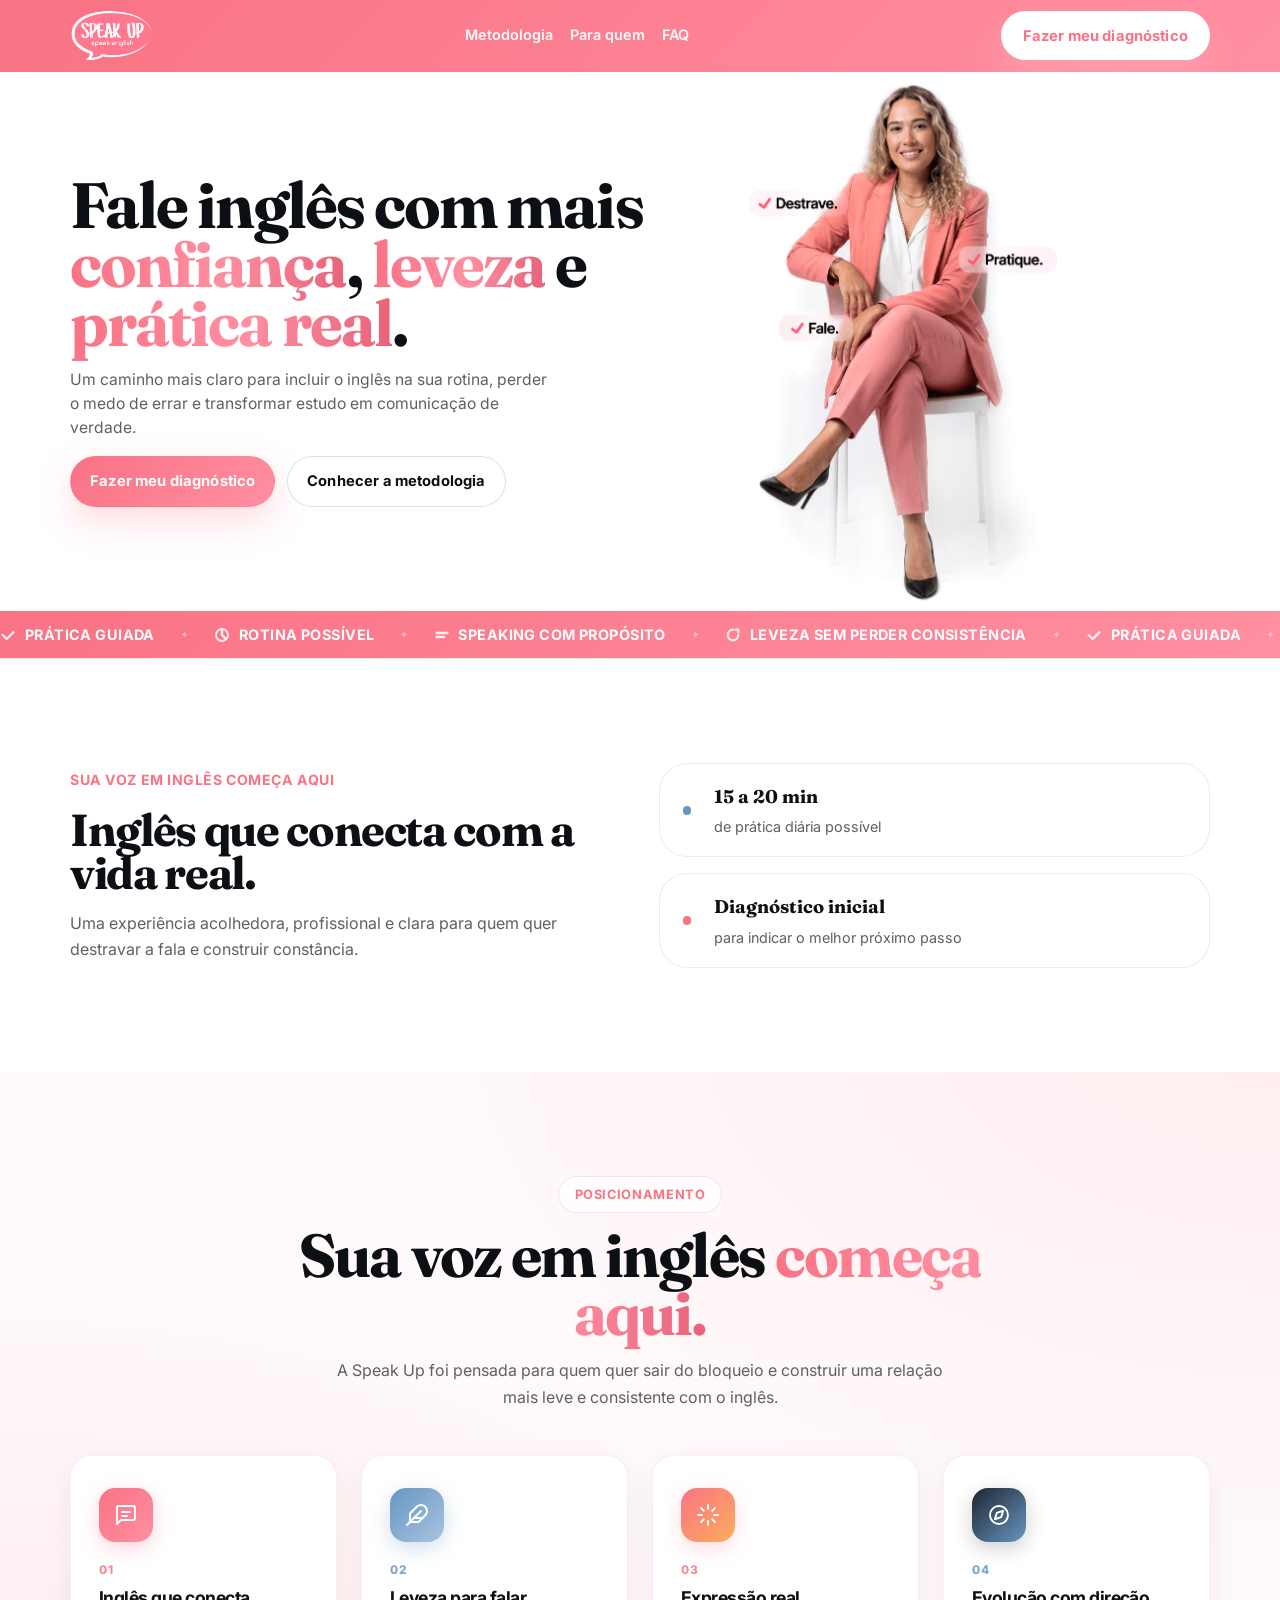
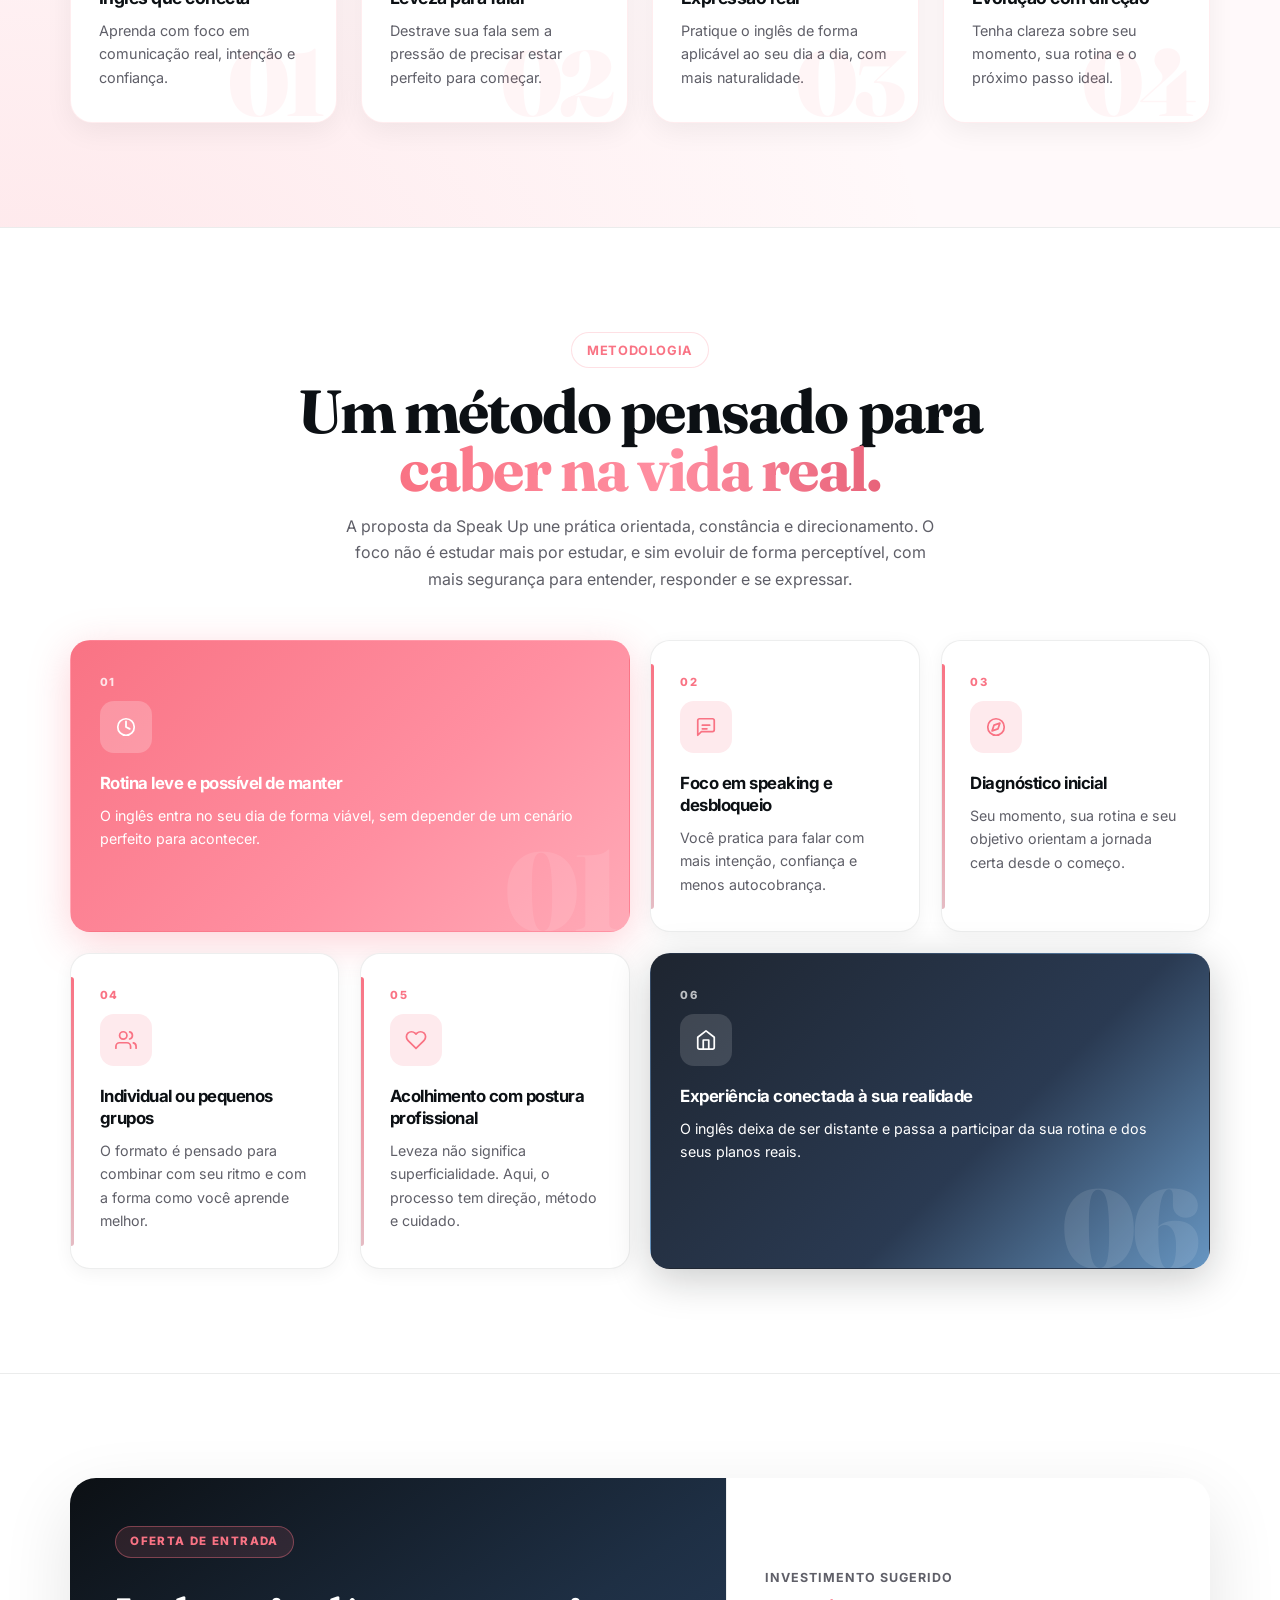
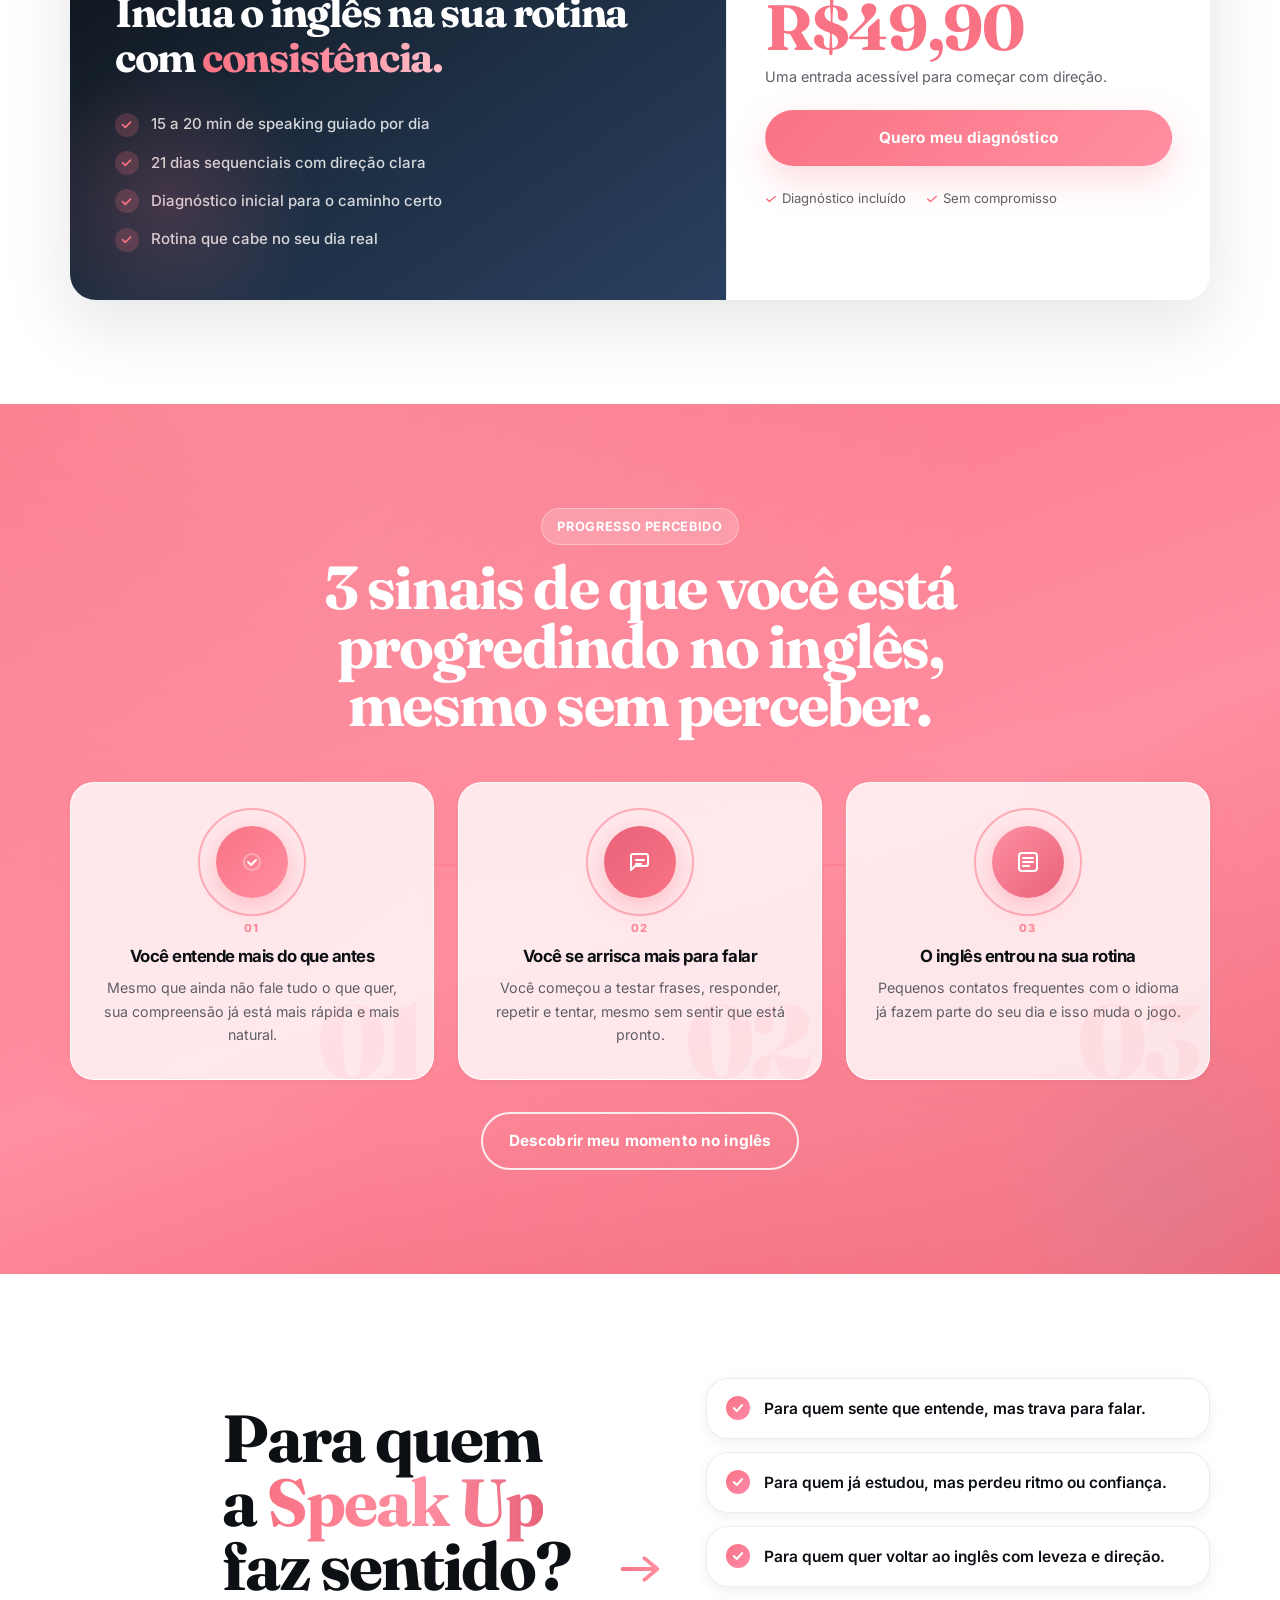
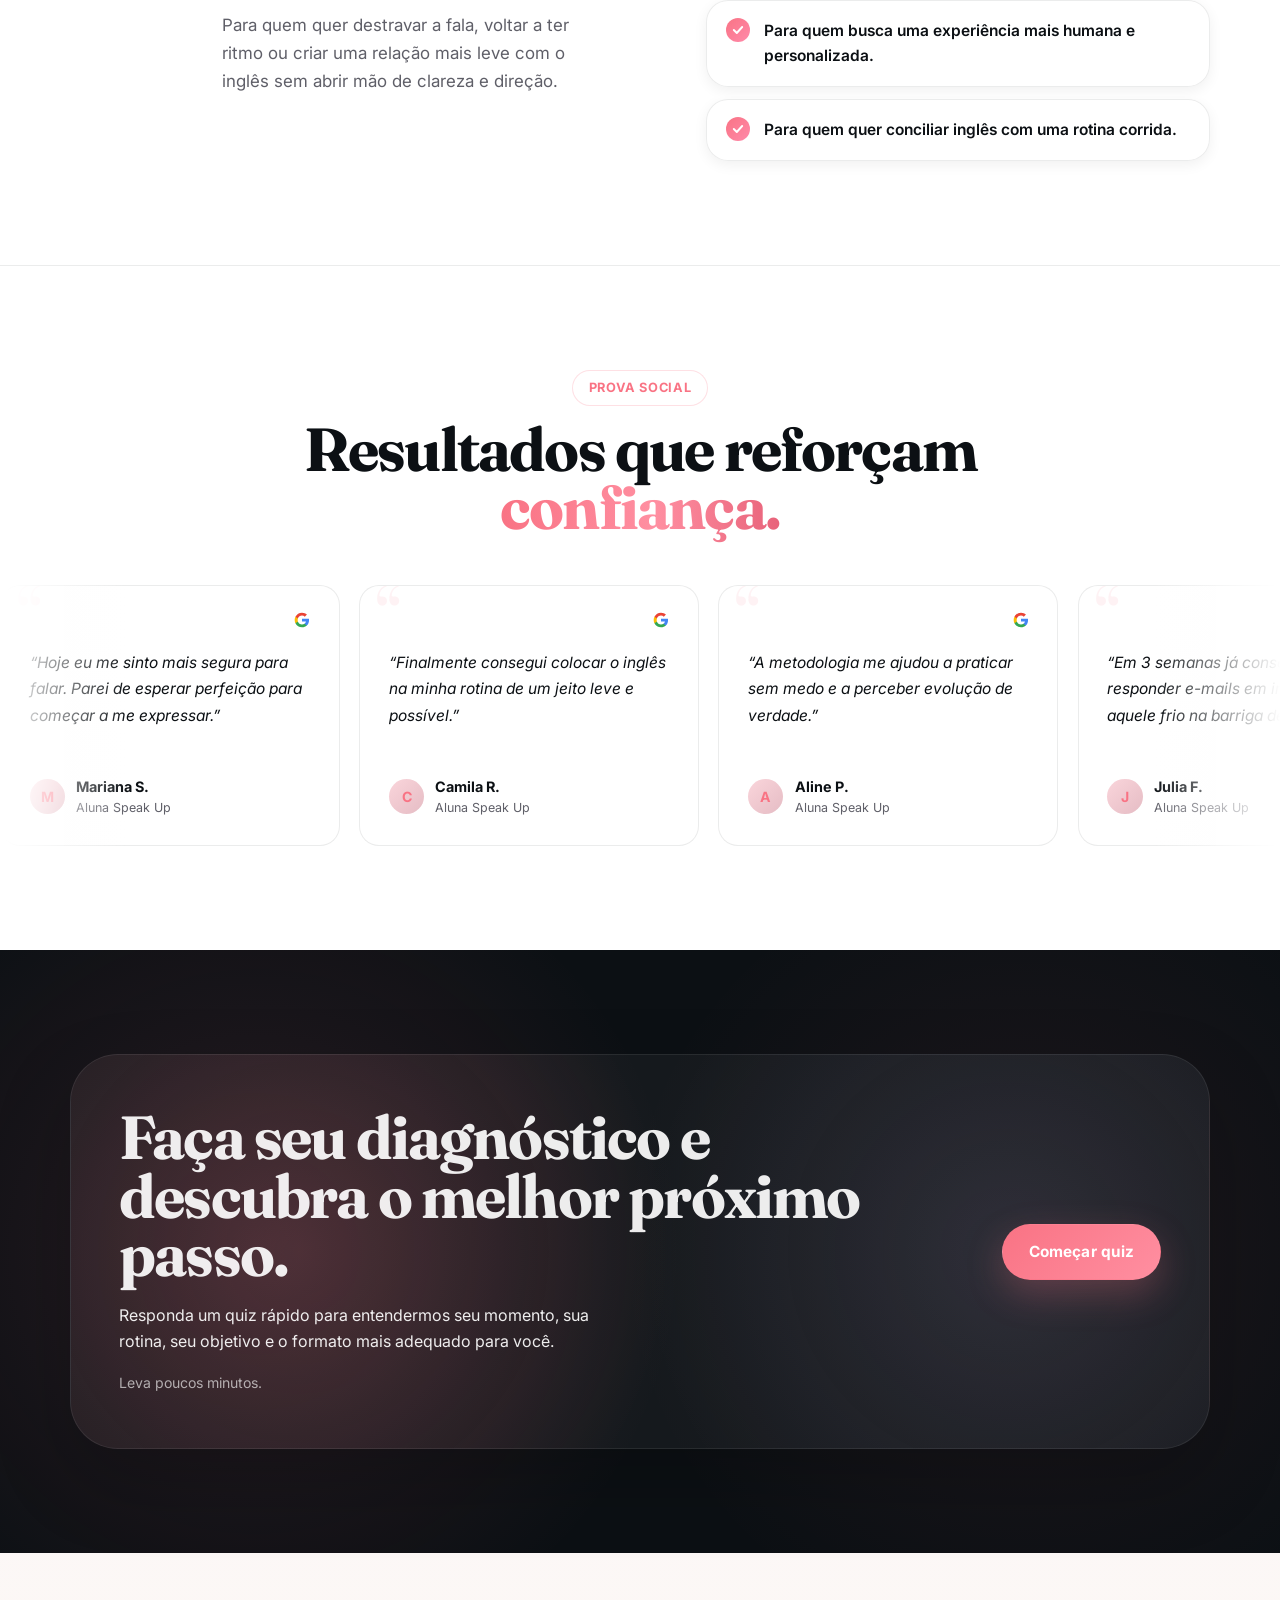
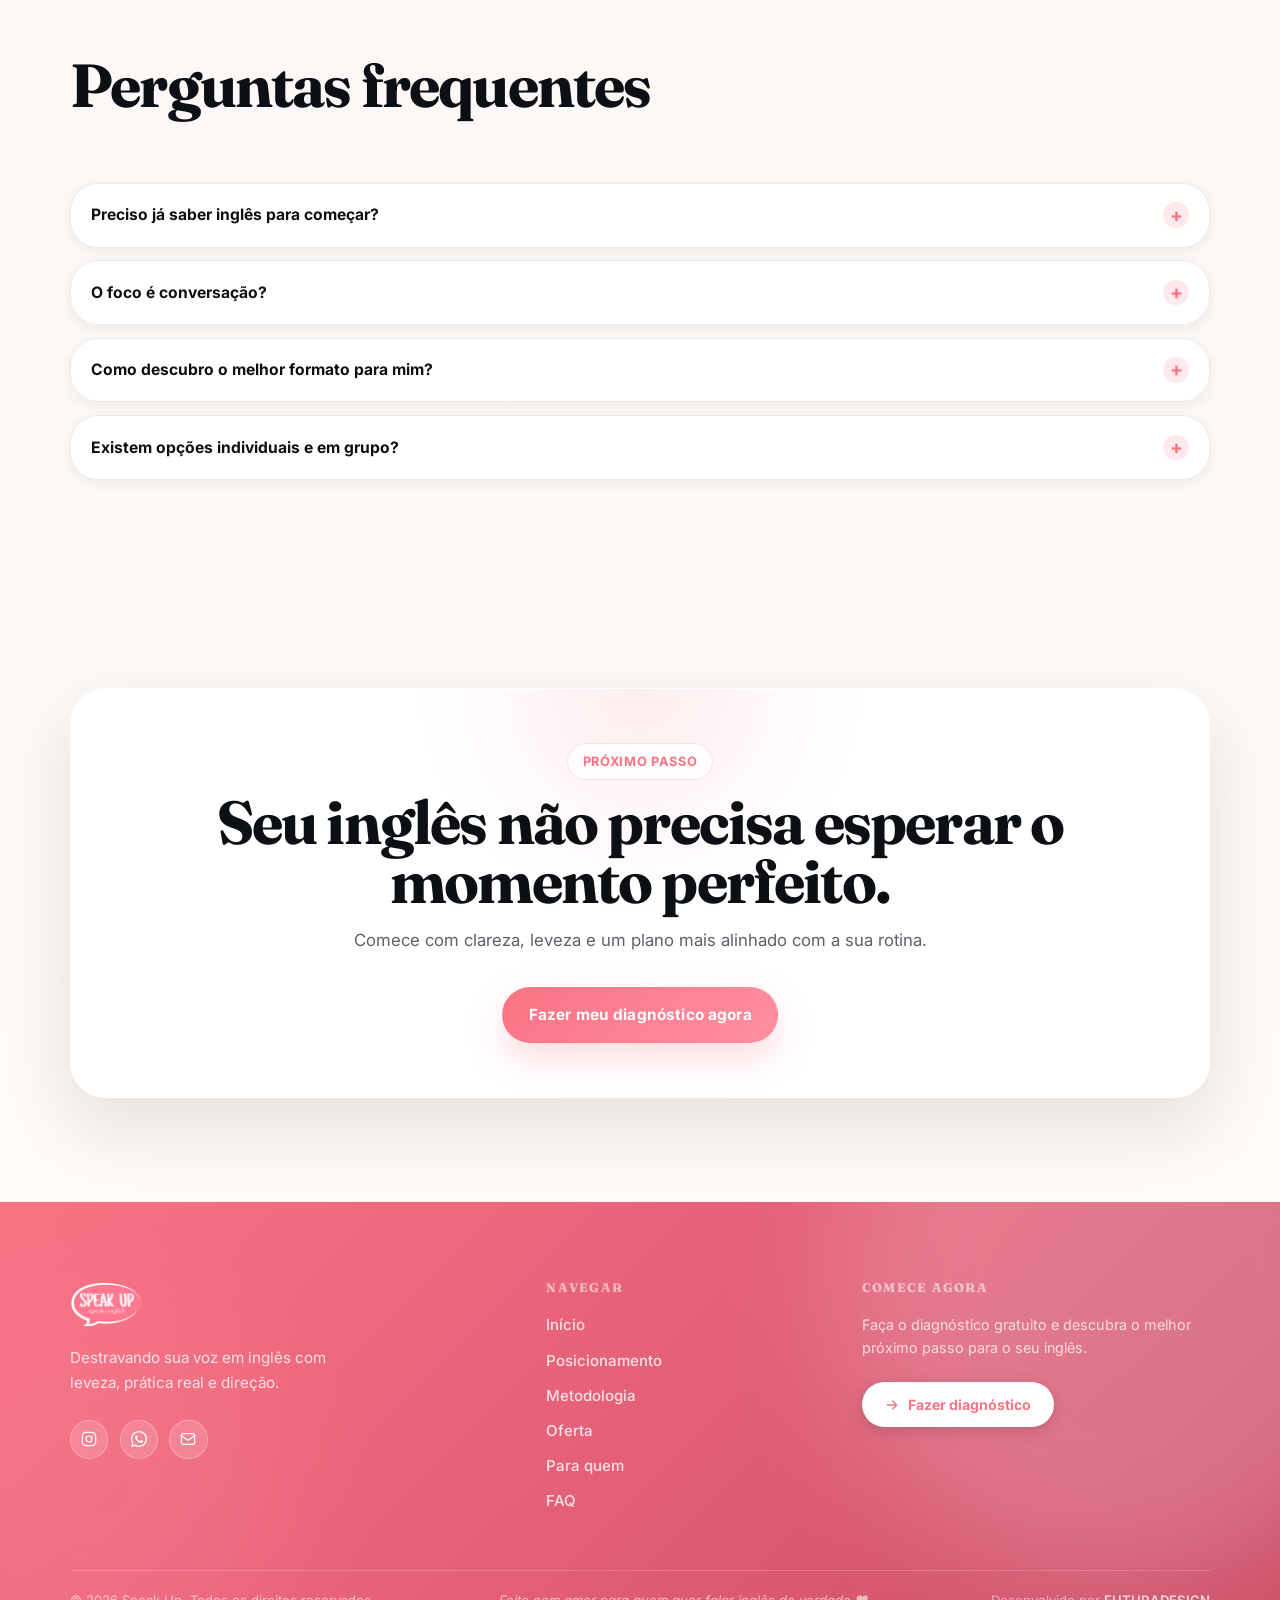
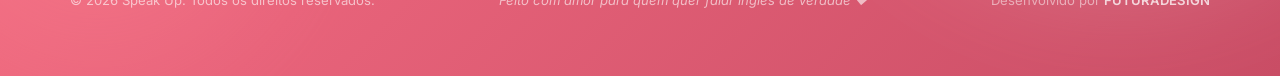
==== index.html @ 618a04b4 "Initial Speak Up landing page and quiz" ====
<!DOCTYPE html>
<html lang="pt-BR">
<head>
    <meta charset="UTF-8">
    <meta name="viewport" content="width=device-width, initial-scale=1.0">
    <title>Speak Up | Destrave seu inglês</title>
    <meta name="description" content="Fale inglês com mais confiança, leveza e prática real. Faça seu diagnóstico Speak Up e descubra o melhor próximo passo para o seu momento.">
    <meta name="theme-color" content="#F97384">
    <meta property="og:type" content="website">
    <meta property="og:title" content="Speak Up | Destrave seu inglês com confiança">
    <meta property="og:description" content="Fale inglês com mais leveza, clareza e prática real. Faça seu diagnóstico Speak Up e descubra o melhor caminho para o seu momento.">
    <meta property="og:image" content="thumb.png">
    <meta property="og:image:alt" content="Thumb de compartilhamento Speak Up">
    <meta property="og:site_name" content="Speak Up">
    <meta name="twitter:card" content="summary_large_image">
    <meta name="twitter:title" content="Speak Up | Destrave seu inglês com confiança">
    <meta name="twitter:description" content="Fale inglês com mais leveza, clareza e prática real. Faça seu diagnóstico Speak Up e descubra o melhor caminho para o seu momento.">
    <meta name="twitter:image" content="thumb.png">
    <link rel="icon" type="image/png" href="favicon.png">
    <link rel="preconnect" href="https://fonts.googleapis.com">
    <link rel="preconnect" href="https://fonts.gstatic.com" crossorigin>
    <link href="https://fonts.googleapis.com/css2?family=Fraunces:opsz,wght@9..144,400;9..144,500;9..144,700&family=Inter:wght@400;500;600;700;800&display=swap" rel="stylesheet">
    <link rel="stylesheet" href="styles.css">
</head>
<body>
    <!-- LOADER -->
    <div class="su-loader" id="su-loader" aria-hidden="true">
        <div class="su-loader-blob su-loader-blob--1"></div>
        <div class="su-loader-blob su-loader-blob--2"></div>
        <div class="su-loader-blob su-loader-blob--3"></div>
        <div class="su-loader-inner">
            <img src="logo.png" alt="Speak Up" class="su-loader-logo">
            <div class="su-loader-bar"><div class="su-loader-fill"></div></div>
            <span class="su-loader-text">Carregando sua experiência&hellip;</span>
        </div>
    </div>
    <!-- /LOADER -->

    <div class="site-shell">
        <header class="site-header" id="topo">
            <div class="container header-inner">
                <a class="brand" href="#topo" aria-label="Speak Up, voltar ao início">
                    <img class="brand-mark" src="logo.png" alt="Logo Speak Up">
                </a>

                <nav class="header-nav" aria-label="Navegação principal">
                    <a href="#method">Metodologia</a>
                    <a href="#for-who">Para quem</a>
                    <a href="#faq">FAQ</a>
                </nav>

                <div class="header-tools">
                    <a class="button button-primary header-cta" href="quiz/index.html">Fazer meu diagnóstico</a>
                    <button class="mobile-menu-toggle" type="button" aria-expanded="false" aria-controls="mobile-menu" aria-label="Abrir menu">
                        <span></span>
                        <span></span>
                        <span></span>
                    </button>
                </div>
            </div>

            <div class="container mobile-menu-panel" id="mobile-menu" aria-label="Menu mobile">
                <nav class="mobile-menu-nav" aria-label="Navegação mobile">
                    <a href="#method">Metodologia</a>
                    <a href="#for-who">Para quem</a>
                    <a href="#faq">FAQ</a>
                </nav>
                <a class="button button-primary mobile-menu-cta" href="quiz/index.html">Fazer meu diagnóstico</a>
            </div>
        </header>

        <main>
            <section class="hero-section section" id="hero">
                <div class="container hero-grid">
                    <div class="hero-copy" data-reveal>
                        <h1>Fale inglês com mais <em class="grad">confiança</em>, <em class="grad">leveza</em> e <em class="grad">prática real</em>.</h1>
                        <p class="hero-lead">Um caminho mais claro para incluir o inglês na sua rotina, perder o medo de errar e transformar estudo em comunicação de verdade.</p>

                        <div class="hero-actions">
                            <a class="button button-primary" href="quiz/index.html">Fazer meu diagnóstico</a>
                            <a class="button button-secondary" href="#method">Conhecer a metodologia</a>
                        </div>

                    </div>

                    <div class="hero-img-wrap" data-reveal>
                        <img class="hero-img" src="img.png" alt="Professora Speak Up">
                    </div>
                </div>
            </section>

            <!-- ─── TICKER BAR ─────────────────────────────────────────── -->
            <div class="ticker-bar" aria-hidden="true">
                <div class="ticker-track">
                    <!-- set duplicado para loop contínuo -->
                    <span class="ticker-item">
                        <svg viewBox="0 0 12 12" fill="none"><path d="M2 6l3 3 5-5" stroke="currentColor" stroke-width="1.8" stroke-linecap="round" stroke-linejoin="round"/></svg>
                        Prática guiada
                    </span>
                    <span class="ticker-sep" aria-hidden="true">✦</span>
                    <span class="ticker-item">
                        <svg viewBox="0 0 12 12" fill="none"><path d="M6 2v4l2.5 2.5" stroke="currentColor" stroke-width="1.8" stroke-linecap="round" stroke-linejoin="round"/><circle cx="6" cy="6" r="4.5" stroke="currentColor" stroke-width="1.4"/></svg>
                        Rotina possível
                    </span>
                    <span class="ticker-sep" aria-hidden="true">✦</span>
                    <span class="ticker-item">
                        <svg viewBox="0 0 12 12" fill="none"><path d="M2 4.5h8M2 7.5h5.5" stroke="currentColor" stroke-width="1.8" stroke-linecap="round"/></svg>
                        Speaking com propósito
                    </span>
                    <span class="ticker-sep" aria-hidden="true">✦</span>
                    <span class="ticker-item">
                        <svg viewBox="0 0 12 12" fill="none"><path d="M6 2c-2.21 0-4 1.79-4 4s1.79 4 4 4 4-1.79 4-4" stroke="currentColor" stroke-width="1.6" stroke-linecap="round"/><path d="M8 2l2 0 0 2" stroke="currentColor" stroke-width="1.6" stroke-linecap="round" stroke-linejoin="round"/></svg>
                        Leveza sem perder consistência
                    </span>
                    <span class="ticker-sep" aria-hidden="true">✦</span>
                    <!-- duplicata para fechar o loop -->
                    <span class="ticker-item">
                        <svg viewBox="0 0 12 12" fill="none"><path d="M2 6l3 3 5-5" stroke="currentColor" stroke-width="1.8" stroke-linecap="round" stroke-linejoin="round"/></svg>
                        Prática guiada
                    </span>
                    <span class="ticker-sep" aria-hidden="true">✦</span>
                    <span class="ticker-item">
                        <svg viewBox="0 0 12 12" fill="none"><path d="M6 2v4l2.5 2.5" stroke="currentColor" stroke-width="1.8" stroke-linecap="round" stroke-linejoin="round"/><circle cx="6" cy="6" r="4.5" stroke="currentColor" stroke-width="1.4"/></svg>
                        Rotina possível
                    </span>
                    <span class="ticker-sep" aria-hidden="true">✦</span>
                    <span class="ticker-item">
                        <svg viewBox="0 0 12 12" fill="none"><path d="M2 4.5h8M2 7.5h5.5" stroke="currentColor" stroke-width="1.8" stroke-linecap="round"/></svg>
                        Speaking com propósito
                    </span>
                    <span class="ticker-sep" aria-hidden="true">✦</span>
                    <span class="ticker-item">
                        <svg viewBox="0 0 12 12" fill="none"><path d="M6 2c-2.21 0-4 1.79-4 4s1.79 4 4 4 4-1.79 4-4" stroke="currentColor" stroke-width="1.6" stroke-linecap="round"/><path d="M8 2l2 0 0 2" stroke="currentColor" stroke-width="1.6" stroke-linecap="round" stroke-linejoin="round"/></svg>
                        Leveza sem perder consistência
                    </span>
                    <span class="ticker-sep" aria-hidden="true">✦</span>
                </div>
            </div>

            <section class="section section-highlights" id="highlights">
                <div class="container">
                    <div class="highlights-grid">
                        <div class="highlight-main" data-reveal>
                            <span class="hero-card-label">Sua voz em inglês começa aqui</span>
                            <h2>Inglês que conecta com a vida real.</h2>
                            <p>Uma experiência acolhedora, profissional e clara para quem quer destravar a fala e construir constância.</p>
                        </div>
                        <div class="highlights-stats" data-reveal>
                            <div class="highlight-stat">
                                <span class="floating-dot highlight-dot--blue" aria-hidden="true"></span>
                                <div>
                                    <strong>15 a 20 min</strong>
                                    <span>de prática diária possível</span>
                                </div>
                            </div>
                            <div class="highlight-stat">
                                <span class="floating-dot" aria-hidden="true"></span>
                                <div>
                                    <strong>Diagnóstico inicial</strong>
                                    <span>para indicar o melhor próximo passo</span>
                                </div>
                            </div>
                        </div>
                    </div>
                </div>
            </section>

            <section class="section pos-section" id="brand-promise">
                <div class="container">
                    <div class="section-heading" data-reveal>
                        <span class="section-tag">Posicionamento</span>
                        <h2>Sua voz em inglês <em class="grad">começa aqui.</em></h2>
                        <p>A Speak Up foi pensada para quem quer sair do bloqueio e construir uma relação mais leve e consistente com o inglês.</p>
                    </div>

                    <div class="pos-grid">
                        <article class="pos-card" data-num="01" data-reveal>
                            <div class="pos-icon-wrap" aria-hidden="true">
                                <svg viewBox="0 0 24 24" fill="none" xmlns="http://www.w3.org/2000/svg">
                                    <path d="M21 15a2 2 0 0 1-2 2H7l-4 4V5a2 2 0 0 1 2-2h14a2 2 0 0 1 2 2z" stroke="white" stroke-width="1.9" stroke-linejoin="round"/>
                                    <path d="M8 9h8M8 13h5" stroke="white" stroke-width="1.9" stroke-linecap="round"/>
                                </svg>
                            </div>
                            <span class="pos-step" aria-hidden="true">01</span>
                            <h3>Inglês que conecta</h3>
                            <p>Aprenda com foco em comunicação real, intenção e confiança.</p>
                        </article>
                        <article class="pos-card pos-card--2" data-num="02" data-reveal>
                            <div class="pos-icon-wrap" aria-hidden="true">
                                <svg viewBox="0 0 24 24" fill="none" xmlns="http://www.w3.org/2000/svg">
                                    <path d="M20.24 12.24a6 6 0 0 0-8.49-8.49L5 10.5V19h8.5z" stroke="white" stroke-width="1.9" stroke-linejoin="round"/>
                                    <path d="M16 8L2 22" stroke="white" stroke-width="1.9" stroke-linecap="round"/>
                                    <path d="M17.5 15H9" stroke="white" stroke-width="1.9" stroke-linecap="round"/>
                                </svg>
                            </div>
                            <span class="pos-step" aria-hidden="true">02</span>
                            <h3>Leveza para falar</h3>
                            <p>Destrave sua fala sem a pressão de precisar estar perfeito para começar.</p>
                        </article>
                        <article class="pos-card pos-card--3" data-num="03" data-reveal>
                            <div class="pos-icon-wrap" aria-hidden="true">
                                <svg viewBox="0 0 24 24" fill="none" xmlns="http://www.w3.org/2000/svg">
                                    <path d="M12 2v4M12 18v4M4.93 4.93l2.83 2.83M16.24 16.24l2.83 2.83M2 12h4M18 12h4M4.93 19.07l2.83-2.83M16.24 7.76l2.83-2.83" stroke="white" stroke-width="1.9" stroke-linecap="round"/>
                                </svg>
                            </div>
                            <span class="pos-step" aria-hidden="true">03</span>
                            <h3>Expressão real</h3>
                            <p>Pratique o inglês de forma aplicável ao seu dia a dia, com mais naturalidade.</p>
                        </article>
                        <article class="pos-card pos-card--4" data-num="04" data-reveal>
                            <div class="pos-icon-wrap" aria-hidden="true">
                                <svg viewBox="0 0 24 24" fill="none" xmlns="http://www.w3.org/2000/svg">
                                    <circle cx="12" cy="12" r="9" stroke="white" stroke-width="1.9"/>
                                    <path d="M16.24 7.76l-2.12 6.36-6.36 2.12 2.12-6.36 6.36-2.12z" stroke="white" stroke-width="1.9" stroke-linejoin="round"/>
                                </svg>
                            </div>
                            <span class="pos-step" aria-hidden="true">04</span>
                            <h3>Evolução com direção</h3>
                            <p>Tenha clareza sobre seu momento, sua rotina e o próximo passo ideal.</p>
                        </article>
                    </div>
                </div>
            </section>

            <section class="section method-section" id="method">
                <div class="container">
                    <div class="section-heading" data-reveal>
                        <span class="section-tag">Metodologia</span>
                        <h2>Um método pensado para <em class="grad">caber na vida real.</em></h2>
                        <p>A proposta da Speak Up une prática orientada, constância e direcionamento. O foco não é estudar mais por estudar, e sim evoluir de forma perceptível, com mais segurança para entender, responder e se expressar.</p>
                    </div>

                    <div class="method-bento">

                        <article class="mcard mcard--coral" data-reveal>
                            <span class="mcard-num">01</span>
                            <div class="mcard-icon" aria-hidden="true">
                                <svg viewBox="0 0 24 24" fill="none"><path d="M12 6v6l4 2" stroke="white" stroke-width="2" stroke-linecap="round" stroke-linejoin="round"/><circle cx="12" cy="12" r="9" stroke="white" stroke-width="1.9"/></svg>
                            </div>
                            <h3>Rotina leve e possível de manter</h3>
                            <p>O inglês entra no seu dia de forma viável, sem depender de um cenário perfeito para acontecer.</p>
                            <span class="mcard-bg-label" aria-hidden="true">01</span>
                        </article>

                        <article class="mcard" data-reveal>
                            <span class="mcard-num">02</span>
                            <div class="mcard-icon" aria-hidden="true">
                                <svg viewBox="0 0 24 24" fill="none"><path d="M21 15a2 2 0 0 1-2 2H7l-4 4V5a2 2 0 0 1 2-2h14a2 2 0 0 1 2 2z" stroke="currentColor" stroke-width="1.9" stroke-linejoin="round"/><path d="M8 10h8M8 14h5" stroke="currentColor" stroke-width="1.9" stroke-linecap="round"/></svg>
                            </div>
                            <h3>Foco em speaking e desbloqueio</h3>
                            <p>Você pratica para falar com mais intenção, confiança e menos autocobrança.</p>
                        </article>

                        <article class="mcard" data-reveal>
                            <span class="mcard-num">03</span>
                            <div class="mcard-icon" aria-hidden="true">
                                <svg viewBox="0 0 24 24" fill="none"><circle cx="12" cy="12" r="9" stroke="currentColor" stroke-width="1.9"/><path d="M16.24 7.76l-2.12 6.36-6.36 2.12 2.12-6.36 6.36-2.12z" stroke="currentColor" stroke-width="1.9" stroke-linejoin="round"/></svg>
                            </div>
                            <h3>Diagnóstico inicial</h3>
                            <p>Seu momento, sua rotina e seu objetivo orientam a jornada certa desde o começo.</p>
                        </article>

                        <article class="mcard" data-reveal>
                            <span class="mcard-num">04</span>
                            <div class="mcard-icon" aria-hidden="true">
                                <svg viewBox="0 0 24 24" fill="none"><path d="M17 21v-2a4 4 0 0 0-4-4H5a4 4 0 0 0-4 4v2" stroke="currentColor" stroke-width="1.9" stroke-linecap="round"/><circle cx="9" cy="7" r="4" stroke="currentColor" stroke-width="1.9"/><path d="M23 21v-2a4 4 0 0 0-3-3.87M16 3.13a4 4 0 0 1 0 7.75" stroke="currentColor" stroke-width="1.9" stroke-linecap="round"/></svg>
                            </div>
                            <h3>Individual ou pequenos grupos</h3>
                            <p>O formato é pensado para combinar com seu ritmo e com a forma como você aprende melhor.</p>
                        </article>

                        <article class="mcard" data-reveal>
                            <span class="mcard-num">05</span>
                            <div class="mcard-icon" aria-hidden="true">
                                <svg viewBox="0 0 24 24" fill="none"><path d="M20.84 4.61a5.5 5.5 0 0 0-7.78 0L12 5.67l-1.06-1.06a5.5 5.5 0 0 0-7.78 7.78l1.06 1.06L12 21.23l7.78-7.78 1.06-1.06a5.5 5.5 0 0 0 0-7.78z" stroke="currentColor" stroke-width="1.9" stroke-linejoin="round"/></svg>
                            </div>
                            <h3>Acolhimento com postura profissional</h3>
                            <p>Leveza não significa superficialidade. Aqui, o processo tem direção, método e cuidado.</p>
                        </article>

                        <article class="mcard mcard--navy" data-reveal>
                            <span class="mcard-num">06</span>
                            <div class="mcard-icon" aria-hidden="true">
                                <svg viewBox="0 0 24 24" fill="none"><path d="M3 9l9-7 9 7v11a2 2 0 0 1-2 2H5a2 2 0 0 1-2-2z" stroke="white" stroke-width="1.9" stroke-linejoin="round"/><polyline points="9 22 9 12 15 12 15 22" stroke="white" stroke-width="1.9" stroke-linejoin="round"/></svg>
                            </div>
                            <h3>Experiência conectada à sua realidade</h3>
                            <p>O inglês deixa de ser distante e passa a participar da sua rotina e dos seus planos reais.</p>
                            <span class="mcard-bg-label" aria-hidden="true">06</span>
                        </article>

                    </div>
                </div>
            </section>

            <section class="section offer-section" id="routine-offer">
                <div class="container">
                    <div class="offer-card" data-reveal>

                        <div class="offer-card-left">
                            <span class="offer-eyebrow">Oferta de entrada</span>
                            <h2>Inclua o inglês na sua rotina com <em class="offer-grad">consistência.</em></h2>
                            <ul class="offer-perks">
                                <li>
                                    <span class="offer-perk-icon" aria-hidden="true">
                                        <svg viewBox="0 0 16 16" fill="none"><path d="M3 8l3.5 3.5L13 5" stroke="currentColor" stroke-width="2" stroke-linecap="round" stroke-linejoin="round"/></svg>
                                    </span>
                                    15 a 20 min de speaking guiado por dia
                                </li>
                                <li>
                                    <span class="offer-perk-icon" aria-hidden="true">
                                        <svg viewBox="0 0 16 16" fill="none"><path d="M3 8l3.5 3.5L13 5" stroke="currentColor" stroke-width="2" stroke-linecap="round" stroke-linejoin="round"/></svg>
                                    </span>
                                    21 dias sequenciais com direção clara
                                </li>
                                <li>
                                    <span class="offer-perk-icon" aria-hidden="true">
                                        <svg viewBox="0 0 16 16" fill="none"><path d="M3 8l3.5 3.5L13 5" stroke="currentColor" stroke-width="2" stroke-linecap="round" stroke-linejoin="round"/></svg>
                                    </span>
                                    Diagnóstico inicial para o caminho certo
                                </li>
                                <li>
                                    <span class="offer-perk-icon" aria-hidden="true">
                                        <svg viewBox="0 0 16 16" fill="none"><path d="M3 8l3.5 3.5L13 5" stroke="currentColor" stroke-width="2" stroke-linecap="round" stroke-linejoin="round"/></svg>
                                    </span>
                                    Rotina que cabe no seu dia real
                                </li>
                            </ul>
                        </div>

                        <div class="offer-card-right">
                            <div class="offer-price-box">
                                <span class="offer-price-label">Investimento sugerido</span>
                                <strong class="offer-value">R$49,90</strong>
                                <span class="offer-price-caption">Uma entrada acessível para começar com direção.</span>
                            </div>
                            <a class="button button-primary button-block" href="quiz/index.html">Quero meu diagnóstico</a>
                            <p class="offer-trust">
                                <span>
                                    <svg viewBox="0 0 14 14" fill="none"><path d="M2 7l3 3 7-6" stroke="currentColor" stroke-width="1.7" stroke-linecap="round" stroke-linejoin="round"/></svg>
                                    Diagnóstico incluído
                                </span>
                                <span>
                                    <svg viewBox="0 0 14 14" fill="none"><path d="M2 7l3 3 7-6" stroke="currentColor" stroke-width="1.7" stroke-linecap="round" stroke-linejoin="round"/></svg>
                                    Sem compromisso
                                </span>
                            </p>
                        </div>

                    </div>
                </div>
            </section>

            <section class="section ps-section" id="progress-signs">
                <span class="ps-blob ps-blob--1" aria-hidden="true"></span>
                <span class="ps-blob ps-blob--2" aria-hidden="true"></span>
                <div class="container">
                    <div class="section-heading" data-reveal>
                        <span class="section-tag">Progresso percebido</span>
                        <h2>3 sinais de que você está progredindo no inglês, mesmo sem perceber.</h2>
                    </div>

                    <div class="ps-grid">

                        <article class="ps-card" data-reveal>
                            <div class="ps-badge-wrap">
                                <span class="ps-ring" aria-hidden="true"></span>
                                <div class="ps-badge ps-badge--1">
                                    <svg viewBox="0 0 28 28" fill="none" xmlns="http://www.w3.org/2000/svg"><path d="M14 5C9 5 5 9 5 14s4 9 9 9 9-4 9-9-4-9-9-9zm0 16a7 7 0 1 1 0-14 7 7 0 0 1 0 14z" fill="rgba(255,255,255,0.3)"/><path d="M10 14l3 3 5-5" stroke="white" stroke-width="2" stroke-linecap="round" stroke-linejoin="round"/></svg>
                                </div>
                            </div>
                            <span class="ps-step" aria-hidden="true">01</span>
                            <h3>Você entende mais do que antes</h3>
                            <p>Mesmo que ainda não fale tudo o que quer, sua compreensão já está mais rápida e mais natural.</p>
                            <span class="ps-watermark" aria-hidden="true">01</span>
                        </article>

                        <article class="ps-card" data-reveal>
                            <div class="ps-badge-wrap">
                                <span class="ps-ring" aria-hidden="true"></span>
                                <div class="ps-badge ps-badge--2">
                                    <svg viewBox="0 0 28 28" fill="none" xmlns="http://www.w3.org/2000/svg"><path d="M22 16a2 2 0 0 1-2 2H9l-4 4V8a2 2 0 0 1 2-2h13a2 2 0 0 1 2 2z" stroke="white" stroke-width="2" stroke-linejoin="round"/><path d="M10 12h8M10 16h5" stroke="white" stroke-width="2" stroke-linecap="round"/></svg>
                                </div>
                            </div>
                            <span class="ps-step" aria-hidden="true">02</span>
                            <h3>Você se arrisca mais para falar</h3>
                            <p>Você começou a testar frases, responder, repetir e tentar, mesmo sem sentir que está pronto.</p>
                            <span class="ps-watermark" aria-hidden="true">02</span>
                        </article>

                        <article class="ps-card" data-reveal>
                            <div class="ps-badge-wrap">
                                <span class="ps-ring" aria-hidden="true"></span>
                                <div class="ps-badge ps-badge--3">
                                    <svg viewBox="0 0 28 28" fill="none" xmlns="http://www.w3.org/2000/svg"><rect x="5" y="5" width="18" height="18" rx="3" stroke="white" stroke-width="2"/><path d="M9 14h10M9 10h10M9 18h6" stroke="white" stroke-width="2" stroke-linecap="round"/></svg>
                                </div>
                            </div>
                            <span class="ps-step" aria-hidden="true">03</span>
                            <h3>O inglês entrou na sua rotina</h3>
                            <p>Pequenos contatos frequentes com o idioma já fazem parte do seu dia e isso muda o jogo.</p>
                            <span class="ps-watermark" aria-hidden="true">03</span>
                        </article>

                    </div>

                    <div class="section-cta-inline" data-reveal>
                        <a class="button button-primary" href="quiz/index.html">Descobrir meu momento no inglês</a>
                    </div>
                </div>
            </section>

            <section class="section" id="for-who">
                <div class="container audience-layout">
                    <div class="section-heading section-heading-left" data-reveal>
                        <h2>Para quem<br>a <em class="grad">Speak Up</em><br>faz sentido?</h2>
                        <p>Para quem quer destravar a fala, voltar a ter ritmo ou criar uma relação mais leve com o inglês sem abrir mão de clareza e direção.</p>
                    </div>

                    <div class="audience-arrow" aria-hidden="true">
                        <svg viewBox="0 0 48 48" fill="none" xmlns="http://www.w3.org/2000/svg">
                            <path d="M8 24h32M28 14l12 10-12 10" stroke="url(#arrowGrad)" stroke-width="3.5" stroke-linecap="round" stroke-linejoin="round"/>
                            <defs>
                                <linearGradient id="arrowGrad" x1="8" y1="24" x2="40" y2="24" gradientUnits="userSpaceOnUse">
                                    <stop stop-color="#f97384"/>
                                    <stop offset="1" stop-color="#ff8fa1"/>
                                </linearGradient>
                            </defs>
                        </svg>
                    </div>

                    <div class="audience-list" data-reveal>
                        <p>
                            <span class="audience-icon" aria-hidden="true">
                                <svg viewBox="0 0 10 10" fill="none" xmlns="http://www.w3.org/2000/svg"><path d="M1.5 5l2.5 2.5L8.5 2.5" stroke="#fff" stroke-width="1.6" stroke-linecap="round" stroke-linejoin="round"/></svg>
                            </span>
                            Para quem sente que entende, mas trava para falar.
                        </p>
                        <p>
                            <span class="audience-icon" aria-hidden="true">
                                <svg viewBox="0 0 10 10" fill="none" xmlns="http://www.w3.org/2000/svg"><path d="M1.5 5l2.5 2.5L8.5 2.5" stroke="#fff" stroke-width="1.6" stroke-linecap="round" stroke-linejoin="round"/></svg>
                            </span>
                            Para quem já estudou, mas perdeu ritmo ou confiança.
                        </p>
                        <p>
                            <span class="audience-icon" aria-hidden="true">
                                <svg viewBox="0 0 10 10" fill="none" xmlns="http://www.w3.org/2000/svg"><path d="M1.5 5l2.5 2.5L8.5 2.5" stroke="#fff" stroke-width="1.6" stroke-linecap="round" stroke-linejoin="round"/></svg>
                            </span>
                            Para quem quer voltar ao inglês com leveza e direção.
                        </p>
                        <p>
                            <span class="audience-icon" aria-hidden="true">
                                <svg viewBox="0 0 10 10" fill="none" xmlns="http://www.w3.org/2000/svg"><path d="M1.5 5l2.5 2.5L8.5 2.5" stroke="#fff" stroke-width="1.6" stroke-linecap="round" stroke-linejoin="round"/></svg>
                            </span>
                            Para quem busca uma experiência mais humana e personalizada.
                        </p>
                        <p>
                            <span class="audience-icon" aria-hidden="true">
                                <svg viewBox="0 0 10 10" fill="none" xmlns="http://www.w3.org/2000/svg"><path d="M1.5 5l2.5 2.5L8.5 2.5" stroke="#fff" stroke-width="1.6" stroke-linecap="round" stroke-linejoin="round"/></svg>
                            </span>
                            Para quem quer conciliar inglês com uma rotina corrida.
                        </p>
                    </div>
                </div>
            </section>

            <section class="section testi-section" id="testimonials">
                <div class="container">
                    <div class="section-heading" data-reveal>
                        <span class="section-tag">Prova social</span>
                        <h2>Resultados que reforçam <em class="grad">confiança.</em></h2>
                    </div>
                </div>

                <div class="testi-track-wrap">
                    <div class="testi-fade testi-fade--left" aria-hidden="true"></div>
                    <div class="testi-fade testi-fade--right" aria-hidden="true"></div>

                    <div class="testi-track">
                        <!-- SET 1 -->
                        <article class="testi-card">
                            <div class="testi-card-head"><svg class="testi-card-google" viewBox="0 0 24 24" xmlns="http://www.w3.org/2000/svg" aria-label="Google"><path d="M22.56 12.25c0-.78-.07-1.53-.2-2.25H12v4.26h5.92c-.26 1.37-1.04 2.53-2.21 3.31v2.77h3.57c2.08-1.92 3.28-4.74 3.28-8.09z" fill="#4285F4"/><path d="M12 23c2.97 0 5.46-.98 7.28-2.66l-3.57-2.77c-.98.66-2.23 1.06-3.71 1.06-2.86 0-5.29-1.93-6.16-4.53H2.18v2.84C3.99 20.53 7.7 23 12 23z" fill="#34A853"/><path d="M5.84 14.09c-.22-.66-.35-1.36-.35-2.09s.13-1.43.35-2.09V7.07H2.18C1.43 8.55 1 10.22 1 12s.43 3.45 1.18 4.93l3.66-2.84z" fill="#FBBC05"/><path d="M12 5.38c1.62 0 3.06.56 4.21 1.64l3.15-3.15C17.45 2.09 14.97 1 12 1 7.7 1 3.99 3.47 2.18 7.07l3.66 2.84c.87-2.6 3.3-4.53 6.16-4.53z" fill="#EA4335"/></svg></div>
                            <p>&#8220;Hoje eu me sinto mais segura para falar. Parei de esperar perfeição para começar a me expressar.&#8221;</p>
                            <div class="testi-author">
                                <div class="testi-avatar" aria-hidden="true">M</div>
                                <div><div class="testi-name">Mariana S.</div><div class="testi-handle">Aluna Speak Up</div></div>
                            </div>
                        </article>
                        <article class="testi-card">
                            <div class="testi-card-head"><svg class="testi-card-google" viewBox="0 0 24 24" xmlns="http://www.w3.org/2000/svg" aria-label="Google"><path d="M22.56 12.25c0-.78-.07-1.53-.2-2.25H12v4.26h5.92c-.26 1.37-1.04 2.53-2.21 3.31v2.77h3.57c2.08-1.92 3.28-4.74 3.28-8.09z" fill="#4285F4"/><path d="M12 23c2.97 0 5.46-.98 7.28-2.66l-3.57-2.77c-.98.66-2.23 1.06-3.71 1.06-2.86 0-5.29-1.93-6.16-4.53H2.18v2.84C3.99 20.53 7.7 23 12 23z" fill="#34A853"/><path d="M5.84 14.09c-.22-.66-.35-1.36-.35-2.09s.13-1.43.35-2.09V7.07H2.18C1.43 8.55 1 10.22 1 12s.43 3.45 1.18 4.93l3.66-2.84z" fill="#FBBC05"/><path d="M12 5.38c1.62 0 3.06.56 4.21 1.64l3.15-3.15C17.45 2.09 14.97 1 12 1 7.7 1 3.99 3.47 2.18 7.07l3.66 2.84c.87-2.6 3.3-4.53 6.16-4.53z" fill="#EA4335"/></svg></div>
                            <p>&#8220;Finalmente consegui colocar o inglês na minha rotina de um jeito leve e possível.&#8221;</p>
                            <div class="testi-author">
                                <div class="testi-avatar" aria-hidden="true">C</div>
                                <div><div class="testi-name">Camila R.</div><div class="testi-handle">Aluna Speak Up</div></div>
                            </div>
                        </article>
                        <article class="testi-card">
                            <div class="testi-card-head"><svg class="testi-card-google" viewBox="0 0 24 24" xmlns="http://www.w3.org/2000/svg" aria-label="Google"><path d="M22.56 12.25c0-.78-.07-1.53-.2-2.25H12v4.26h5.92c-.26 1.37-1.04 2.53-2.21 3.31v2.77h3.57c2.08-1.92 3.28-4.74 3.28-8.09z" fill="#4285F4"/><path d="M12 23c2.97 0 5.46-.98 7.28-2.66l-3.57-2.77c-.98.66-2.23 1.06-3.71 1.06-2.86 0-5.29-1.93-6.16-4.53H2.18v2.84C3.99 20.53 7.7 23 12 23z" fill="#34A853"/><path d="M5.84 14.09c-.22-.66-.35-1.36-.35-2.09s.13-1.43.35-2.09V7.07H2.18C1.43 8.55 1 10.22 1 12s.43 3.45 1.18 4.93l3.66-2.84z" fill="#FBBC05"/><path d="M12 5.38c1.62 0 3.06.56 4.21 1.64l3.15-3.15C17.45 2.09 14.97 1 12 1 7.7 1 3.99 3.47 2.18 7.07l3.66 2.84c.87-2.6 3.3-4.53 6.16-4.53z" fill="#EA4335"/></svg></div>
                            <p>&#8220;A metodologia me ajudou a praticar sem medo e a perceber evolução de verdade.&#8221;</p>
                            <div class="testi-author">
                                <div class="testi-avatar" aria-hidden="true">A</div>
                                <div><div class="testi-name">Aline P.</div><div class="testi-handle">Aluna Speak Up</div></div>
                            </div>
                        </article>
                        <article class="testi-card">
                            <div class="testi-card-head"><svg class="testi-card-google" viewBox="0 0 24 24" xmlns="http://www.w3.org/2000/svg" aria-label="Google"><path d="M22.56 12.25c0-.78-.07-1.53-.2-2.25H12v4.26h5.92c-.26 1.37-1.04 2.53-2.21 3.31v2.77h3.57c2.08-1.92 3.28-4.74 3.28-8.09z" fill="#4285F4"/><path d="M12 23c2.97 0 5.46-.98 7.28-2.66l-3.57-2.77c-.98.66-2.23 1.06-3.71 1.06-2.86 0-5.29-1.93-6.16-4.53H2.18v2.84C3.99 20.53 7.7 23 12 23z" fill="#34A853"/><path d="M5.84 14.09c-.22-.66-.35-1.36-.35-2.09s.13-1.43.35-2.09V7.07H2.18C1.43 8.55 1 10.22 1 12s.43 3.45 1.18 4.93l3.66-2.84z" fill="#FBBC05"/><path d="M12 5.38c1.62 0 3.06.56 4.21 1.64l3.15-3.15C17.45 2.09 14.97 1 12 1 7.7 1 3.99 3.47 2.18 7.07l3.66 2.84c.87-2.6 3.3-4.53 6.16-4.53z" fill="#EA4335"/></svg></div>
                            <p>&#8220;Em 3 semanas já conseguia responder e-mails em inglês sem aquele frio na barriga de antes.&#8221;</p>
                            <div class="testi-author">
                                <div class="testi-avatar" aria-hidden="true">J</div>
                                <div><div class="testi-name">Julia F.</div><div class="testi-handle">Aluna Speak Up</div></div>
                            </div>
                        </article>
                        <article class="testi-card">
                            <div class="testi-card-head"><svg class="testi-card-google" viewBox="0 0 24 24" xmlns="http://www.w3.org/2000/svg" aria-label="Google"><path d="M22.56 12.25c0-.78-.07-1.53-.2-2.25H12v4.26h5.92c-.26 1.37-1.04 2.53-2.21 3.31v2.77h3.57c2.08-1.92 3.28-4.74 3.28-8.09z" fill="#4285F4"/><path d="M12 23c2.97 0 5.46-.98 7.28-2.66l-3.57-2.77c-.98.66-2.23 1.06-3.71 1.06-2.86 0-5.29-1.93-6.16-4.53H2.18v2.84C3.99 20.53 7.7 23 12 23z" fill="#34A853"/><path d="M5.84 14.09c-.22-.66-.35-1.36-.35-2.09s.13-1.43.35-2.09V7.07H2.18C1.43 8.55 1 10.22 1 12s.43 3.45 1.18 4.93l3.66-2.84z" fill="#FBBC05"/><path d="M12 5.38c1.62 0 3.06.56 4.21 1.64l3.15-3.15C17.45 2.09 14.97 1 12 1 7.7 1 3.99 3.47 2.18 7.07l3.66 2.84c.87-2.6 3.3-4.53 6.16-4.53z" fill="#EA4335"/></svg></div>
                            <p>&#8220;O diagnóstico inicial foi certeiro. Entendi exatamente onde eu estava e para onde ir.&#8221;</p>
                            <div class="testi-author">
                                <div class="testi-avatar" aria-hidden="true">T</div>
                                <div><div class="testi-name">Tatiane M.</div><div class="testi-handle">Aluna Speak Up</div></div>
                            </div>
                        </article>
                        <article class="testi-card">
                            <div class="testi-card-head"><svg class="testi-card-google" viewBox="0 0 24 24" xmlns="http://www.w3.org/2000/svg" aria-label="Google"><path d="M22.56 12.25c0-.78-.07-1.53-.2-2.25H12v4.26h5.92c-.26 1.37-1.04 2.53-2.21 3.31v2.77h3.57c2.08-1.92 3.28-4.74 3.28-8.09z" fill="#4285F4"/><path d="M12 23c2.97 0 5.46-.98 7.28-2.66l-3.57-2.77c-.98.66-2.23 1.06-3.71 1.06-2.86 0-5.29-1.93-6.16-4.53H2.18v2.84C3.99 20.53 7.7 23 12 23z" fill="#34A853"/><path d="M5.84 14.09c-.22-.66-.35-1.36-.35-2.09s.13-1.43.35-2.09V7.07H2.18C1.43 8.55 1 10.22 1 12s.43 3.45 1.18 4.93l3.66-2.84z" fill="#FBBC05"/><path d="M12 5.38c1.62 0 3.06.56 4.21 1.64l3.15-3.15C17.45 2.09 14.97 1 12 1 7.7 1 3.99 3.47 2.18 7.07l3.66 2.84c.87-2.6 3.3-4.53 6.16-4.53z" fill="#EA4335"/></svg></div>
                            <p>&#8220;Sempre tive medo de errar. Aqui aprendi que errar faz parte e isso mudou tudo para mim.&#8221;</p>
                            <div class="testi-author">
                                <div class="testi-avatar" aria-hidden="true">B</div>
                                <div><div class="testi-name">Beatriz L.</div><div class="testi-handle">Aluna Speak Up</div></div>
                            </div>
                        </article>
                        <article class="testi-card">
                            <div class="testi-card-head"><svg class="testi-card-google" viewBox="0 0 24 24" xmlns="http://www.w3.org/2000/svg" aria-label="Google"><path d="M22.56 12.25c0-.78-.07-1.53-.2-2.25H12v4.26h5.92c-.26 1.37-1.04 2.53-2.21 3.31v2.77h3.57c2.08-1.92 3.28-4.74 3.28-8.09z" fill="#4285F4"/><path d="M12 23c2.97 0 5.46-.98 7.28-2.66l-3.57-2.77c-.98.66-2.23 1.06-3.71 1.06-2.86 0-5.29-1.93-6.16-4.53H2.18v2.84C3.99 20.53 7.7 23 12 23z" fill="#34A853"/><path d="M5.84 14.09c-.22-.66-.35-1.36-.35-2.09s.13-1.43.35-2.09V7.07H2.18C1.43 8.55 1 10.22 1 12s.43 3.45 1.18 4.93l3.66-2.84z" fill="#FBBC05"/><path d="M12 5.38c1.62 0 3.06.56 4.21 1.64l3.15-3.15C17.45 2.09 14.97 1 12 1 7.7 1 3.99 3.47 2.18 7.07l3.66 2.84c.87-2.6 3.3-4.53 6.16-4.53z" fill="#EA4335"/></svg></div>
                            <p>&#8220;As aulas se encaixam na minha rotina corrida. 20 minutos por dia fazem diferença de verdade.&#8221;</p>
                            <div class="testi-author">
                                <div class="testi-avatar" aria-hidden="true">R</div>
                                <div><div class="testi-name">Renata G.</div><div class="testi-handle">Aluna Speak Up</div></div>
                            </div>
                        </article>
                        <article class="testi-card">
                            <div class="testi-card-head"><svg class="testi-card-google" viewBox="0 0 24 24" xmlns="http://www.w3.org/2000/svg" aria-label="Google"><path d="M22.56 12.25c0-.78-.07-1.53-.2-2.25H12v4.26h5.92c-.26 1.37-1.04 2.53-2.21 3.31v2.77h3.57c2.08-1.92 3.28-4.74 3.28-8.09z" fill="#4285F4"/><path d="M12 23c2.97 0 5.46-.98 7.28-2.66l-3.57-2.77c-.98.66-2.23 1.06-3.71 1.06-2.86 0-5.29-1.93-6.16-4.53H2.18v2.84C3.99 20.53 7.7 23 12 23z" fill="#34A853"/><path d="M5.84 14.09c-.22-.66-.35-1.36-.35-2.09s.13-1.43.35-2.09V7.07H2.18C1.43 8.55 1 10.22 1 12s.43 3.45 1.18 4.93l3.66-2.84z" fill="#FBBC05"/><path d="M12 5.38c1.62 0 3.06.56 4.21 1.64l3.15-3.15C17.45 2.09 14.97 1 12 1 7.7 1 3.99 3.47 2.18 7.07l3.66 2.84c.87-2.6 3.3-4.53 6.16-4.53z" fill="#EA4335"/></svg></div>
                            <p>&#8220;Me sinto muito mais confiante para falar em reuniões internacionais. Era meu maior bloqueio.&#8221;</p>
                            <div class="testi-author">
                                <div class="testi-avatar" aria-hidden="true">F</div>
                                <div><div class="testi-name">Fernanda K.</div><div class="testi-handle">Aluna Speak Up</div></div>
                            </div>
                        </article>
                        <article class="testi-card">
                            <div class="testi-card-head"><svg class="testi-card-google" viewBox="0 0 24 24" xmlns="http://www.w3.org/2000/svg" aria-label="Google"><path d="M22.56 12.25c0-.78-.07-1.53-.2-2.25H12v4.26h5.92c-.26 1.37-1.04 2.53-2.21 3.31v2.77h3.57c2.08-1.92 3.28-4.74 3.28-8.09z" fill="#4285F4"/><path d="M12 23c2.97 0 5.46-.98 7.28-2.66l-3.57-2.77c-.98.66-2.23 1.06-3.71 1.06-2.86 0-5.29-1.93-6.16-4.53H2.18v2.84C3.99 20.53 7.7 23 12 23z" fill="#34A853"/><path d="M5.84 14.09c-.22-.66-.35-1.36-.35-2.09s.13-1.43.35-2.09V7.07H2.18C1.43 8.55 1 10.22 1 12s.43 3.45 1.18 4.93l3.66-2.84z" fill="#FBBC05"/><path d="M12 5.38c1.62 0 3.06.56 4.21 1.64l3.15-3.15C17.45 2.09 14.97 1 12 1 7.7 1 3.99 3.47 2.18 7.07l3.66 2.84c.87-2.6 3.3-4.53 6.16-4.53z" fill="#EA4335"/></svg></div>
                            <p>&#8220;Nunca imaginei que aprenderia inglês de forma tão natural. A abordagem é completamente diferente.&#8221;</p>
                            <div class="testi-author">
                                <div class="testi-avatar" aria-hidden="true">L</div>
                                <div><div class="testi-name">Larissa O.</div><div class="testi-handle">Aluna Speak Up</div></div>
                            </div>
                        </article>
                        <article class="testi-card">
                            <div class="testi-card-head"><svg class="testi-card-google" viewBox="0 0 24 24" xmlns="http://www.w3.org/2000/svg" aria-label="Google"><path d="M22.56 12.25c0-.78-.07-1.53-.2-2.25H12v4.26h5.92c-.26 1.37-1.04 2.53-2.21 3.31v2.77h3.57c2.08-1.92 3.28-4.74 3.28-8.09z" fill="#4285F4"/><path d="M12 23c2.97 0 5.46-.98 7.28-2.66l-3.57-2.77c-.98.66-2.23 1.06-3.71 1.06-2.86 0-5.29-1.93-6.16-4.53H2.18v2.84C3.99 20.53 7.7 23 12 23z" fill="#34A853"/><path d="M5.84 14.09c-.22-.66-.35-1.36-.35-2.09s.13-1.43.35-2.09V7.07H2.18C1.43 8.55 1 10.22 1 12s.43 3.45 1.18 4.93l3.66-2.84z" fill="#FBBC05"/><path d="M12 5.38c1.62 0 3.06.56 4.21 1.64l3.15-3.15C17.45 2.09 14.97 1 12 1 7.7 1 3.99 3.47 2.18 7.07l3.66 2.84c.87-2.6 3.3-4.53 6.16-4.53z" fill="#EA4335"/></svg></div>
                            <p>&#8220;Consegui fazer minha primeira apresentação em inglês depois de apenas um mês. Emocionante.&#8221;</p>
                            <div class="testi-author">
                                <div class="testi-avatar" aria-hidden="true">P</div>
                                <div><div class="testi-name">Priscila S.</div><div class="testi-handle">Aluna Speak Up</div></div>
                            </div>
                        </article>
                        <!-- SET 2 (duplicata para loop contínuo) -->
                        <article class="testi-card" aria-hidden="true">
                            <div class="testi-card-head"><svg class="testi-card-google" viewBox="0 0 24 24" xmlns="http://www.w3.org/2000/svg"><path d="M22.56 12.25c0-.78-.07-1.53-.2-2.25H12v4.26h5.92c-.26 1.37-1.04 2.53-2.21 3.31v2.77h3.57c2.08-1.92 3.28-4.74 3.28-8.09z" fill="#4285F4"/><path d="M12 23c2.97 0 5.46-.98 7.28-2.66l-3.57-2.77c-.98.66-2.23 1.06-3.71 1.06-2.86 0-5.29-1.93-6.16-4.53H2.18v2.84C3.99 20.53 7.7 23 12 23z" fill="#34A853"/><path d="M5.84 14.09c-.22-.66-.35-1.36-.35-2.09s.13-1.43.35-2.09V7.07H2.18C1.43 8.55 1 10.22 1 12s.43 3.45 1.18 4.93l3.66-2.84z" fill="#FBBC05"/><path d="M12 5.38c1.62 0 3.06.56 4.21 1.64l3.15-3.15C17.45 2.09 14.97 1 12 1 7.7 1 3.99 3.47 2.18 7.07l3.66 2.84c.87-2.6 3.3-4.53 6.16-4.53z" fill="#EA4335"/></svg></div>
                            <p>&#8220;Hoje eu me sinto mais segura para falar. Parei de esperar perfeição para começar a me expressar.&#8221;</p>
                            <div class="testi-author"><div class="testi-avatar">M</div><div><div class="testi-name">Mariana S.</div><div class="testi-handle">Aluna Speak Up</div></div></div>
                        </article>
                        <article class="testi-card" aria-hidden="true">
                            <div class="testi-card-head"><svg class="testi-card-google" viewBox="0 0 24 24" xmlns="http://www.w3.org/2000/svg"><path d="M22.56 12.25c0-.78-.07-1.53-.2-2.25H12v4.26h5.92c-.26 1.37-1.04 2.53-2.21 3.31v2.77h3.57c2.08-1.92 3.28-4.74 3.28-8.09z" fill="#4285F4"/><path d="M12 23c2.97 0 5.46-.98 7.28-2.66l-3.57-2.77c-.98.66-2.23 1.06-3.71 1.06-2.86 0-5.29-1.93-6.16-4.53H2.18v2.84C3.99 20.53 7.7 23 12 23z" fill="#34A853"/><path d="M5.84 14.09c-.22-.66-.35-1.36-.35-2.09s.13-1.43.35-2.09V7.07H2.18C1.43 8.55 1 10.22 1 12s.43 3.45 1.18 4.93l3.66-2.84z" fill="#FBBC05"/><path d="M12 5.38c1.62 0 3.06.56 4.21 1.64l3.15-3.15C17.45 2.09 14.97 1 12 1 7.7 1 3.99 3.47 2.18 7.07l3.66 2.84c.87-2.6 3.3-4.53 6.16-4.53z" fill="#EA4335"/></svg></div>
                            <p>&#8220;Finalmente consegui colocar o inglês na minha rotina de um jeito leve e possível.&#8221;</p>
                            <div class="testi-author"><div class="testi-avatar">C</div><div><div class="testi-name">Camila R.</div><div class="testi-handle">Aluna Speak Up</div></div></div>
                        </article>
                        <article class="testi-card" aria-hidden="true">
                            <div class="testi-card-head"><svg class="testi-card-google" viewBox="0 0 24 24" xmlns="http://www.w3.org/2000/svg"><path d="M22.56 12.25c0-.78-.07-1.53-.2-2.25H12v4.26h5.92c-.26 1.37-1.04 2.53-2.21 3.31v2.77h3.57c2.08-1.92 3.28-4.74 3.28-8.09z" fill="#4285F4"/><path d="M12 23c2.97 0 5.46-.98 7.28-2.66l-3.57-2.77c-.98.66-2.23 1.06-3.71 1.06-2.86 0-5.29-1.93-6.16-4.53H2.18v2.84C3.99 20.53 7.7 23 12 23z" fill="#34A853"/><path d="M5.84 14.09c-.22-.66-.35-1.36-.35-2.09s.13-1.43.35-2.09V7.07H2.18C1.43 8.55 1 10.22 1 12s.43 3.45 1.18 4.93l3.66-2.84z" fill="#FBBC05"/><path d="M12 5.38c1.62 0 3.06.56 4.21 1.64l3.15-3.15C17.45 2.09 14.97 1 12 1 7.7 1 3.99 3.47 2.18 7.07l3.66 2.84c.87-2.6 3.3-4.53 6.16-4.53z" fill="#EA4335"/></svg></div>
                            <p>&#8220;A metodologia me ajudou a praticar sem medo e a perceber evolução de verdade.&#8221;</p>
                            <div class="testi-author"><div class="testi-avatar">A</div><div><div class="testi-name">Aline P.</div><div class="testi-handle">Aluna Speak Up</div></div></div>
                        </article>
                        <article class="testi-card" aria-hidden="true">
                            <div class="testi-card-head"><svg class="testi-card-google" viewBox="0 0 24 24" xmlns="http://www.w3.org/2000/svg"><path d="M22.56 12.25c0-.78-.07-1.53-.2-2.25H12v4.26h5.92c-.26 1.37-1.04 2.53-2.21 3.31v2.77h3.57c2.08-1.92 3.28-4.74 3.28-8.09z" fill="#4285F4"/><path d="M12 23c2.97 0 5.46-.98 7.28-2.66l-3.57-2.77c-.98.66-2.23 1.06-3.71 1.06-2.86 0-5.29-1.93-6.16-4.53H2.18v2.84C3.99 20.53 7.7 23 12 23z" fill="#34A853"/><path d="M5.84 14.09c-.22-.66-.35-1.36-.35-2.09s.13-1.43.35-2.09V7.07H2.18C1.43 8.55 1 10.22 1 12s.43 3.45 1.18 4.93l3.66-2.84z" fill="#FBBC05"/><path d="M12 5.38c1.62 0 3.06.56 4.21 1.64l3.15-3.15C17.45 2.09 14.97 1 12 1 7.7 1 3.99 3.47 2.18 7.07l3.66 2.84c.87-2.6 3.3-4.53 6.16-4.53z" fill="#EA4335"/></svg></div>
                            <p>&#8220;Em 3 semanas já conseguia responder e-mails em inglês sem aquele frio na barriga de antes.&#8221;</p>
                            <div class="testi-author"><div class="testi-avatar">J</div><div><div class="testi-name">Julia F.</div><div class="testi-handle">Aluna Speak Up</div></div></div>
                        </article>
                        <article class="testi-card" aria-hidden="true">
                            <div class="testi-card-head"><svg class="testi-card-google" viewBox="0 0 24 24" xmlns="http://www.w3.org/2000/svg"><path d="M22.56 12.25c0-.78-.07-1.53-.2-2.25H12v4.26h5.92c-.26 1.37-1.04 2.53-2.21 3.31v2.77h3.57c2.08-1.92 3.28-4.74 3.28-8.09z" fill="#4285F4"/><path d="M12 23c2.97 0 5.46-.98 7.28-2.66l-3.57-2.77c-.98.66-2.23 1.06-3.71 1.06-2.86 0-5.29-1.93-6.16-4.53H2.18v2.84C3.99 20.53 7.7 23 12 23z" fill="#34A853"/><path d="M5.84 14.09c-.22-.66-.35-1.36-.35-2.09s.13-1.43.35-2.09V7.07H2.18C1.43 8.55 1 10.22 1 12s.43 3.45 1.18 4.93l3.66-2.84z" fill="#FBBC05"/><path d="M12 5.38c1.62 0 3.06.56 4.21 1.64l3.15-3.15C17.45 2.09 14.97 1 12 1 7.7 1 3.99 3.47 2.18 7.07l3.66 2.84c.87-2.6 3.3-4.53 6.16-4.53z" fill="#EA4335"/></svg></div>
                            <p>&#8220;O diagnóstico inicial foi certeiro. Entendi exatamente onde eu estava e para onde ir.&#8221;</p>
                            <div class="testi-author"><div class="testi-avatar">T</div><div><div class="testi-name">Tatiane M.</div><div class="testi-handle">Aluna Speak Up</div></div></div>
                        </article>
                        <article class="testi-card" aria-hidden="true">
                            <div class="testi-card-head"><svg class="testi-card-google" viewBox="0 0 24 24" xmlns="http://www.w3.org/2000/svg"><path d="M22.56 12.25c0-.78-.07-1.53-.2-2.25H12v4.26h5.92c-.26 1.37-1.04 2.53-2.21 3.31v2.77h3.57c2.08-1.92 3.28-4.74 3.28-8.09z" fill="#4285F4"/><path d="M12 23c2.97 0 5.46-.98 7.28-2.66l-3.57-2.77c-.98.66-2.23 1.06-3.71 1.06-2.86 0-5.29-1.93-6.16-4.53H2.18v2.84C3.99 20.53 7.7 23 12 23z" fill="#34A853"/><path d="M5.84 14.09c-.22-.66-.35-1.36-.35-2.09s.13-1.43.35-2.09V7.07H2.18C1.43 8.55 1 10.22 1 12s.43 3.45 1.18 4.93l3.66-2.84z" fill="#FBBC05"/><path d="M12 5.38c1.62 0 3.06.56 4.21 1.64l3.15-3.15C17.45 2.09 14.97 1 12 1 7.7 1 3.99 3.47 2.18 7.07l3.66 2.84c.87-2.6 3.3-4.53 6.16-4.53z" fill="#EA4335"/></svg></div>
                            <p>&#8220;Sempre tive medo de errar. Aqui aprendi que errar faz parte e isso mudou tudo para mim.&#8221;</p>
                            <div class="testi-author"><div class="testi-avatar">B</div><div><div class="testi-name">Beatriz L.</div><div class="testi-handle">Aluna Speak Up</div></div></div>
                        </article>
                        <article class="testi-card" aria-hidden="true">
                            <div class="testi-card-head"><svg class="testi-card-google" viewBox="0 0 24 24" xmlns="http://www.w3.org/2000/svg"><path d="M22.56 12.25c0-.78-.07-1.53-.2-2.25H12v4.26h5.92c-.26 1.37-1.04 2.53-2.21 3.31v2.77h3.57c2.08-1.92 3.28-4.74 3.28-8.09z" fill="#4285F4"/><path d="M12 23c2.97 0 5.46-.98 7.28-2.66l-3.57-2.77c-.98.66-2.23 1.06-3.71 1.06-2.86 0-5.29-1.93-6.16-4.53H2.18v2.84C3.99 20.53 7.7 23 12 23z" fill="#34A853"/><path d="M5.84 14.09c-.22-.66-.35-1.36-.35-2.09s.13-1.43.35-2.09V7.07H2.18C1.43 8.55 1 10.22 1 12s.43 3.45 1.18 4.93l3.66-2.84z" fill="#FBBC05"/><path d="M12 5.38c1.62 0 3.06.56 4.21 1.64l3.15-3.15C17.45 2.09 14.97 1 12 1 7.7 1 3.99 3.47 2.18 7.07l3.66 2.84c.87-2.6 3.3-4.53 6.16-4.53z" fill="#EA4335"/></svg></div>
                            <p>&#8220;As aulas se encaixam na minha rotina corrida. 20 minutos por dia fazem diferença de verdade.&#8221;</p>
                            <div class="testi-author"><div class="testi-avatar">R</div><div><div class="testi-name">Renata G.</div><div class="testi-handle">Aluna Speak Up</div></div></div>
                        </article>
                        <article class="testi-card" aria-hidden="true">
                            <div class="testi-card-head"><svg class="testi-card-google" viewBox="0 0 24 24" xmlns="http://www.w3.org/2000/svg"><path d="M22.56 12.25c0-.78-.07-1.53-.2-2.25H12v4.26h5.92c-.26 1.37-1.04 2.53-2.21 3.31v2.77h3.57c2.08-1.92 3.28-4.74 3.28-8.09z" fill="#4285F4"/><path d="M12 23c2.97 0 5.46-.98 7.28-2.66l-3.57-2.77c-.98.66-2.23 1.06-3.71 1.06-2.86 0-5.29-1.93-6.16-4.53H2.18v2.84C3.99 20.53 7.7 23 12 23z" fill="#34A853"/><path d="M5.84 14.09c-.22-.66-.35-1.36-.35-2.09s.13-1.43.35-2.09V7.07H2.18C1.43 8.55 1 10.22 1 12s.43 3.45 1.18 4.93l3.66-2.84z" fill="#FBBC05"/><path d="M12 5.38c1.62 0 3.06.56 4.21 1.64l3.15-3.15C17.45 2.09 14.97 1 12 1 7.7 1 3.99 3.47 2.18 7.07l3.66 2.84c.87-2.6 3.3-4.53 6.16-4.53z" fill="#EA4335"/></svg></div>
                            <p>&#8220;Me sinto muito mais confiante para falar em reuniões internacionais. Era meu maior bloqueio.&#8221;</p>
                            <div class="testi-author"><div class="testi-avatar">F</div><div><div class="testi-name">Fernanda K.</div><div class="testi-handle">Aluna Speak Up</div></div></div>
                        </article>
                        <article class="testi-card" aria-hidden="true">
                            <div class="testi-card-head"><svg class="testi-card-google" viewBox="0 0 24 24" xmlns="http://www.w3.org/2000/svg"><path d="M22.56 12.25c0-.78-.07-1.53-.2-2.25H12v4.26h5.92c-.26 1.37-1.04 2.53-2.21 3.31v2.77h3.57c2.08-1.92 3.28-4.74 3.28-8.09z" fill="#4285F4"/><path d="M12 23c2.97 0 5.46-.98 7.28-2.66l-3.57-2.77c-.98.66-2.23 1.06-3.71 1.06-2.86 0-5.29-1.93-6.16-4.53H2.18v2.84C3.99 20.53 7.7 23 12 23z" fill="#34A853"/><path d="M5.84 14.09c-.22-.66-.35-1.36-.35-2.09s.13-1.43.35-2.09V7.07H2.18C1.43 8.55 1 10.22 1 12s.43 3.45 1.18 4.93l3.66-2.84z" fill="#FBBC05"/><path d="M12 5.38c1.62 0 3.06.56 4.21 1.64l3.15-3.15C17.45 2.09 14.97 1 12 1 7.7 1 3.99 3.47 2.18 7.07l3.66 2.84c.87-2.6 3.3-4.53 6.16-4.53z" fill="#EA4335"/></svg></div>
                            <p>&#8220;Nunca imaginei que aprenderia inglês de forma tão natural. A abordagem é completamente diferente.&#8221;</p>
                            <div class="testi-author"><div class="testi-avatar">L</div><div><div class="testi-name">Larissa O.</div><div class="testi-handle">Aluna Speak Up</div></div></div>
                        </article>
                        <article class="testi-card" aria-hidden="true">
                            <div class="testi-card-head"><svg class="testi-card-google" viewBox="0 0 24 24" xmlns="http://www.w3.org/2000/svg"><path d="M22.56 12.25c0-.78-.07-1.53-.2-2.25H12v4.26h5.92c-.26 1.37-1.04 2.53-2.21 3.31v2.77h3.57c2.08-1.92 3.28-4.74 3.28-8.09z" fill="#4285F4"/><path d="M12 23c2.97 0 5.46-.98 7.28-2.66l-3.57-2.77c-.98.66-2.23 1.06-3.71 1.06-2.86 0-5.29-1.93-6.16-4.53H2.18v2.84C3.99 20.53 7.7 23 12 23z" fill="#34A853"/><path d="M5.84 14.09c-.22-.66-.35-1.36-.35-2.09s.13-1.43.35-2.09V7.07H2.18C1.43 8.55 1 10.22 1 12s.43 3.45 1.18 4.93l3.66-2.84z" fill="#FBBC05"/><path d="M12 5.38c1.62 0 3.06.56 4.21 1.64l3.15-3.15C17.45 2.09 14.97 1 12 1 7.7 1 3.99 3.47 2.18 7.07l3.66 2.84c.87-2.6 3.3-4.53 6.16-4.53z" fill="#EA4335"/></svg></div>
                            <p>&#8220;Consegui fazer minha primeira apresentação em inglês depois de apenas um mês. Emocionante.&#8221;</p>
                            <div class="testi-author"><div class="testi-avatar">P</div><div><div class="testi-name">Priscila S.</div><div class="testi-handle">Aluna Speak Up</div></div></div>
                        </article>
                    </div>
                </div>
            </section>

            <section class="section section-navy" id="quiz-cta">
                <div class="container">
                    <div class="cta-banner-inner" data-reveal>
                        <div>
                            <h2>Faça seu diagnóstico e descubra o melhor próximo passo.</h2>
                            <p>Responda um quiz rápido para entendermos seu momento, sua rotina, seu objetivo e o formato mais adequado para você.</p>
                            <small>Leva poucos minutos.</small>
                        </div>
                        <a class="button button-primary" href="quiz/index.html">Começar quiz</a>
                    </div>
                </div>
            </section>

            <section class="section section-tinted" id="faq">
                <div class="container faq-layout">
                    <div class="section-heading section-heading-left" data-reveal>
                        <h2>Perguntas frequentes</h2>
                    </div>

                    <div class="faq-list" data-reveal>
                        <article class="faq-item">
                            <button class="faq-question" type="button" aria-expanded="false">
                                <span>Preciso já saber inglês para começar?</span>
                                <span class="faq-marker">+</span>
                            </button>
                            <div class="faq-answer">
                                <p>Não. A proposta atende desde quem está começando até quem já estudou e quer destravar.</p>
                            </div>
                        </article>

                        <article class="faq-item">
                            <button class="faq-question" type="button" aria-expanded="false">
                                <span>O foco é conversação?</span>
                                <span class="faq-marker">+</span>
                            </button>
                            <div class="faq-answer">
                                <p>Sim. O speaking é uma parte central da experiência, sempre com direção e contexto.</p>
                            </div>
                        </article>

                        <article class="faq-item">
                            <button class="faq-question" type="button" aria-expanded="false">
                                <span>Como descubro o melhor formato para mim?</span>
                                <span class="faq-marker">+</span>
                            </button>
                            <div class="faq-answer">
                                <p>Por meio do quiz de diagnóstico, entendemos seu nível, objetivo, rotina e preferência.</p>
                            </div>
                        </article>

                        <article class="faq-item">
                            <button class="faq-question" type="button" aria-expanded="false">
                                <span>Existem opções individuais e em grupo?</span>
                                <span class="faq-marker">+</span>
                            </button>
                            <div class="faq-answer">
                                <p>Sim. O quiz ajuda a mapear qual formato faz mais sentido para o seu momento.</p>
                            </div>
                        </article>
                    </div>
                </div>
            </section>

            <section class="section final-section" id="final-cta">
                <div class="container final-card" data-reveal>
                    <span class="section-tag">Próximo passo</span>
                    <h2>Seu inglês não precisa esperar o momento perfeito.</h2>
                    <p>Comece com clareza, leveza e um plano mais alinhado com a sua rotina.</p>
                    <a class="button button-primary" href="quiz/index.html">Fazer meu diagnóstico agora</a>
                </div>
            </section>
        </main>

        <footer class="site-footer">
            <div class="footer-blob footer-blob--1" aria-hidden="true"></div>
            <div class="footer-blob footer-blob--2" aria-hidden="true"></div>

            <div class="container footer-body">

                <!-- Coluna brand -->
                <div class="footer-brand">
                    <div class="footer-logo-wrap">
                        <img src="logo.png" alt="Speak Up" class="footer-logo">
                    </div>
                    <p>Destravando sua voz em inglês com leveza, prática real e direção.</p>
                    <div class="footer-socials">
                        <a href="https://instagram.com/english.speakup" target="_blank" rel="noopener noreferrer" aria-label="Instagram" class="footer-social-btn">
                            <svg viewBox="0 0 24 24" fill="none" xmlns="http://www.w3.org/2000/svg" aria-hidden="true"><rect x="2" y="2" width="20" height="20" rx="5.5" stroke="currentColor" stroke-width="1.8"/><circle cx="12" cy="12" r="4.5" stroke="currentColor" stroke-width="1.8"/><circle cx="17.5" cy="6.5" r="1" fill="currentColor"/></svg>
                        </a>
                        <a href="https://wa.me/5513997973176?text=Quero%20aprender%20ingl%C3%AAs" target="_blank" rel="noopener noreferrer" aria-label="WhatsApp" class="footer-social-btn">
                            <svg viewBox="0 0 24 24" fill="none" xmlns="http://www.w3.org/2000/svg" aria-hidden="true"><path d="M20.52 3.48A11.93 11.93 0 0 0 12 0C5.37 0 0 5.37 0 12c0 2.11.55 4.17 1.6 5.99L0 24l6.18-1.58A12.01 12.01 0 0 0 12 24c6.63 0 12-5.37 12-12 0-3.2-1.25-6.22-3.48-8.52zM12 22c-1.85 0-3.67-.5-5.25-1.44l-.38-.22-3.67.94.98-3.57-.25-.39A9.93 9.93 0 0 1 2 12C2 6.48 6.48 2 12 2s10 4.48 10 10-4.48 10-10 10zm5.44-7.4c-.3-.15-1.76-.87-2.03-.97-.27-.1-.47-.15-.67.15-.2.3-.77.97-.94 1.17-.17.2-.35.22-.65.07-.3-.15-1.26-.46-2.4-1.47-.89-.79-1.49-1.76-1.66-2.06-.17-.3-.02-.46.13-.6.13-.13.3-.35.45-.52.15-.17.2-.3.3-.5.1-.2.05-.37-.02-.52-.07-.15-.67-1.6-.91-2.2-.24-.58-.49-.5-.67-.5h-.57c-.2 0-.52.07-.79.37-.27.3-1.04 1.02-1.04 2.48 0 1.46 1.07 2.87 1.22 3.07.15.2 2.1 3.2 5.08 4.49.71.31 1.26.49 1.69.63.71.23 1.36.2 1.87.12.57-.09 1.76-.72 2.01-1.41.25-.7.25-1.29.17-1.41-.07-.12-.27-.2-.57-.35z" fill="currentColor"/></svg>
                        </a>
                        <a href="mailto:contato@speakup.com" aria-label="E-mail" class="footer-social-btn">
                            <svg viewBox="0 0 24 24" fill="none" xmlns="http://www.w3.org/2000/svg" aria-hidden="true"><rect x="2" y="4" width="20" height="16" rx="3" stroke="currentColor" stroke-width="1.8"/><path d="M2 7l10 7 10-7" stroke="currentColor" stroke-width="1.8" stroke-linecap="round"/></svg>
                        </a>
                    </div>
                </div>

                <!-- Coluna nav -->
                <div class="footer-col">
                    <h4 class="footer-col-title">Navegar</h4>
                    <nav class="footer-nav">
                        <a href="#hero">Início</a>
                        <a href="#brand-promise">Posicionamento</a>
                        <a href="#method">Metodologia</a>
                        <a href="#routine-offer">Oferta</a>
                        <a href="#for-who">Para quem</a>
                        <a href="#faq">FAQ</a>
                    </nav>
                </div>

                <!-- Coluna diagnóstico -->
                <div class="footer-col">
                    <h4 class="footer-col-title">Comece agora</h4>
                    <p class="footer-col-desc">Faça o diagnóstico gratuito e descubra o melhor próximo passo para o seu inglês.</p>
                    <a class="footer-cta-btn" href="quiz/index.html">
                        <svg viewBox="0 0 24 24" fill="none" xmlns="http://www.w3.org/2000/svg" aria-hidden="true"><path d="M5 12h14M13 6l6 6-6 6" stroke="currentColor" stroke-width="2" stroke-linecap="round" stroke-linejoin="round"/></svg>
                        Fazer diagnóstico
                    </a>
                </div>

            </div>

            <!-- Barra inferior -->
            <div class="container footer-bottom">
                <span>&#169; <span id="current-year"></span> Speak Up. Todos os direitos reservados.</span>
                <span class="footer-bottom-tag">Feito com amor para quem quer falar inglês de verdade &#10084;</span>
                <span class="footer-dev">Desenvolvido por <a href="https://agenciafuturadesign.com" target="_blank" rel="noopener noreferrer">FUTURADESIGN</a></span>
            </div>
        </footer>

        <div class="mobile-sticky-cta">
            <a class="button button-primary button-block" href="quiz/index.html">Fazer meu diagnóstico</a>
        </div>
    </div>

    <script src="script.js"></script>
    <script>
        (function () {
            var loader = document.getElementById('su-loader');
            if (!loader) return;
            // Esconde após 2s com fade-out
            setTimeout(function () {
                loader.classList.add('su-loader--out');
                loader.addEventListener('transitionend', function () {
                    loader.style.display = 'none';
                }, { once: true });
            }, 2000);
        })();
    </script>
</body>
</html>
---- styles.css ----
/* ═══════════════════════════════════════════════════════════════
   SPEAK UP — Design System
   Tipografia: Gliker Regular (display) → Fraunces fallback via Google Fonts
               Inter (corpo)
   Paleta: coral #F97384 · blush #FEEAED · navy #0C1014 · blue #6796C2
   ═══════════════════════════════════════════════════════════════ */

/* ── Se a licença Gliker estiver disponível, adicione aqui:
@font-face {
    font-family: "Gliker";
    src: url("fonts/gliker-regular.woff2") format("woff2");
    font-weight: 400;
    font-style: normal;
    font-display: swap;
}
── */

/* ─── TOKENS ──────────────────────────────────────────────────── */
:root {
    /* Cores */
    --c-coral:        #f97384;
    --c-coral-120:    #e85f72;
    --c-blush-100:    #feeaed;
    --c-blush-200:    #fad5db;
    --c-blush-300:    #e5bcc4;
    --c-blue:         #6796c2;
    --c-blue-100:     #deeaf5;
    --c-peach:        #d6a897;
    --c-taupe:        #b38987;
    --c-off-white:    #f6f3f2;
    --c-navy:         #0c1014;
    --c-navy-80:      #1e2530;
    --c-text:         #1e1e1e;
    --c-text-soft:    #5f5f68;
    --c-white:        #ffffff;
    --c-line:         rgba(12, 16, 20, 0.08);
    --c-line-mid:     rgba(12, 16, 20, 0.13);

    /* Tipografia */
    --f-display: "Gliker", "Fraunces", Georgia, serif;
    --f-body:    "Inter", system-ui, sans-serif;

    /* Espaçamento */
    --container: min(1140px, calc(100% - 2.4rem));

    /* Raios */
    --r-xs:  10px;
    --r-sm:  16px;
    --r-md:  22px;
    --r-lg:  28px;
    --r-xl:  36px;
    --r-2xl: 48px;

    /* Sombras */
    --shadow-xs: 0 4px 14px rgba(12, 16, 20, 0.06);
    --shadow-sm: 0 10px 28px rgba(12, 16, 20, 0.07);
    --shadow-md: 0 20px 50px rgba(12, 16, 20, 0.09);
    --shadow-lg: 0 28px 70px rgba(12, 16, 20, 0.11);
    --shadow-coral: 0 14px 36px rgba(249, 115, 132, 0.26);

    /* Animações */
    --ease-soft:  cubic-bezier(0.34, 1.1, 0.64, 1);
    --ease-out:   cubic-bezier(0.22, 1, 0.36, 1);
    --dur-fast:   160ms;
    --dur-mid:    280ms;
    --dur-slow:   420ms;

    scroll-behavior: smooth;
}

/* ─── RESET MÍNIMO ────────────────────────────────────────────── */
*, *::before, *::after { box-sizing: border-box; }
html, body { margin: 0; min-height: 100%; }
img, svg { display: block; max-width: 100%; }
a { color: inherit; text-decoration: none; }
button, input, textarea, select { font: inherit; }
button { cursor: pointer; }
p { margin: 0; color: var(--c-text-soft); }
h1, h2, h3, h4 {
    margin: 0;
    color: var(--c-navy);
    letter-spacing: -0.03em;
    line-height: 0.96;
}
h1, h2 { font-family: var(--f-display); }
h3 { font-size: 1.18rem; line-height: 1.28; font-weight: 700; }

/* ─── KEYFRAMES ────────────────────────────────────────────────── */
@keyframes floatA {
    0%, 100% { transform: translateY(0px) rotate(0deg); }
    50%       { transform: translateY(-12px) rotate(1.2deg); }
}
@keyframes floatB {
    0%, 100% { transform: translateY(0px) rotate(0deg); }
    50%       { transform: translateY(-8px) rotate(-1deg); }
}
@keyframes blobDrift {
    0%, 100% { transform: scale(1) translate(0, 0); }
    30%       { transform: scale(1.06) translate(10px, -8px); }
    70%       { transform: scale(0.96) translate(-6px, 6px); }
}
@keyframes glowPulse {
    0%, 100% { box-shadow: var(--shadow-coral); }
    50%       { box-shadow: 0 18px 50px rgba(249, 115, 132, 0.44); }
}
@keyframes shimmer {
    0%   { background-position: -200% center; }
    100% { background-position:  200% center; }
}
@keyframes revealUp {
    from { opacity: 0; transform: translateY(22px); }
    to   { opacity: 1; transform: translateY(0); }
}
@keyframes spin { to { transform: rotate(360deg); } }

/* ─── SCROLL REVEAL ────────────────────────────────────────────── */
[data-reveal] {
    opacity: 0;
    transform: translateY(22px);
    transition: opacity var(--dur-slow) var(--ease-out),
                transform var(--dur-slow) var(--ease-out);
}
[data-reveal].is-visible { opacity: 1; transform: translateY(0); }

/* Stagger em filhos diretos visíveis de grade de cards */
.card-grid [data-reveal]:nth-child(2) { transition-delay: 80ms; }
.card-grid [data-reveal]:nth-child(3) { transition-delay: 160ms; }
.card-grid [data-reveal]:nth-child(4) { transition-delay: 240ms; }
.feature-grid [data-reveal]:nth-child(2) { transition-delay: 60ms; }
.feature-grid [data-reveal]:nth-child(3) { transition-delay: 120ms; }
.feature-grid [data-reveal]:nth-child(4) { transition-delay: 180ms; }
.feature-grid [data-reveal]:nth-child(5) { transition-delay: 240ms; }
.feature-grid [data-reveal]:nth-child(6) { transition-delay: 300ms; }
.testimonial-grid [data-reveal]:nth-child(2) { transition-delay: 90ms; }
.testimonial-grid [data-reveal]:nth-child(3) { transition-delay: 180ms; }

/* ─── LAYOUT ───────────────────────────────────────────────────── */
.site-shell { position: relative; overflow-x: clip; }

/* Blobs de fundo globais */
.site-shell::before,
.site-shell::after {
    content: "";
    position: fixed;
    z-index: -1;
    border-radius: 999px;
    pointer-events: none;
    filter: blur(60px);
    animation: blobDrift 14s ease-in-out infinite;
}
.site-shell::before {
    top: 4rem; right: -8rem;
    width: 26rem; height: 26rem;
    background: rgba(249, 115, 132, 0.16);
}
.site-shell::after {
    bottom: 10rem; left: -8rem;
    width: 22rem; height: 22rem;
    background: rgba(249, 115, 132, 0.11);
    animation-delay: -7s;
}

body {
    font-family: var(--f-body);
    color: var(--c-text);
    background:
        radial-gradient(circle at 12% 0%, rgba(249,115,132,0.13) 0%, transparent 30%),
        radial-gradient(circle at 90% 6%, rgba(249,115,132,0.11) 0%, transparent 25%),
        linear-gradient(180deg, #fff8f9 0%, var(--c-off-white) 40%, #fffaf8 100%);
    line-height: 1.65;
}

.container {
    width: var(--container);
    margin: 0 auto;
}

.section { padding: 5rem 0; }

/* ─── SEÇÕES COLORIDAS ─────────────────────────────────────────── */
.section-blush {
    background: linear-gradient(180deg,
        rgba(255,255,255,0.6) 0%,
        rgba(254,234,237,0.55) 100%
    );
}
.section-navy {
    background: var(--c-navy);
    background-image:
        radial-gradient(circle at 20% 50%, rgba(249,115,132,0.12) 0%, transparent 40%),
    radial-gradient(circle at 80% 50%, rgba(249,115,132,0.08) 0%, transparent 38%);
}
.section-navy h2,
.section-navy p,
.section-navy small,
.section-navy .section-tag { color: rgba(255,255,255,0.92); }
.section-navy .section-tag {
    border-color: rgba(255,255,255,0.14);
    background: rgba(255,255,255,0.08);
}
.section-navy .button-secondary {
    border-color: rgba(255,255,255,0.22);
    background: rgba(255,255,255,0.07);
    color: var(--c-white);
}

/* ─── HEADER ───────────────────────────────────────────────────── */
.site-header {
    position: sticky;
    top: 0;
    z-index: 30;
    backdrop-filter: blur(22px) saturate(160%);
    -webkit-backdrop-filter: blur(22px) saturate(160%);
    background: linear-gradient(135deg, var(--c-coral) 0%, #ff8fa1 100%);
    border-bottom: 1px solid transparent;
    transition:
        border-color var(--dur-mid) ease,
        box-shadow var(--dur-mid) ease,
        background-color var(--dur-mid) ease;
}
.site-header.is-scrolled {
    border-color: rgba(255,255,255,0.18);
    box-shadow: 0 10px 30px rgba(249,115,132,0.24);
}
.header-inner {
    display: flex;
    align-items: center;
    justify-content: space-between;
    gap: 1rem;
    padding: 0.85rem 0;
    transition: padding var(--dur-mid) var(--ease-out), gap var(--dur-mid) var(--ease-out);
}
.site-header.is-scrolled .header-inner {
    gap: 0.8rem;
    padding: 0.5rem 0;
}
.brand {
    display: inline-flex;
    align-items: center;
    gap: 0;
    min-width: 0;
    flex-shrink: 0;
}
.brand-mark {
    width: auto;
    height: 4rem;
    max-width: 8rem;
    object-fit: contain;
    display: block;
    border-radius: 0;
    box-shadow: none;
    transition: height var(--dur-mid) var(--ease-out), max-width var(--dur-mid) var(--ease-out);
}
.site-header.is-scrolled .brand-mark {
    height: 2.9rem;
    max-width: 6rem;
}
.brand-copy { display: grid; gap: 0.04rem; }
.brand-copy strong { font-size: 0.96rem; color: var(--c-navy); }
.brand-copy span  { font-size: 0.86rem; color: var(--c-text-soft); }

.header-tools {
    display: inline-flex;
    align-items: center;
    justify-content: flex-end;
    gap: 0.75rem;
}
.header-nav {
    display: none;
    gap: 1.4rem;
    font-size: 0.95rem;
    font-weight: 600;
    color: rgba(255,255,255,0.96);
    transition: gap var(--dur-mid) var(--ease-out), font-size var(--dur-mid) var(--ease-out);
}
.site-header.is-scrolled .header-nav {
    gap: 1.05rem;
    font-size: 0.9rem;
}
.header-nav a {
    position: relative;
    padding-bottom: 2px;
    transition: color var(--dur-fast) ease;
}
.header-nav a::after {
    content: "";
    position: absolute;
    bottom: -2px;
    left: 0;
    width: 0;
    height: 2px;
    border-radius: 2px;
    background: rgba(255,255,255,0.96);
    transition: width var(--dur-mid) var(--ease-out);
}
.header-nav a:hover        { color: rgba(255,255,255,0.96); }
.header-nav a:hover::after { width: 100%; }

.mobile-menu-toggle {
    width: 3.5rem;
    height: 3.5rem;
    display: inline-flex;
    flex-direction: column;
    align-items: center;
    justify-content: center;
    gap: 0.3rem;
    border: 1px solid rgba(255,255,255,0.24);
    border-radius: 1.1rem;
    background: rgba(255,255,255,0.14);
    box-shadow: 0 10px 24px rgba(249,115,132,0.16);
    color: var(--c-white);
    transition:
        transform var(--dur-fast) var(--ease-soft),
        background-color var(--dur-mid) ease,
        border-color var(--dur-mid) ease,
        width var(--dur-mid) var(--ease-out),
        height var(--dur-mid) var(--ease-out);
}
.mobile-menu-toggle span {
    width: 1.25rem;
    height: 2px;
    border-radius: 999px;
    background: currentColor;
    transition: transform var(--dur-mid) var(--ease-out), opacity var(--dur-mid) ease;
}
.site-header.is-scrolled .mobile-menu-toggle {
    width: 3rem;
    height: 3rem;
}
.site-header.menu-open .mobile-menu-toggle {
    background: rgba(255,255,255,0.96);
    color: var(--c-coral);
    border-color: rgba(255,255,255,0.96);
}
.site-header.menu-open .mobile-menu-toggle span:nth-child(1) {
    transform: translateY(6px) rotate(45deg);
}
.site-header.menu-open .mobile-menu-toggle span:nth-child(2) {
    opacity: 0;
}
.site-header.menu-open .mobile-menu-toggle span:nth-child(3) {
    transform: translateY(-6px) rotate(-45deg);
}

.mobile-menu-panel {
    display: none;
    margin-top: 0.2rem;
    padding: 0 0 1rem;
}
.mobile-menu-nav {
    display: grid;
    gap: 0.7rem;
}
.mobile-menu-nav a {
    display: block;
    padding: 1rem 1.1rem;
    border-radius: 1.25rem;
    background: transparent;
    border: 1.5px solid rgba(255,255,255,0.82);
    color: var(--c-white);
    font-size: 1rem;
    font-weight: 700;
    letter-spacing: -0.01em;
    box-shadow: none;
}
.mobile-menu-nav a:hover {
    background: rgba(255,255,255,0.08);
    border-color: rgba(255,255,255,0.96);
}
.mobile-menu-cta {
    width: 100%;
    margin-top: 0.8rem;
    background: var(--c-white) !important;
    color: var(--c-coral) !important;
    box-shadow: 0 18px 34px rgba(255,255,255,0.16) !important;
}
.site-header.menu-open .mobile-menu-panel {
    display: grid;
    gap: 0.8rem;
    animation: revealUp var(--dur-mid) var(--ease-out);
}
body.menu-open {
    overflow: hidden;
}

/* ─── BOTÕES ───────────────────────────────────────────────────── */
.button {
    display: inline-flex;
    align-items: center;
    justify-content: center;
    gap: 0.5rem;
    min-height: 3.4rem;
    padding: 0.9rem 1.6rem;
    border-radius: 999px;
    border: 1.5px solid transparent;
    font-family: var(--f-body);
    font-size: 0.96rem;
    font-weight: 700;
    letter-spacing: 0.01em;
    text-align: center;
    transition:
        transform var(--dur-fast) var(--ease-soft),
        box-shadow var(--dur-fast) ease,
        background-color var(--dur-fast) ease,
        border-color var(--dur-fast) ease,
        color var(--dur-fast) ease;
    will-change: transform;
}
.button:hover,
.button:focus-visible {
    transform: translateY(-3px);
}
.button:active { transform: translateY(-1px); }
.button:focus-visible {
    outline: 3px solid rgba(103,150,194,0.45);
    outline-offset: 3px;
}

.button-primary {
    background: linear-gradient(135deg, var(--c-coral) 0%, #ff8fa1 100%);
    color: var(--c-white);
    box-shadow: var(--shadow-coral);
    animation: glowPulse 3.6s ease-in-out infinite;
}
.button-primary:hover {
    box-shadow: 0 22px 52px rgba(249,115,132,0.4);
    background: linear-gradient(135deg, var(--c-coral-120) 0%, var(--c-coral) 100%);
}
.site-header .button-primary {
    background: var(--c-white);
    color: var(--c-coral);
    box-shadow: 0 16px 36px rgba(255,255,255,0.18);
    animation: none;
    transition:
        transform var(--dur-fast) var(--ease-soft),
        box-shadow var(--dur-fast) ease,
        background-color var(--dur-fast) ease,
        border-color var(--dur-fast) ease,
        color var(--dur-fast) ease,
        min-height var(--dur-mid) var(--ease-out),
        padding var(--dur-mid) var(--ease-out),
        font-size var(--dur-mid) var(--ease-out);
}
.site-header .button-primary:hover {
    background: rgba(255,255,255,0.94);
    color: var(--c-coral-120);
    box-shadow: 0 20px 42px rgba(255,255,255,0.22);
}
.site-header.is-scrolled .header-cta {
    min-height: 3rem;
    padding: 0.72rem 1.3rem;
    font-size: 0.92rem;
}
.button-secondary {
    border-color: var(--c-line-mid);
    background: rgba(255,255,255,0.78);
    color: var(--c-navy);
    animation: none;
}
.button-secondary:hover {
    background: var(--c-white);
    border-color: rgba(12,16,20,0.2);
    box-shadow: var(--shadow-sm);
}
.button-block { width: 100%; }

/* ─── SEÇÃO HEADING ────────────────────────────────────────────── */
.section-heading {
    max-width: 44rem;
    margin: 0 auto 2.2rem;
    text-align: center;
}
.section-heading > p { margin-top: 0.85rem; max-width: 38rem; margin-inline: auto; }
.section-heading-left {
    margin-inline: 0;
    text-align: left;
}
.section-heading-left > p { margin-inline: 0; }

.section-tag,
.eyebrow,
.offer-badge,
.step-tag {
    display: inline-flex;
    align-items: center;
    gap: 0.4rem;
    padding: 0.42rem 0.95rem;
    border: 1px solid rgba(249,115,132,0.22);
    border-radius: 999px;
    background: rgba(255,255,255,0.76);
    color: var(--c-coral);
    font-size: 0.8rem;
    font-weight: 700;
    letter-spacing: 0.05em;
    text-transform: uppercase;
    margin-bottom: 0.9rem;
}
.section-heading > .section-tag,
.section-heading > .eyebrow { display: block; text-align: center; width: fit-content; margin: 0 auto 0.9rem; }

h1 { font-size: clamp(2.9rem, 8.5vw, 5.6rem); }
h2 { font-size: clamp(2.1rem, 5.5vw, 3.8rem); }

/* Palavras em destaque com gradiente coral */
em.grad {
    font-style: inherit;
    background: linear-gradient(90deg, var(--c-coral) 0%, #ff8fa1 55%, #e8637a 100%);
    -webkit-background-clip: text;
    -webkit-text-fill-color: transparent;
    background-clip: text;
}

/* ─── HERO ─────────────────────────────────────────────────────── */
.hero-section {
    position: relative;
    padding-top: 3.6rem;
    padding-bottom: 4.2rem;
    background: var(--c-white);
}
.hero-grid { display: grid; gap: 2rem; align-items: center; }

.hero-copy { display: grid; gap: 1.35rem; }
.hero-copy .eyebrow { width: fit-content; }

.hero-lead {
    font-size: 1.05rem;
    line-height: 1.7;
    max-width: 42rem;
    color: var(--c-text-soft);
}
.hero-actions {
    display: flex;
    flex-wrap: wrap;
    gap: 0.9rem;
    align-items: center;
}

/* Trust list */
.trust-list {
    display: grid;
    grid-template-columns: 1fr 1fr;
    gap: 0.75rem;
    padding: 0;
    margin: 0.3rem 0 0;
    list-style: none;
}
.trust-list li {
    display: flex;
    align-items: center;
    gap: 0.6rem;
    padding: 0.9rem 1rem;
    border-radius: var(--r-md);
    border: 1px solid var(--c-line);
    background: rgba(255,255,255,0.85);
    color: var(--c-navy);
    font-size: 0.93rem;
    font-weight: 600;
    box-shadow: var(--shadow-xs);
    transition: transform var(--dur-fast) var(--ease-soft), box-shadow var(--dur-fast) ease;
}
.trust-list li:hover {
    transform: translateY(-2px);
    box-shadow: var(--shadow-sm);
}
.trust-icon {
    flex-shrink: 0;
    width: 1.5rem;
    height: 1.5rem;
    display: grid;
    place-items: center;
    border-radius: 50%;
    background: var(--c-blush-100);
}
.trust-icon svg { width: 0.85rem; height: 0.85rem; }

/* Hero visual */
.hero-visual {
    position: relative;
    min-height: 28rem;
    padding: 1.6rem;
}

/* Background blob decorativo do hero */
.hero-visual::before {
    content: "";
    position: absolute;
    inset: -2rem;
    border-radius: 58% 42% 55% 45% / 48% 52% 48% 52%;
    background: radial-gradient(135deg, rgba(254,234,237,0.7) 0%, rgba(214,168,151,0.15) 60%, transparent 100%);
    z-index: 0;
    animation: blobDrift 18s ease-in-out infinite;
}
.hero-visual > * { position: relative; z-index: 1; }

/* Balão de fala principal */
.hero-card-main {
    height: 100%;
    min-height: 20rem;
    display: grid;
    align-content: end;
    gap: 1rem;
    padding: 2.2rem;
    border-radius: var(--r-2xl);
    border: 1px solid rgba(255,255,255,0.8);
    background:
        radial-gradient(circle at 18% 0%, rgba(249,115,132,0.1) 0%, transparent 40%),
        radial-gradient(circle at 80% 100%, rgba(103,150,194,0.08) 0%, transparent 36%),
        rgba(255,255,255,0.96);
    box-shadow: var(--shadow-md);
}
/* pseudo speech-bubble tail */
.hero-card-main::after {
    content: "";
    position: absolute;
    bottom: -0.85rem;
    left: 2.4rem;
    width: 1.4rem;
    height: 0.9rem;
    background: rgba(255,255,255,0.96);
    clip-path: polygon(0 0, 100% 0, 50% 100%);
    filter: drop-shadow(0 4px 6px rgba(12,16,20,0.06));
}
.hero-card-label {
    color: var(--c-coral);
    font-size: 0.88rem;
    font-weight: 700;
    letter-spacing: 0.04em;
    text-transform: uppercase;
}
.hero-card-main h2 { font-size: clamp(1.7rem, 3.8vw, 2.7rem); }

/* Floating pills */
.hero-floating {
    position: absolute;
    max-width: 15rem;
    padding: 1rem 1.2rem;
    border-radius: var(--r-lg);
    background: rgba(255,255,255,0.94);
    border: 1px solid rgba(255,255,255,0.85);
    box-shadow: var(--shadow-sm);
}
.hero-floating strong {
    display: block;
    margin-bottom: 0.3rem;
    color: var(--c-navy);
    font-family: var(--f-display);
    font-size: 1.1rem;
}
.hero-floating span { font-size: 0.88rem; color: var(--c-text-soft); }
.hero-floating-top {
    top: -0.6rem; right: 0.8rem;
    animation: floatA 6s ease-in-out infinite;
}
.hero-floating-bottom {
    bottom: 0.4rem; left: 0.4rem;
    animation: floatB 7s ease-in-out infinite;
    animation-delay: -2s;
}
.floating-dot {
    display: inline-block;
    width: 0.55rem;
    height: 0.55rem;
    margin-right: 0.4rem;
    border-radius: 50%;
    background: var(--c-coral);
    vertical-align: middle;
    flex-shrink: 0;
}
.hero-floating-top .floating-dot { background: var(--c-blue); }

@keyframes ticker {
    from { transform: translateX(0); }
    to   { transform: translateX(-50%); }
}

/* ─── TICKER BAR ────────────────────────────────────────────────── */
.ticker-bar {
    width: 100%;
    overflow: hidden;
    background: linear-gradient(135deg, var(--c-coral) 0%, #ff8fa1 100%);
    padding: 0.72rem 0;
    border-top: none;
    border-bottom: none;
}
.ticker-track {
    display: flex;
    align-items: center;
    gap: 1.6rem;
    white-space: nowrap;
    width: max-content;
    animation: ticker 22s linear infinite;
}
.ticker-bar:hover .ticker-track {
    animation-play-state: paused;
}
.ticker-item {
    display: inline-flex;
    align-items: center;
    gap: 0.55rem;
    font-size: 0.9rem;
    font-weight: 700;
    letter-spacing: 0.03em;
    color: #fff;
    text-transform: uppercase;
}
.ticker-item svg {
    width: 1rem;
    height: 1rem;
    flex-shrink: 0;
    color: rgba(255,255,255,0.85);
}
.ticker-sep {
    color: rgba(255,255,255,0.5);
    font-size: 0.6rem;
    flex-shrink: 0;
}

@media (prefers-reduced-motion: reduce) {
    .ticker-track { animation: none; }
}

/* ─── HERO IMAGE ────────────────────────────────────────────────── */
.hero-img-wrap {
    display: flex;
    align-items: flex-end;
    justify-content: center;
    overflow: visible;
}
.hero-img {
    width: 100%;
    max-width: 360px;
    height: auto;
    display: block;
    object-fit: contain;
    object-position: bottom center;
}

@media (min-width: 980px) {
    .hero-section {
        background-image: url("imgbg.png");
        background-repeat: no-repeat;
        background-position: right bottom;
        background-size: contain;
    }
    .hero-img-wrap {
        display: none;
    }
    .hero-copy h1 {
        font-size: clamp(3.7rem, 5.8vw, 5.1rem);
        line-height: 0.92;
    }
}

@media (min-width: 700px) {
    .hero-grid { grid-template-columns: 1fr 0.88fr; gap: 2rem; }
    .hero-img-wrap {
        justify-content: flex-end;
        margin-right: -1rem;
    }
    .hero-img {
        max-width: 400px;
        max-height: 72vh;
    }
}

@media (min-width: 980px) {
    .hero-img-wrap {
        align-self: stretch;
        margin-right: -2rem;
    }
    .hero-img {
        width: auto;
        height: min(80vh, 48rem);
        max-width: none;
        max-height: none;
    }
}

@media (min-width: 1450px) {
    .hero-section {
        padding-top: 2.2rem;
        padding-bottom: 2.2rem;
        background-position: right bottom;
        background-size: contain;
    }
    .hero-grid {
        grid-template-columns: 1fr 0.98fr;
        gap: 2.4rem;
        align-items: center;
    }
    .hero-copy {
        align-self: center;
    }
    .hero-img-wrap {
        align-self: center;
        justify-content: flex-end;
        margin-right: -1.2rem;
    }
    .hero-img {
        width: auto;
        height: min(84vh, 54rem);
        max-width: none;
        max-height: none;
    }
}

@media (min-width: 1600px) and (min-height: 900px) {
    .hero-section {
        min-height: clamp(38rem, 78vh, 48rem);
        padding-top: 1.8rem;
        padding-bottom: 1.8rem;
    }
    .hero-grid {
        min-height: clamp(34rem, 70vh, 42rem);
        align-items: end;
    }
    .hero-copy h1 {
        font-size: clamp(4rem, 5vw, 5.45rem);
    }
    .hero-lead {
        font-size: 1.04rem;
    }
    .hero-copy {
        align-self: center;
    }
    .hero-img-wrap {
        align-self: end;
    }
}

@media (min-width: 980px) and (max-width: 1440px) {
    .header-inner {
        gap: 0.85rem;
        padding: 0.62rem 0;
    }
    .brand-mark {
        height: 3.35rem;
        max-width: 6.8rem;
    }
    .header-nav {
        gap: 1.05rem;
        font-size: 0.9rem;
    }
    .site-header .header-cta {
        min-height: 3rem;
        padding: 0.72rem 1.3rem;
        font-size: 0.92rem;
    }
    .hero-section {
        padding-top: 1.9rem;
        padding-bottom: 2.2rem;
        background-position: right bottom;
        background-size: contain;
    }
    .hero-grid {
        gap: 1.35rem;
        align-items: end;
    }
    .hero-copy {
        gap: 1rem;
    }
    .hero-copy h1 {
        font-size: clamp(3.2rem, 5vw, 4.45rem);
        line-height: 0.91;
    }
    .hero-lead {
        font-size: 0.98rem;
        line-height: 1.55;
        max-width: 34rem;
    }
    .hero-actions {
        gap: 0.75rem;
    }
    .hero-actions .button {
        min-height: 3rem;
        padding: 0.78rem 1.3rem;
        font-size: 0.92rem;
    }
    .hero-img-wrap {
        justify-content: center;
        margin-right: -2.2rem;
    }
    .hero-img {
        width: auto;
        height: min(82vh, 50rem);
        max-width: none;
        max-height: none;
    }
}

@media (min-width: 980px) and (max-height: 860px) and (min-width: 1441px) {
    .header-inner {
        gap: 0.85rem;
        padding: 0.62rem 0;
    }
    .brand-mark {
        height: 3.35rem;
        max-width: 6.8rem;
    }
    .header-nav {
        gap: 1.05rem;
        font-size: 0.9rem;
    }
    .site-header .header-cta {
        min-height: 3rem;
        padding: 0.72rem 1.3rem;
        font-size: 0.92rem;
    }
    .hero-section {
        padding-top: 1.9rem;
        padding-bottom: 2.2rem;
        background-position: right bottom;
        background-size: contain;
    }
    .hero-grid {
        gap: 1.35rem;
        align-items: end;
    }
    .hero-copy {
        gap: 1rem;
    }
    .hero-copy h1 {
        font-size: clamp(3.2rem, 5vw, 4.45rem);
        line-height: 0.91;
    }
    .hero-lead {
        font-size: 0.98rem;
        line-height: 1.55;
        max-width: 34rem;
    }
    .hero-actions {
        gap: 0.75rem;
    }
    .hero-actions .button {
        min-height: 3rem;
        padding: 0.78rem 1.3rem;
        font-size: 0.92rem;
    }
}

@media (max-width: 699px) {
    .hero-grid {
        grid-template-columns: 1fr;
        gap: 1.1rem;
        align-items: center;
    }
    .hero-copy {
        gap: 1rem;
        text-align: center;
        justify-items: center;
    }
    .hero-copy h1 {
        font-size: clamp(2.55rem, 11vw, 3.55rem);
    }
    .hero-lead {
        font-size: 0.98rem;
        line-height: 1.55;
        max-width: 20rem;
    }
    .hero-actions {
        width: 100%;
        flex-direction: column;
        gap: 0.75rem;
        align-items: center;
    }
    .hero-actions .button {
        min-height: 3rem;
        width: min(100%, 17rem);
        padding: 0.8rem 1.1rem;
        font-size: 0.92rem;
        justify-content: center;
    }
    .hero-img-wrap {
        justify-content: center;
        align-self: center;
        margin-top: 0.4rem;
        margin-right: 0;
        width: 100%;
        margin-left: 0;
        overflow: visible;
        max-height: none;
    }
    .hero-img {
        width: 100%;
        max-height: none;
        max-width: 100%;
        transform: none;
        transform-origin: center center;
    }
}

@media (min-width: 560px) and (max-width: 699px) {
    .hero-grid {
        grid-template-columns: minmax(0, 1.06fr) minmax(0, 0.94fr);
        gap: 0.9rem;
        align-items: end;
    }
    .hero-copy {
        text-align: left;
        justify-items: start;
    }
    .hero-lead {
        max-width: none;
    }
    .hero-actions {
        align-items: stretch;
    }
    .hero-actions .button {
        width: 100%;
    }
    .hero-img-wrap {
        justify-content: flex-end;
        align-self: end;
        margin-top: 0;
        margin-left: 0;
        width: auto;
        overflow: visible;
    }
    .hero-img {
        width: min(42vw, 250px);
        transform: none;
    }
}

/* ─── SEGUNDA DOBRA: HIGHLIGHTS ─────────────────────────────────── */
.section-highlights {
    background: var(--c-white);
    border-top: 1px solid var(--c-line);
    padding-top: 3.6rem;
    padding-bottom: 3.6rem;
}
.highlights-grid {
    display: grid;
    gap: 2.4rem;
    align-items: center;
}
.highlight-main {
    display: grid;
    gap: 1rem;
}
.highlight-main h2 { font-size: clamp(1.8rem, 4vw, 2.8rem); }
.highlights-stats {
    display: grid;
    gap: 1rem;
}
.highlight-stat {
    display: flex;
    align-items: center;
    gap: 1rem;
    padding: 1.1rem 1.4rem;
    border-radius: var(--r-lg);
    border: 1px solid var(--c-line);
    background: var(--c-white);
}
.highlight-stat > div { display: grid; gap: 0.2rem; }
.highlight-stat strong {
    display: block;
    font-family: var(--f-display);
    font-size: 1.15rem;
    color: var(--c-navy);
}
.highlight-stat span:not(.floating-dot) {
    font-size: 0.9rem;
    color: var(--c-text-soft);
}
.highlight-dot--blue { background: var(--c-blue) !important; }

@media (min-width: 700px) {
    .highlights-grid { grid-template-columns: 1fr 1fr; }
}

/* ─── CARDS BASE ────────────────────────────────────────────────── */
.soft-card,
.feature-card,
.offer-price-card,
.quiz-card,
.quiz-sidebar,
.final-card,
.success-state {
    border-radius: var(--r-xl);
    background: rgba(255,255,255,0.92);
    border: 1px solid rgba(255,255,255,0.76);
    box-shadow: var(--shadow-sm);
}
.soft-card,
.feature-card { padding: 1.5rem; }

/* Hover lift suave */
.soft-card,
.feature-card,
.faq-item,
.audience-list p {
    transition:
        transform var(--dur-mid) var(--ease-soft),
        box-shadow var(--dur-mid) ease;
}
.soft-card:hover,
.feature-card:hover,
.faq-item:hover,
.audience-list p:hover {
    transform: translateY(-4px);
    box-shadow: var(--shadow-md);
}

/* ─── GRIDS ────────────────────────────────────────────────────── */
.card-grid,
.feature-grid { display: grid; gap: 1.1rem; }

/* ─── PROMISE CARDS ────────────────────────────────────────────── */
.soft-card {
    background:
        radial-gradient(circle at 92% 8%, rgba(249,115,132,0.09) 0%, transparent 36%),
        rgba(255,255,255,0.92);
    position: relative;
    overflow: hidden;
}
.soft-card::before {
    content: "";
    position: absolute;
    top: 0; left: 0; right: 0;
    height: 3px;
    background: linear-gradient(90deg, var(--c-coral), var(--c-blush-300));
    border-radius: var(--r-xl) var(--r-xl) 0 0;
}
.soft-card-blue::before {
    background: linear-gradient(90deg, var(--c-blue), var(--c-blue-100));
}
.card-num {
    display: inline-flex;
    align-items: center;
    justify-content: center;
    width: 2rem;
    height: 2rem;
    margin-bottom: 0.85rem;
    border-radius: 50%;
    background: var(--c-blush-100);
    color: var(--c-coral);
    font-size: 0.82rem;
    font-weight: 800;
    font-family: var(--f-body);
    letter-spacing: 0;
}
.soft-card h3,
.feature-card h3 { margin-bottom: 0.55rem; color: var(--c-navy); }

/* ─── POSICIONAMENTO — REDESIGN ──────────────────────────────────── */
.pos-section {
    background:
        radial-gradient(ellipse at 0% 110%, rgba(249,115,132,0.13) 0%, transparent 52%),
        radial-gradient(ellipse at 100% -10%, rgba(249,115,132,0.09) 0%, transparent 48%),
        #fff9fa;
    padding-top: 5rem;
    padding-bottom: 5.5rem;
}
.pos-grid {
    display: grid;
    grid-template-columns: 1fr;
    gap: 1.1rem;
    margin-top: 2.8rem;
}
@media (min-width: 560px) {
    .pos-grid { grid-template-columns: repeat(2, 1fr); }
}
@media (min-width: 980px) {
    .pos-grid { grid-template-columns: repeat(4, 1fr); gap: 1.5rem; }
}
.pos-card {
    position: relative;
    display: flex;
    flex-direction: column;
    padding: 2rem 1.75rem 2rem;
    border-radius: 22px;
    background: #fff;
    border: 1px solid rgba(249,115,132,0.13);
    box-shadow: 0 8px 28px rgba(12,16,20,0.06);
    overflow: hidden;
    transition:
        transform 0.3s var(--ease-soft),
        box-shadow 0.3s ease;
}
.pos-card:hover {
    transform: translateY(-7px);
    box-shadow: 0 22px 52px rgba(12,16,20,0.10), 0 0 0 1.5px rgba(249,115,132,0.22);
}
/* Número decorativo em marca d'água */
.pos-card::after {
    content: attr(data-num);
    position: absolute;
    bottom: -0.5rem;
    right: 0.9rem;
    font-family: var(--f-display);
    font-size: 5.8rem;
    font-weight: 900;
    color: rgba(249,115,132,0.07);
    line-height: 1;
    pointer-events: none;
    user-select: none;
    letter-spacing: -0.04em;
}
.pos-icon-wrap {
    display: flex;
    align-items: center;
    justify-content: center;
    width: 54px;
    height: 54px;
    border-radius: 16px;
    margin-bottom: 1.2rem;
    background: linear-gradient(135deg, var(--c-coral) 0%, #ff8fa1 100%);
    box-shadow: 0 6px 20px rgba(249,115,132,0.30);
    flex-shrink: 0;
}
.pos-card--2 .pos-icon-wrap {
    background: linear-gradient(135deg, #6796c2 0%, #a8c4e0 100%);
    box-shadow: 0 6px 20px rgba(103,150,194,0.30);
}
.pos-card--3 .pos-icon-wrap {
    background: linear-gradient(135deg, #f97384 0%, #fcad5c 100%);
    box-shadow: 0 6px 20px rgba(249,115,132,0.25);
}
.pos-card--4 .pos-icon-wrap {
    background: linear-gradient(135deg, #1e2530 0%, #6796c2 100%);
    box-shadow: 0 6px 20px rgba(12,16,20,0.20);
}
.pos-icon-wrap svg { width: 24px; height: 24px; }
.pos-step {
    display: block;
    font-family: var(--f-body);
    font-size: 0.74rem;
    font-weight: 800;
    letter-spacing: 0.1em;
    color: var(--c-coral);
    margin-bottom: 0.4rem;
    opacity: 0.85;
}
.pos-card--2 .pos-step,
.pos-card--4 .pos-step { color: var(--c-blue); }
.pos-card h3 {
    font-size: 1.1rem;
    font-weight: 700;
    color: var(--c-navy);
    margin-bottom: 0.55rem;
    line-height: 1.3;
}
.pos-card p {
    font-size: 0.9rem;
    color: var(--c-text-soft);
    line-height: 1.65;
    margin: 0;
}

/* ─── FEATURE CARDS ────────────────────────────────────────────── */
.feature-card {
    background:
        radial-gradient(circle at 90% 10%, rgba(103,150,194,0.08) 0%, transparent 38%),
        rgba(255,255,255,0.92);
    position: relative;
    overflow: hidden;
}
.feature-card::before {
    content: "";
    position: absolute;
    top: 0; left: 0; right: 0;
    height: 2.5px;
    background: linear-gradient(90deg, var(--c-blue), var(--c-blue-100));
    border-radius: var(--r-xl) var(--r-xl) 0 0;
}
.feature-icon {
    display: inline-flex;
    align-items: center;
    justify-content: center;
    width: 2.4rem;
    height: 2.4rem;
    margin-bottom: 0.9rem;
    border-radius: var(--r-sm);
    background: var(--c-blue-100);
    flex-shrink: 0;
}
.feature-icon svg { width: 1.1rem; height: 1.1rem; }

/* ─── METODOLOGIA — BENTO GRID ──────────────────────────────────── */
.method-section {
    background: #ffffff;
    border-top: 1px solid var(--c-line);
}
.method-bento {
    display: grid;
    grid-template-columns: 1fr;
    gap: 1rem;
    margin-top: 3rem;
}
@media (min-width: 560px) {
    .method-bento { grid-template-columns: repeat(2, 1fr); gap: 1.1rem; }
}
@media (min-width: 980px) {
    .method-bento {
        grid-template-columns: repeat(4, 1fr);
        grid-template-rows: auto auto;
        gap: 1.3rem;
    }
    .mcard--coral { grid-column: span 2; }
    .mcard--navy  { grid-column: span 2; }
}
.mcard {
    position: relative;
    display: flex;
    flex-direction: column;
    padding: 2rem 1.8rem 2.2rem;
    border-radius: 20px;
    background: #fff;
    border: 1px solid rgba(12,16,20,0.07);
    box-shadow: 0 4px 18px rgba(12,16,20,0.05);
    overflow: hidden;
    transition: transform 0.28s var(--ease-soft), box-shadow 0.28s ease;
}
.mcard:hover {
    transform: translateY(-6px);
    box-shadow: 0 18px 44px rgba(12,16,20,0.09);
}
/* Linha lateral coral nos cards normais */
.mcard:not(.mcard--coral):not(.mcard--navy)::before {
    content: "";
    position: absolute;
    left: 0; top: 1.4rem; bottom: 1.4rem;
    width: 3px;
    border-radius: 0 3px 3px 0;
    background: linear-gradient(180deg, var(--c-coral), var(--c-blush-300));
}
/* Featured: coral */
.mcard--coral {
    background: linear-gradient(135deg, var(--c-coral) 0%, #ff8fa1 60%, #ffaab7 100%);
    border-color: transparent;
    box-shadow: 0 10px 40px rgba(249,115,132,0.32);
}
.mcard--coral:hover {
    box-shadow: 0 22px 56px rgba(249,115,132,0.42);
}
.mcard--coral .mcard-num { opacity: 0.8; }
/* Featured: navy */
.mcard--navy {
    background: linear-gradient(135deg, var(--c-navy-80) 0%, #2a3a52 60%, var(--c-blue) 100%);
    border-color: transparent;
    box-shadow: 0 10px 40px rgba(12,16,20,0.22);
}
.mcard--navy:hover {
    box-shadow: 0 22px 56px rgba(12,16,20,0.32);
}
.mcard--navy .mcard-num { opacity: 0.7; }
/* Ícone */
.mcard-icon {
    display: flex;
    align-items: center;
    justify-content: center;
    width: 52px;
    height: 52px;
    border-radius: 14px;
    margin-bottom: 1.3rem;
    flex-shrink: 0;
    background: var(--c-blush-100);
    color: var(--c-coral);
}
.mcard-icon svg { width: 22px; height: 22px; }
.mcard--coral .mcard-icon {
    background: rgba(255,255,255,0.22);
    color: #fff;
}
.mcard--navy .mcard-icon {
    background: rgba(255,255,255,0.14);
    color: #fff;
}
/* Número passo */
.mcard-num {
    display: block;
    font-family: var(--f-body);
    font-size: 0.7rem;
    font-weight: 800;
    letter-spacing: 0.14em;
    color: var(--c-coral);
    margin-bottom: 0.55rem;
}
.mcard h3 {
    font-size: 1.05rem;
    font-weight: 700;
    color: var(--c-navy);
    margin-bottom: 0.55rem;
    line-height: 1.3;
}
.mcard p {
    font-size: 0.89rem;
    color: var(--c-text-soft);
    line-height: 1.65;
    margin: 0;
}
.mcard--coral .mcard-icon svg,
.mcard--navy  .mcard-icon svg { color: #fff; }
/* Cor branca nos cards featured — colocado após .mcard h3/.mcard p para vencer a cascata */
.mcard--coral .mcard-num,
.mcard--coral h3,
.mcard--coral p,
.mcard--navy .mcard-num,
.mcard--navy h3,
.mcard--navy p { color: #fff; }
/* Número marca d'água nos featured */
.mcard-bg-label {
    position: absolute;
    bottom: -1rem;
    right: 0.8rem;
    font-family: var(--f-display);
    font-size: 7rem;
    font-weight: 900;
    line-height: 1;
    color: rgba(255,255,255,0.1);
    pointer-events: none;
    user-select: none;
    letter-spacing: -0.04em;
}

/* ─── OFERTA ────────────────────────────────────────────────────── */
/* ─── OFERTA — SPLIT CARD ─────────────────────────────────────────── */
.offer-section {
    background: #fff;
    border-top: 1px solid var(--c-line);
}
.offer-card {
    display: grid;
    grid-template-columns: 1fr;
    border-radius: 26px;
    overflow: hidden;
    box-shadow: 0 24px 70px rgba(12,16,20,0.11);
}
@media (min-width: 700px) {
    .offer-card { grid-template-columns: 1.15fr 0.85fr; }
}
/* Painel esquerdo — navy escuro */
.offer-card-left {
    display: flex;
    flex-direction: column;
    justify-content: center;
    gap: 2rem;
    padding: 3rem 2.8rem;
    background: linear-gradient(145deg, var(--c-navy) 0%, #1e2f44 55%, #2a4060 100%);
    position: relative;
    overflow: hidden;
}
/* Halo decorativo sutil no canto */
.offer-card-left::before {
    content: "";
    position: absolute;
    bottom: -4rem; left: -4rem;
    width: 20rem; height: 20rem;
    border-radius: 50%;
    background: radial-gradient(circle, rgba(249,115,132,0.18) 0%, transparent 65%);
    pointer-events: none;
}
.offer-eyebrow {
    display: inline-flex;
    align-self: flex-start;
    padding: 0.35rem 0.9rem;
    border-radius: 99px;
    border: 1px solid rgba(249,115,132,0.4);
    background: rgba(249,115,132,0.12);
    font-size: 0.72rem;
    font-weight: 800;
    letter-spacing: 0.12em;
    text-transform: uppercase;
    color: var(--c-coral);
}
.offer-card-left h2 {
    font-size: clamp(1.85rem, 3.2vw, 2.7rem);
    line-height: 1.1;
    color: #fff;
    margin: 0;
}
.offer-grad {
    background: linear-gradient(90deg, var(--c-coral) 0%, #ff8fa1 55%, #ffc0cb 100%);
    -webkit-background-clip: text;
    -webkit-text-fill-color: transparent;
    background-clip: text;
    font-style: inherit;
}
.offer-perks {
    list-style: none;
    padding: 0;
    margin: 0;
    display: flex;
    flex-direction: column;
    gap: 0.85rem;
}
.offer-perks li {
    display: flex;
    align-items: center;
    gap: 0.75rem;
    font-size: 0.94rem;
    color: rgba(255,255,255,0.82);
    font-weight: 500;
}
.offer-perk-icon {
    display: inline-flex;
    align-items: center;
    justify-content: center;
    flex-shrink: 0;
    width: 24px;
    height: 24px;
    border-radius: 50%;
    background: rgba(249,115,132,0.2);
    color: var(--c-coral);
}
.offer-perk-icon svg { width: 13px; height: 13px; }
/* Painel direito — branco */
.offer-card-right {
    display: flex;
    flex-direction: column;
    justify-content: center;
    gap: 1.4rem;
    padding: 3rem 2.4rem;
    background: #fff;
    border-left: 1px solid rgba(12,16,20,0.07);
}
.offer-price-box {
    display: flex;
    flex-direction: column;
    gap: 0.4rem;
}
.offer-price-label {
    font-size: 0.78rem;
    font-weight: 700;
    letter-spacing: 0.08em;
    text-transform: uppercase;
    color: var(--c-text-soft);
}
.offer-value {
    font-family: var(--f-display);
    font-size: clamp(3rem, 6vw, 4rem);
    line-height: 1;
    color: var(--c-coral);
    letter-spacing: -0.02em;
}
.offer-price-caption {
    font-size: 0.9rem;
    color: var(--c-text-soft);
    line-height: 1.5;
}
.offer-trust {
    display: flex;
    flex-wrap: wrap;
    gap: 0.75rem 1.2rem;
    margin: 0;
    font-size: 0.82rem;
    color: var(--c-text-soft);
}
.offer-trust span {
    display: inline-flex;
    align-items: center;
    gap: 0.35rem;
    color: var(--c-text-soft);
}
.offer-trust svg {
    width: 12px; height: 12px;
    color: var(--c-coral);
    flex-shrink: 0;
}

/* ─── PROGRESSO PERCEBIDO — REDESIGN ──────────────────────────────── */
.ps-section {
    position: relative;
    overflow: hidden;
    background:
        radial-gradient(ellipse at 15% 0%,   rgba(255,255,255,0.15) 0%, transparent 52%),
        radial-gradient(ellipse at 85% 100%, rgba(255,255,255,0.10) 0%, transparent 48%),
        linear-gradient(160deg, #f97384 0%, #ff8fa1 55%, #f06070 100%);
}
.ps-section .container { position: relative; z-index: 1; }
.ps-section .section-heading h2,
.ps-section .section-heading p,
.ps-section .section-tag { color: #fff; }
.ps-section .section-tag {
    background: rgba(255,255,255,0.18);
    border-color: rgba(255,255,255,0.35);
}
.ps-section .section-cta-inline .button {
    background: transparent;
    color: #fff;
    border: 2px solid rgba(255,255,255,0.85);
    box-shadow: none;
}
.ps-section .section-cta-inline .button:hover {
    background: rgba(255,255,255,0.15);
    border-color: #fff;
    box-shadow: 0 8px 26px rgba(0,0,0,0.12);
}

/* Blobs decorativos flutuantes */
.ps-blob {
    position: absolute;
    border-radius: 50%;
    pointer-events: none;
    z-index: 0;
}
.ps-blob--1 {
    width: 34rem; height: 34rem;
    top: -11rem; left: -9rem;
    background: radial-gradient(circle, rgba(249,115,132,0.17) 0%, transparent 60%);
    animation: psBlob1 14s ease-in-out infinite;
}
.ps-blob--2 {
    width: 26rem; height: 26rem;
    bottom: -8rem; right: -6rem;
    background: radial-gradient(circle, rgba(103,150,194,0.11) 0%, transparent 60%);
    animation: psBlob2 19s ease-in-out infinite;
}
@keyframes psBlob1 {
    0%, 100% { transform: scale(1)    translate(0,      0);     }
    50%       { transform: scale(1.22) translate(3.5rem, -3rem); }
}
@keyframes psBlob2 {
    0%, 100% { transform: scale(1)    translate(0,      0);    }
    50%       { transform: scale(1.16) translate(-3rem,  2rem); }
}

/* Grid responsivo */
.ps-grid {
    display: grid;
    grid-template-columns: 1fr;
    gap: 1.5rem;
    margin-top: 3rem;
    position: relative;
    z-index: 1;
}
@media (min-width: 560px) {
    .ps-grid { grid-template-columns: repeat(3, 1fr); }
}
/* Linha de conexão entre badges no desktop */
@media (min-width: 560px) {
    .ps-grid::before {
        content: "";
        position: absolute;
        top: 5.1rem;
        left: calc(16.67% + 44px);
        right: calc(16.67% + 44px);
        height: 2px;
        background: linear-gradient(90deg,
            transparent 0%,
            rgba(249,115,132,0.40) 20%,
            rgba(249,115,132,0.40) 80%,
            transparent 100%
        );
        pointer-events: none;
    }
}

/* Cards */
.ps-card {
    position: relative;
    z-index: 1;
    display: flex;
    flex-direction: column;
    align-items: center;
    text-align: center;
    padding: 0 1.75rem 2rem;
    border-radius: 24px;
    background: rgba(255,255,255,0.80);
    backdrop-filter: blur(12px);
    -webkit-backdrop-filter: blur(12px);
    border: 1px solid rgba(255,255,255,0.92);
    box-shadow:
        0 8px 32px rgba(249,115,132,0.10),
        0 2px 8px  rgba(12,16,20,0.04);
    overflow: hidden;
    transition: transform 0.3s var(--ease-soft), box-shadow 0.3s ease;
}
.ps-card:hover {
    transform: translateY(-8px);
    box-shadow:
        0 22px 54px rgba(249,115,132,0.20),
        0 4px  14px rgba(12,16,20,0.06);
}

/* Badge wrapper */
.ps-badge-wrap {
    position: relative;
    display: flex;
    align-items: center;
    justify-content: center;
    width: 88px;
    height: 88px;
    margin-top: 2.2rem;
    margin-bottom: 0.5rem;
    flex-shrink: 0;
}

/* Anel externo — expande e some em loop */
.ps-ring {
    position: absolute;
    inset: -10px;
    border-radius: 50%;
    border: 2.5px solid rgba(249,115,132,0.50);
    animation: psRing 2.8s ease-out infinite;
}
.ps-card:nth-child(2) .ps-ring { animation-delay: 0.93s; }
.ps-card:nth-child(3) .ps-ring { animation-delay: 1.86s; }
@keyframes psRing {
    0%   { transform: scale(0.82); opacity: 0.75; }
    70%  { transform: scale(1.28); opacity: 0; }
    100% { transform: scale(1.28); opacity: 0; }
}

/* Badge círculo central — flutua em loop */
.ps-badge {
    display: flex;
    align-items: center;
    justify-content: center;
    width: 72px;
    height: 72px;
    border-radius: 50%;
    position: relative;
    z-index: 2;
    flex-shrink: 0;
}
.ps-badge svg { width: 28px; height: 28px; flex-shrink: 0; }
.ps-badge--1 {
    background: linear-gradient(135deg, var(--c-coral) 0%, #ff8fa1 100%);
    box-shadow: 0 8px 26px rgba(249,115,132,0.40);
    animation: psFloat 6s ease-in-out infinite;
}
.ps-badge--2 {
    background: linear-gradient(135deg, #e8637a 0%, var(--c-coral) 100%);
    box-shadow: 0 8px 26px rgba(249,115,132,0.38);
    animation: psFloat 6s ease-in-out infinite 2s;
}
.ps-badge--3 {
    background: linear-gradient(135deg, #ff8fa1 0%, #e8637a 100%);
    box-shadow: 0 8px 26px rgba(249,115,132,0.38);
    animation: psFloat 6s ease-in-out infinite 4s;
}
@keyframes psFloat {
    0%, 100% { transform: translateY(0);    }
    50%       { transform: translateY(-9px); }
}

/* Rótulo de passo */
.ps-step {
    display: block;
    font-family: var(--f-body);
    font-size: 0.7rem;
    font-weight: 800;
    letter-spacing: 0.14em;
    color: var(--c-coral);
    opacity: 0.8;
    margin-top: 0.3rem;
    margin-bottom: 0.5rem;
}
.ps-card h3 {
    font-size: 1.05rem;
    font-weight: 700;
    color: var(--c-navy);
    margin-bottom: 0.55rem;
    line-height: 1.3;
}
.ps-card p {
    font-size: 0.89rem;
    color: var(--c-text-soft);
    line-height: 1.65;
    margin: 0;
}
/* Número watermark no fundo do card */
.ps-watermark {
    position: absolute;
    bottom: -0.9rem;
    right: 0.7rem;
    font-family: var(--f-display);
    font-size: 6.5rem;
    font-weight: 900;
    line-height: 1;
    color: rgba(249,115,132,0.07);
    pointer-events: none;
    user-select: none;
    letter-spacing: -0.04em;
}

/* ─── AUDIÊNCIA ────────────────────────────────────────────────── */
#for-who {
    background: #fff;
}
@media (max-width: 699px) {
    #for-who .section-heading-left {
        text-align: center;
    }
    #for-who .section-heading-left h2 {
        font-size: clamp(2.8rem, 11vw, 3.6rem);
    }
    #for-who .section-heading-left p {
        margin-inline: auto;
    }
}
.audience-layout { display: grid; gap: 2rem; align-items: center; }
.audience-arrow { display: none; }
@media (min-width: 980px) {
    .audience-layout {
        grid-template-columns: 1fr auto 1fr;
        align-items: center;
        gap: 2.5rem;
    }
    #for-who .section-heading-left {
        justify-self: end;
    }
    .audience-arrow {
        display: flex;
        align-items: center;
        justify-content: center;
        flex-shrink: 0;
    }
    .audience-arrow svg {
        width: 52px;
        height: 52px;
    }
}
@media (min-width: 980px) {
    #for-who .section-heading-left h2 {
        font-size: clamp(3.2rem, 5.2vw, 4.8rem);
    }
    #for-who .section-heading-left p {
        font-size: 1.06rem;
        max-width: 22rem;
    }
    .audience-layout { align-items: center; }
}
.audience-list { display: grid; gap: 0.8rem; }
.audience-list p {
    display: flex;
    align-items: flex-start;
    gap: 0.85rem;
    padding: 1.05rem 1.2rem;
    border-radius: var(--r-md);
    border: 1px solid var(--c-line);
    background: rgba(255,255,255,0.88);
    color: var(--c-navy);
    font-weight: 600;
    font-size: 0.97rem;
    box-shadow: var(--shadow-xs);
    cursor: default;
}
.audience-icon {
    flex-shrink: 0;
    width: 1.5rem;
    height: 1.5rem;
    display: grid;
    place-items: center;
    border-radius: 50%;
    background: linear-gradient(135deg, var(--c-coral), #ff8aaa);
}
.audience-icon svg { width: 0.75rem; height: 0.75rem; }

/* ─── DEPOIMENTOS ──────────────────────────────────────────────── */
/* ─── DEPOIMENTOS — CARROSSEL ────────────────────────────────── */
.testi-section {
    background: #fff;
    border-top: 1px solid var(--c-line);
    overflow: hidden;
    padding-bottom: 4rem;
}

/* Google icon no card */
.testi-card-google { width: 16px; height: 16px; flex-shrink: 0; }
.testi-card-head {
    display: flex;
    justify-content: flex-end;
    margin-bottom: 0.2rem;
}

/* Avalia��o Google (removido do heading, mantido para refer�ncia) */
.testi-rating { display: none; }
.testi-google-icon { width: 18px; height: 18px; flex-shrink: 0; }
.testi-stars { display: none; }
.testi-score { display: none; }
.testi-total { display: none; }ção Google */
.testi-rating {
    display: inline-flex;
    align-items: center;
    gap: 0.6rem;
    margin-top: 1.2rem;
    padding: 0.55rem 1.1rem;
    border-radius: 99px;
    border: 1px solid var(--c-line);
    background: #fafafa;
    box-shadow: var(--shadow-xs);
}
.testi-google-icon { width: 18px; height: 18px; flex-shrink: 0; }
.testi-stars {
    display: flex;
    gap: 1px;
    color: #FBBC05;
    font-size: 0.95rem;
    line-height: 1;
}
.testi-score {
    font-weight: 800;
    font-size: 0.97rem;
    color: var(--c-navy);
}
.testi-total {
    font-size: 0.84rem;
    color: var(--c-text-soft);
}

/* Wrapper do carrossel */
.testi-track-wrap {
    position: relative;
    width: 100%;
    margin-top: 3rem;
    overflow: hidden;
}

/* Desfoque gradiente nas bordas */
.testi-fade {
    position: absolute;
    top: 0;
    bottom: 0;
    width: clamp(4rem, 10vw, 9rem);
    z-index: 2;
    pointer-events: none;
}
.testi-fade--left  { left: 0;  background: linear-gradient(90deg,  #fff 0%, transparent 100%); }
.testi-fade--right { right: 0; background: linear-gradient(270deg, #fff 0%, transparent 100%); }

/* Trilha animada */
.testi-track {
    display: flex;
    gap: 1.2rem;
    width: max-content;
    animation: testiScroll 38s linear infinite;
    will-change: transform;
}
.testi-track:hover { animation-play-state: paused; }
@keyframes testiScroll {
    from { transform: translateX(0); }
    to   { transform: translateX(-50%); }
}

/* Cards */
.testi-card {
    flex-shrink: 0;
    width: clamp(270px, 30vw, 340px);
    display: flex;
    flex-direction: column;
    justify-content: space-between;
    gap: 1.2rem;
    padding: 1.6rem 1.8rem;
    border-radius: 20px;
    background: #fff;
    border: 1px solid var(--c-line);
    position: relative;
    overflow: hidden;
}
/* Aspas decorativas */
.testi-card::before {
    content: "\201C";
    position: absolute;
    top: -0.5rem; left: 1rem;
    font-family: var(--f-display);
    font-size: 5rem;
    line-height: 1;
    color: rgba(249,115,132,0.09);
    pointer-events: none;
    user-select: none;
}
.testi-card p {
    font-style: italic;
    font-size: 0.97rem;
    line-height: 1.7;
    color: var(--c-navy);
    margin: 0;
    position: relative;
    z-index: 1;
}
.testi-author {
    display: flex;
    align-items: center;
    gap: 0.7rem;
    margin-top: auto;
}
.testi-avatar {
    width: 2.2rem;
    height: 2.2rem;
    border-radius: 50%;
    background: linear-gradient(135deg, var(--c-blush-200), var(--c-blush-300));
    flex-shrink: 0;
    display: grid;
    place-items: center;
    font-weight: 700;
    font-size: 0.88rem;
    color: var(--c-coral);
}
.testi-name {
    font-weight: 700;
    font-size: 0.9rem;
    color: var(--c-navy);
}
.testi-handle {
    font-size: 0.78rem;
    color: var(--c-text-soft);
}

/* ─── CTA BANNER (seção navy) ─────────────────────────────────── */
.cta-banner-inner {
    display: grid;
    gap: 2.4rem;
    align-items: center;
    padding: 3.4rem 3rem;
    border-radius: var(--r-2xl);
    border: 1px solid rgba(255,255,255,0.08);
    background:
        radial-gradient(circle at 20% 50%, rgba(249,115,132,0.15) 0%, transparent 40%),
        radial-gradient(circle at 82% 50%, rgba(103,150,194,0.12) 0%, transparent 38%),
        rgba(255,255,255,0.04);
    box-shadow: 0 32px 80px rgba(0,0,0,0.2);
}
.cta-banner-inner > div {
    display: flex;
    flex-direction: column;
    gap: 0;
}
.cta-banner-inner h2 {
    margin-bottom: 1.1rem;
}
.cta-banner-inner p {
    margin-bottom: 0;
    max-width: 52ch;
}
.cta-banner-inner small {
    display: block;
    margin-top: 1rem;
    font-size: 0.88rem;
    opacity: 0.68;
}
.cta-banner-inner > .button {
    flex-shrink: 0;
    align-self: center;
    white-space: nowrap;
}

/* ─── FAQ ───────────────────────────────────────────────────────── */
.faq-layout { display: grid; gap: 2rem; }
.faq-list { display: grid; gap: 0.8rem; }

.faq-item {
    border-radius: var(--r-lg);
    border: 1px solid var(--c-line);
    background: rgba(255,255,255,0.9);
    overflow: hidden;
    box-shadow: var(--shadow-xs);
}
.faq-item.is-open {
    border-color: rgba(249,115,132,0.2);
    box-shadow: var(--shadow-sm);
}
.faq-question {
    width: 100%;
    display: flex;
    align-items: center;
    justify-content: space-between;
    gap: 1rem;
    padding: 1.15rem 1.25rem;
    border: 0;
    background: transparent;
    color: var(--c-navy);
    font-size: 0.98rem;
    font-weight: 700;
    text-align: left;
    transition: color var(--dur-fast) ease;
}
.faq-item.is-open .faq-question { color: var(--c-coral); }
.faq-marker {
    flex-shrink: 0;
    width: 1.6rem;
    height: 1.6rem;
    display: grid;
    place-items: center;
    border-radius: 50%;
    background: var(--c-blush-100);
    color: var(--c-coral);
    font-size: 1.2rem;
    line-height: 1;
    transition: transform var(--dur-mid) var(--ease-out), background var(--dur-mid) ease;
}
.faq-item.is-open .faq-marker {
    transform: rotate(45deg);
    background: var(--c-coral);
    color: var(--c-white);
}
.faq-answer {
    max-height: 0;
    overflow: hidden;
    transition: max-height 280ms var(--ease-out);
}
.faq-item.is-open .faq-answer { max-height: 18rem; }
.faq-answer p {
    padding: 0 1.25rem 1.25rem;
    border-top: 1px solid var(--c-line);
    padding-top: 0.95rem;
    font-size: 0.97rem;
}

/* ─── FECHAMENTO FINAL ──────────────────────────────────────────── */
.final-card {
    padding: 3.4rem 2rem;
    text-align: center;
    background:
        radial-gradient(circle at 50% 0%, rgba(249,115,132,0.12) 0%, transparent 32%),
        rgba(255,255,255,0.95);
    box-shadow: var(--shadow-lg);
}
.final-card .section-tag { display: block; text-align: center; width: fit-content; margin: 0 auto 0.9rem; }
.final-card > p {
    max-width: 40rem;
    margin: 1rem auto 2rem;
    font-size: 1.05rem;
}

/* CTA inline */
.section-cta-inline {
    display: flex;
    justify-content: center;
    margin-top: 2rem;
}

/* ─── FOOTER ────────────────────────────────────────────────────── */
/* --- FOOTER REDESIGN -------------------------------------------- */
.site-footer {
    position: relative;
    overflow: hidden;
    background: linear-gradient(135deg, #f97384 0%, #e8637a 40%, #c94d65 100%);
    padding: 5rem 0 0;
    color: #fff;
}

/* Blobs decorativos */
.footer-blob {
    position: absolute;
    border-radius: 50%;
    pointer-events: none;
    opacity: 0.18;
    filter: blur(60px);
}
.footer-blob--1 {
    width: 36rem; height: 36rem;
    background: #fff;
    top: -12rem; right: -8rem;
}
.footer-blob--2 {
    width: 24rem; height: 24rem;
    background: #ff8fa1;
    bottom: 0; left: -6rem;
}

/* Grid principal */
.footer-body {
    display: grid;
    grid-template-columns: 1.6fr 1fr 1.3fr;
    gap: 3rem;
    position: relative;
    z-index: 1;
    padding-bottom: 3.5rem;
}

/* Coluna brand */
.footer-logo {
    height: 2.8rem;
    width: auto;
    margin-bottom: 1.1rem;
    display: block;
}
.footer-brand p {
    font-size: 0.95rem;
    line-height: 1.65;
    color: rgba(255,255,255,0.8);
    max-width: 26ch;
    margin: 0 0 1.6rem;
}

/* Redes sociais */
.footer-socials {
    display: flex;
    gap: 0.7rem;
}
.footer-social-btn {
    display: grid;
    place-items: center;
    width: 2.4rem;
    height: 2.4rem;
    border-radius: 50%;
    background: rgba(255,255,255,0.15);
    color: #fff;
    border: 1px solid rgba(255,255,255,0.25);
    transition: background 0.2s ease, transform 0.2s ease;
}
.footer-social-btn:hover {
    background: rgba(255,255,255,0.3);
    transform: translateY(-2px);
}
.footer-social-btn svg { width: 1rem; height: 1rem; }

/* Colunas nav e CTA */
.footer-col-title {
    font-family: var(--f-display);
    font-size: 0.78rem;
    font-weight: 800;
    letter-spacing: 0.1em;
    text-transform: uppercase;
    color: rgba(255,255,255,0.55);
    margin-bottom: 1.2rem;
}
.footer-nav {
    display: flex;
    flex-direction: column;
    gap: 0.65rem;
}
.footer-nav a {
    font-size: 0.94rem;
    font-weight: 500;
    color: rgba(255,255,255,0.82);
    transition: color 0.2s ease, padding-left 0.2s ease;
}
.footer-nav a:hover {
    color: #fff;
    padding-left: 0.3rem;
}
.footer-col-desc {
    font-size: 0.9rem;
    line-height: 1.6;
    color: rgba(255,255,255,0.75);
    margin-bottom: 1.4rem;
}
.footer-cta-btn {
    display: inline-flex;
    align-items: center;
    gap: 0.5rem;
    padding: 0.7rem 1.4rem;
    border-radius: 99px;
    background: #fff;
    color: var(--c-coral);
    font-weight: 700;
    font-size: 0.88rem;
    transition: transform 0.2s ease, box-shadow 0.2s ease;
    box-shadow: 0 4px 16px rgba(12,16,20,0.15);
}
.footer-cta-btn:hover {
    transform: translateY(-2px);
    box-shadow: 0 8px 24px rgba(12,16,20,0.2);
}
.footer-cta-btn svg { width: 1rem; height: 1rem; }

/* Barra inferior */
.footer-bottom {
    position: relative;
    z-index: 1;
    display: flex;
    flex-wrap: wrap;
    justify-content: space-between;
    align-items: center;
    gap: 0.5rem;
    padding: 1.2rem 0;
    border-top: 1px solid rgba(255,255,255,0.18);
    font-size: 0.82rem;
    color: rgba(255,255,255,0.6);
}
.footer-bottom-tag { font-style: italic; }
.footer-dev {
    font-size: 0.82rem;
    color: rgba(255,255,255,0.5);
}
.footer-dev a {
    color: rgba(255,255,255,0.75);
    font-weight: 600;
    transition: color 0.2s ease;
}
.footer-dev a:hover { color: #fff; }

/* Responsivo */
@media (max-width: 979px) {
    .footer-body { grid-template-columns: 1fr 1fr; }
    .footer-brand { grid-column: 1 / -1; }
}
@media (max-width: 699px) {
    .footer-body { grid-template-columns: 1fr; gap: 2rem; }
    .footer-bottom { flex-direction: column; text-align: center; }
}

/* ─── MOBILE STICKY CTA ────────────────────────────────────────── */
.mobile-sticky-cta {
    display: none !important;
}
.quiz-body .mobile-sticky-cta { display: none; }

/* ─── QUIZ — LAYOUT ────────────────────────────────────────────── */
.quiz-body {
    background: linear-gradient(135deg, #f97384 0%, #e8637a 50%, #c94d65 100%);
}
.quiz-header .header-cta { display: none; }
.quiz-main { padding-top: 0.8rem; }
.quiz-section { padding: 2.4rem 0 5rem; }
.quiz-layout {
    display: grid;
    gap: 1.8rem;
    align-items: start;
}

/* Sidebar */
.quiz-sidebar {
    display: grid;
    gap: 1.2rem;
    padding: 1.8rem;
    position: sticky;
    top: 5.5rem;
    background:
        radial-gradient(circle at 0% 100%, rgba(249,115,132,0.08) 0%, transparent 50%),
        rgba(255,255,255,0.94);
}
.quiz-sidebar h1 {
    font-size: clamp(1.6rem, 4vw, 2.4rem);
    line-height: 1.08;
}
.quiz-sidebar > p { font-size: 0.96rem; margin-top: 0.2rem; }

/* Progress */
.quiz-progress-card {
    display: grid;
    gap: 0.75rem;
    padding: 1.1rem 1.2rem;
    border-radius: var(--r-lg);
    background: rgba(254,234,237,0.5);
    border: 1px solid rgba(249,115,132,0.12);
}
.progress-copy {
    display: flex;
    align-items: center;
    justify-content: space-between;
    gap: 1rem;
}
.progress-copy span { font-size: 0.88rem; color: var(--c-text-soft); font-weight: 600; }
.progress-copy strong { font-size: 0.92rem; color: var(--c-navy); font-weight: 800; }
.progress-bar {
    width: 100%;
    height: 0.6rem;
    border-radius: 999px;
    background: var(--c-line);
    overflow: hidden;
}
.progress-bar-fill {
    display: block;
    width: 0;
    height: 100%;
    border-radius: inherit;
    background: linear-gradient(270deg,
        var(--c-blue) -20%,
        var(--c-coral) 50%,
        #ff8fa1 100%
    );
    background-size: 200% auto;
    transition: width 360ms var(--ease-out);
    animation: shimmer 2.4s linear infinite;
}

/* Benefícios sidebar */
.quiz-benefits { display: grid; gap: 0.6rem; }
.quiz-benefit-item {
    display: flex;
    align-items: center;
    gap: 0.7rem;
    padding: 0.75rem 0.9rem;
    border-radius: var(--r-sm);
    background: rgba(255,255,255,0.78);
    border: 1px solid var(--c-line);
    font-size: 0.92rem;
    color: var(--c-text-soft);
}
.benefit-dot {
    flex-shrink: 0;
    width: 0.5rem;
    height: 0.5rem;
    border-radius: 50%;
    background: var(--c-coral);
}

/* Quiz card */
.quiz-card {
    width: 100%;
    max-width: 540px;
    padding: 2.4rem 2.6rem;
    background: #fff;
    box-shadow: 0 24px 64px rgba(12,16,20,0.18);
}

/* Mensagens */
.draft-message,
.form-feedback {
    margin-bottom: 1.2rem;
    padding: 0.9rem 1.1rem;
    border-radius: var(--r-sm);
    font-size: 0.93rem;
}
.draft-message {
    background: rgba(103,150,194,0.1);
    border: 1px solid rgba(103,150,194,0.18);
    color: var(--c-navy);
}
.form-feedback {
    background: rgba(249,115,132,0.1);
    border: 1px solid rgba(249,115,132,0.18);
    color: var(--c-navy);
}
.hidden { display: none !important; }

/* Step header */
.step-header { display: grid; gap: 0.6rem; margin-bottom: 1.6rem; }
.step-header h2 { font-size: clamp(1.4rem, 4vw, 2rem); line-height: 1.1; }
.step-header p { font-size: 0.96rem; }

/* Step fields */
.step-fields { display: grid; gap: 0.7rem; }
.field-group { display: grid; gap: 0; }
.field-label { display: none; }
.form-control {
    width: 100%;
    min-height: 2.8rem;
    padding: 0.6rem 1rem;
    border: 1.5px solid rgba(12,16,20,0.11);
    border-radius: var(--r-md);
    background: rgba(255,255,255,0.98);
    color: var(--c-text);
    font-size: 0.95rem;
    transition:
        border-color var(--dur-fast) ease,
        box-shadow var(--dur-fast) ease;
}
.form-control::placeholder { color: var(--c-text-soft); font-size: 0.92rem; }
.form-control:focus {
    border-color: var(--c-blue);
    box-shadow: 0 0 0 4px rgba(103,150,194,0.14);
    outline: none;
}
.schedule-group {
    display: grid;
    grid-template-columns: repeat(2, minmax(0, 1fr));
    gap: 0.7rem;
}
.schedule-box {
    display: grid;
    gap: 0.42rem;
}
.schedule-caption {
    font-size: 0.72rem;
    font-weight: 800;
    letter-spacing: 0.08em;
    text-transform: uppercase;
    color: var(--c-coral);
    padding-left: 0.1rem;
}
.schedule-dropdown {
    position: relative;
    border-radius: calc(var(--r-md) + 0.2rem);
    background:
        radial-gradient(circle at top right, rgba(249,115,132,0.16) 0%, transparent 42%),
        linear-gradient(180deg, rgba(255,255,255,0.98) 0%, rgba(252,246,246,0.98) 100%);
    border: 1px solid rgba(249,115,132,0.12);
    box-shadow: 0 10px 24px rgba(12,16,20,0.05);
    transition:
        border-color var(--dur-fast) ease,
        box-shadow var(--dur-fast) ease,
        transform var(--dur-fast) var(--ease-soft);
}
.schedule-dropdown:focus-within,
.schedule-dropdown.is-open {
    border-color: rgba(103,150,194,0.24);
    box-shadow: 0 0 0 4px rgba(103,150,194,0.1), 0 14px 28px rgba(12,16,20,0.08);
    transform: translateY(-1px);
}
.schedule-trigger {
    width: 100%;
    min-height: 3.2rem;
    border: 0;
    background: transparent;
    padding: 0.82rem 2.8rem 0.82rem 0.95rem;
    display: flex;
    align-items: center;
    justify-content: space-between;
    gap: 0.8rem;
    text-align: left;
    cursor: pointer;
}
.schedule-trigger:focus {
    outline: none;
}
.schedule-trigger-label {
    font-size: 0.98rem;
    font-weight: 600;
    color: var(--c-navy);
    line-height: 1.2;
}
.schedule-trigger-label.is-placeholder {
    color: var(--c-text-soft);
}
.schedule-trigger-icon {
    flex-shrink: 0;
    width: 0.72rem;
    height: 0.72rem;
    border-right: 2px solid rgba(12,16,20,0.5);
    border-bottom: 2px solid rgba(12,16,20,0.5);
    transform: translateY(-12%) rotate(45deg);
    transition: transform var(--dur-fast) ease;
}
.schedule-dropdown.is-open .schedule-trigger-icon {
    transform: translateY(18%) rotate(-135deg);
}
.schedule-menu {
    position: absolute;
    bottom: calc(100% + 0.45rem);
    left: 0;
    right: 0;
    z-index: 15;
    display: none;
    padding: 0.35rem;
    max-height: min(16rem, 46vh);
    overflow-y: auto;
    border-radius: calc(var(--r-md) + 0.15rem);
    border: 1px solid rgba(249,115,132,0.14);
    background: rgba(255,255,255,0.98);
    box-shadow: 0 20px 44px rgba(12,16,20,0.12);
    backdrop-filter: blur(14px);
    transform-origin: bottom center;
}
.schedule-dropdown.is-open .schedule-menu {
    display: grid;
    gap: 0.22rem;
}
.schedule-option {
    width: 100%;
    border: 0;
    background: transparent;
    border-radius: calc(var(--r-sm) + 0.1rem);
    padding: 0.82rem 0.88rem;
    text-align: left;
    font-size: 0.94rem;
    font-weight: 600;
    color: var(--c-navy);
    cursor: pointer;
    transition:
        background var(--dur-fast) ease,
        color var(--dur-fast) ease,
        transform var(--dur-fast) var(--ease-soft);
}
.schedule-option:hover,
.schedule-option:focus-visible {
    background: rgba(249,115,132,0.1);
    color: var(--c-coral);
    transform: translateX(2px);
    outline: none;
}
.schedule-option.is-selected {
    background: linear-gradient(135deg, rgba(249,115,132,0.14) 0%, rgba(232,99,122,0.08) 100%);
    color: var(--c-coral);
}
.schedule-empty {
    padding: 0.8rem 0.88rem;
    font-size: 0.9rem;
    color: var(--c-text-soft);
}
.schedule-dropdown.is-disabled {
    background: linear-gradient(180deg, rgba(248,245,243,0.98) 0%, rgba(244,239,236,0.98) 100%);
    border-color: rgba(12,16,20,0.07);
    box-shadow: none;
}
.schedule-dropdown.is-disabled .schedule-trigger {
    cursor: not-allowed;
}
.schedule-dropdown.is-disabled .schedule-trigger-label {
    color: var(--c-text-soft);
}
textarea.form-control { min-height: 5rem; resize: vertical; }

/* Escolha simples */
.choice-group { display: grid; gap: 0.7rem; }
.choice-option {
    display: grid;
    grid-template-columns: auto 1fr;
    gap: 0.9rem;
    align-items: start;
    padding: 1rem 1.1rem;
    border-radius: var(--r-md);
    border: 1.5px solid rgba(12,16,20,0.1);
    background: rgba(255,255,255,0.95);
    cursor: pointer;
    transition:
        border-color var(--dur-fast) ease,
        background var(--dur-fast) ease,
        transform var(--dur-fast) var(--ease-soft),
        box-shadow var(--dur-fast) ease;
}
.choice-option:hover {
    transform: translateY(-2px);
    border-color: rgba(249,115,132,0.36);
    box-shadow: var(--shadow-sm);
}
.choice-option:has(input:checked) {
    border-color: var(--c-coral);
    background:
        radial-gradient(circle at 96% 4%, rgba(249,115,132,0.08) 0%, transparent 50%),
        rgba(255,255,255,0.98);
    box-shadow: 0 8px 22px rgba(249,115,132,0.14);
}
.choice-option input[type="radio"] {
    appearance: none;
    -webkit-appearance: none;
    width: 1.1rem;
    height: 1.1rem;
    margin-top: 0.22rem;
    border: 2px solid var(--c-line-mid);
    border-radius: 50%;
    transition: border-color var(--dur-fast) ease, background var(--dur-fast) ease;
    flex-shrink: 0;
    position: relative;
}
.choice-option input[type="radio"]:checked {
    border-color: var(--c-coral);
    background: var(--c-coral);
    box-shadow: 0 0 0 3px rgba(249,115,132,0.2);
}
.choice-option input[type="radio"]:checked::after {
    content: "";
    position: absolute;
    top: 50%;
    left: 50%;
    width: 0.38rem;
    height: 0.38rem;
    margin-top: -0.19rem;
    margin-left: -0.19rem;
    border-radius: 50%;
    background: var(--c-white);
}
.choice-option-label { font-size: 0.95rem; color: var(--c-navy); font-weight: 500; line-height: 1.45; }

/* Ações quiz */
.quiz-actions,
.success-actions {
    display: flex;
    flex-wrap: wrap;
    gap: 0.9rem;
    margin-top: 1.8rem;
    justify-content: space-between;
}

/* Estado de sucesso */
.success-state {
    position: fixed;
    inset: 0;
    z-index: 40;
    display: grid;
    place-items: center;
    padding: 1.5rem;
}
.success-backdrop {
    position: absolute;
    inset: 0;
    background: rgba(252, 244, 245, 0.42);
    backdrop-filter: blur(16px);
}
.success-panel {
    position: relative;
    width: min(100%, 32rem);
    padding: 2.6rem 2rem 2rem;
    border-radius: 2rem;
    overflow: hidden;
    text-align: center;
    background:
        radial-gradient(circle at top right, rgba(249,115,132,0.16) 0%, transparent 32%),
        radial-gradient(circle at bottom left, rgba(103,150,194,0.14) 0%, transparent 35%),
        rgba(255,255,255,0.9);
    border: 1px solid rgba(255,255,255,0.72);
    box-shadow: 0 28px 80px rgba(12,16,20,0.18);
    animation: successIn 520ms var(--ease-out) both;
}
.success-loading,
.success-complete {
    position: relative;
    z-index: 1;
}
.success-loading {
    display: grid;
    justify-items: center;
}
.success-orb {
    position: absolute;
    border-radius: 50%;
    filter: blur(2px);
    opacity: 0.7;
}
.success-orb--one {
    width: 7rem;
    height: 7rem;
    top: -1.8rem;
    right: -1rem;
    background: rgba(249,115,132,0.16);
}
.success-orb--two {
    width: 5rem;
    height: 5rem;
    left: -0.8rem;
    bottom: 1.8rem;
    background: rgba(103,150,194,0.14);
}
.success-loader {
    position: relative;
    width: 4.4rem;
    height: 4.4rem;
    margin: 0 auto 1.2rem;
    display: grid;
    place-items: center;
}
.success-loader-ring,
.success-loader-dot {
    position: absolute;
    inset: 0;
    border-radius: 50%;
}
.success-loader-ring {
    border: 3px solid rgba(249,115,132,0.16);
    border-top-color: rgba(249,115,132,0.82);
    border-right-color: rgba(103,150,194,0.62);
    animation: successSpin 1s linear infinite;
}
.success-loader-dot {
    inset: 1rem;
    background: radial-gradient(circle at 30% 30%, rgba(255,255,255,0.95) 0%, rgba(255,255,255,0.2) 30%, rgba(249,115,132,0.9) 100%);
    box-shadow: 0 0 24px rgba(249,115,132,0.24);
    animation: successPulse 1.15s ease-in-out infinite;
}
.success-icon {
    width: 3.6rem;
    height: 3.6rem;
    margin: 0 auto 1.4rem;
    border-radius: 50%;
    background: linear-gradient(135deg, rgba(103,150,194,0.16), rgba(103,150,194,0.08));
    display: grid;
    place-items: center;
}
.success-icon svg { width: 1.6rem; height: 1.6rem; }
.success-state h2 { font-size: clamp(1.6rem, 4vw, 2.4rem); margin-bottom: 0.8rem; }
.success-state p  { margin-bottom: 1.8rem; }
.success-actions  { justify-content: center; }
.quiz-body.quiz-submitted .site-shell {
    filter: blur(10px);
    transform: scale(0.985);
    transition: filter 320ms ease, transform 320ms ease;
    pointer-events: none;
}
@keyframes successSpin {
    from { transform: rotate(0deg); }
    to { transform: rotate(360deg); }
}
@keyframes successPulse {
    0%, 100% {
        transform: scale(0.84);
        opacity: 0.72;
    }
    50% {
        transform: scale(1);
        opacity: 1;
    }
}
@keyframes successIn {
    from {
        opacity: 0;
        transform: translateY(18px) scale(0.95);
    }
    to {
        opacity: 1;
        transform: translateY(0) scale(1);
    }
}
/* --- QUIZ � MOBILE SEM SCROLL DE P�GINA ----------------------- */
@media (max-width: 699px) {
    .quiz-body { height: 100dvh; overflow: hidden; }
    .quiz-section {
        padding: 0 !important;
        min-height: 0;
        height: 100dvh;
        display: flex;
        align-items: stretch;
    }
    .quiz-layout {
        display: flex;
        flex-direction: column;
        justify-content: center;
        align-items: stretch;
        padding: 0.9rem;
        height: 100%;
    }
    .quiz-card {
        padding: 1.4rem 1.2rem;
        max-height: 100%;
        overflow-y: auto;
        -webkit-overflow-scrolling: touch;
        border-radius: var(--r-lg);
    }
    .step-header {
        margin-bottom: 1rem;
        gap: 0.4rem;
    }
    .step-header h2 { font-size: 1.3rem; }
    .step-header p  { font-size: 0.88rem; }
    .quiz-actions { margin-top: 0.9rem; }
    .schedule-group { grid-template-columns: 1fr; }
    .success-panel {
        padding: 2.15rem 1.35rem 1.5rem;
        border-radius: 1.6rem;
    }
}


/* ─── FOCUS GLOBAIS ──────────────────────────────────────────── */
:focus-visible {
    outline: 3px solid rgba(103,150,194,0.4);
    outline-offset: 3px;
}

/* ─── RESPONSIVO ────────────────────────────────────────────────── */
@media (min-width: 700px) {
    .card-grid-three { grid-template-columns: repeat(3, 1fr); }
    .card-grid-four   { grid-template-columns: repeat(2, 1fr); }
    .feature-grid     { grid-template-columns: repeat(2, 1fr); }

    .header-inner {
        padding: 0.62rem 0;
    }
    .brand-mark {
        height: 3.2rem;
        max-width: 6.6rem;
    }
    .hero-section {
        padding-top: 1.8rem;
        padding-bottom: 2.3rem;
    }
    .hero-grid {
        grid-template-columns: 1.02fr 0.98fr;
        gap: 1.2rem;
        align-items: end;
    }
    .hero-copy {
        gap: 0.95rem;
    }
    .hero-copy h1 {
        font-size: clamp(2.8rem, 6vw, 4rem);
        line-height: 0.92;
    }
    .hero-lead {
        font-size: 0.98rem;
        line-height: 1.55;
        max-width: 30rem;
    }
    .hero-actions {
        gap: 0.75rem;
    }
    .hero-actions .button {
        min-height: 3rem;
        padding: 0.78rem 1.2rem;
        font-size: 0.92rem;
    }
    .hero-img {
        max-width: min(41vw, 360px);
        max-height: 58vh;
    }

    .faq-layout      { grid-template-columns: 1fr; }
    .cta-banner-inner { grid-template-columns: 1fr auto; }
    .audience-layout { grid-template-columns: 1fr auto 1fr; align-items: center; }

    .quiz-actions    { justify-content: flex-end; }
}

@media (min-width: 980px) {
    .section { padding: 6.5rem 0; }

    .header-nav  { display: flex; }
    .header-cta  { display: inline-flex; }
    .mobile-menu-toggle,
    .mobile-menu-panel { display: none !important; }

    .hero-grid         { grid-template-columns: 1fr 0.92fr; gap: 2.4rem; }
    .card-grid-four    { grid-template-columns: repeat(4, 1fr); }

    .quiz-layout { justify-content: center; }

    .mobile-sticky-cta { display: none; }
    .site-footer { padding-bottom: 2.8rem; }
}

@media (max-width: 979px) {
    .header-cta { display: none; }
    .mobile-menu-toggle { display: inline-flex; }
    .quiz-sidebar { position: static; }
}

@media (max-width: 699px) {
    .section { padding: 3.8rem 0; }
    .hero-section { padding-top: 2.2rem; }
    .trust-list { grid-template-columns: 1fr; }
    .hero-visual { min-height: 22rem; }
    .hero-floating { max-width: 13rem; }
    .offer-block,
    .cta-banner-inner { grid-template-columns: 1fr; }
    .cta-banner-inner { padding: 2.2rem 1.6rem; gap: 1.8rem; }
    .faq-layout  { grid-template-columns: 1fr; }
    .audience-layout { grid-template-columns: 1fr; }
    .quiz-actions { justify-content: flex-end; }
}

/* ─── ACESSIBILIDADE: movimento reduzido ───────────────────────── */
@media (prefers-reduced-motion: reduce) {
    :root { scroll-behavior: auto; }
    *, *::before, *::after {
        animation-duration: 0.01ms !important;
        transition-duration: 0.01ms !important;
    }
    [data-reveal] { opacity: 1; transform: none; }
}

/* --- LOADER ---------------------------------------------------- */
.su-loader {
    position: fixed;
    inset: 0;
    z-index: 9999;
    display: flex;
    align-items: center;
    justify-content: center;
    background: linear-gradient(135deg, #f97384 0%, #e8637a 50%, #c94d65 100%);
    overflow: hidden;
    transition: opacity 0.5s ease, visibility 0.5s ease;
}
.su-loader--out {
    opacity: 0;
    visibility: hidden;
}
.su-loader-blob {
    position: absolute;
    border-radius: 50%;
    filter: blur(64px);
    opacity: 0.25;
    animation: loaderDrift 3s ease-in-out infinite alternate;
}
.su-loader-blob--1 {
    width: 40vw; height: 40vw;
    background: #fff;
    top: -10%; left: -10%;
    animation-delay: 0s;
}
.su-loader-blob--2 {
    width: 28vw; height: 28vw;
    background: #ffb3bf;
    bottom: -8%; right: -8%;
    animation-delay: 0.5s;
}
.su-loader-blob--3 {
    width: 18vw; height: 18vw;
    background: #fff;
    top: 50%; left: 55%;
    animation-delay: 1s;
}
@keyframes loaderDrift {
    from { transform: translate(0, 0) scale(1); }
    to   { transform: translate(4%, 6%) scale(1.08); }
}
.su-loader-inner {
    position: relative;
    z-index: 1;
    display: flex;
    flex-direction: column;
    align-items: center;
    gap: 1.6rem;
    animation: loaderFadeUp 0.5s ease both;
}
@keyframes loaderFadeUp {
    from { opacity: 0; transform: translateY(16px); }
    to   { opacity: 1; transform: translateY(0); }
}
.su-loader-logo {
    width: clamp(8rem, 20vw, 14rem);
    animation: loaderPulse 1.6s ease-in-out infinite;
}
@keyframes loaderPulse {
    0%, 100% { transform: scale(1);    opacity: 1; }
    50%       { transform: scale(1.04); opacity: 0.85; }
}
.su-loader-bar {
    width: clamp(10rem, 28vw, 18rem);
    height: 3px;
    border-radius: 99px;
    background: rgba(255,255,255,0.25);
    overflow: hidden;
}
.su-loader-fill {
    height: 100%;
    width: 0%;
    border-radius: 99px;
    background: #fff;
    animation: loaderProgress 1.8s cubic-bezier(0.4, 0, 0.2, 1) forwards;
}
@keyframes loaderProgress {
    0%   { width: 0%; }
    60%  { width: 75%; }
    100% { width: 100%; }
}
.su-loader-text {
    font-family: var(--f-body);
    font-size: 0.82rem;
    font-weight: 500;
    color: rgba(255,255,255,0.7);
    letter-spacing: 0.04em;
}
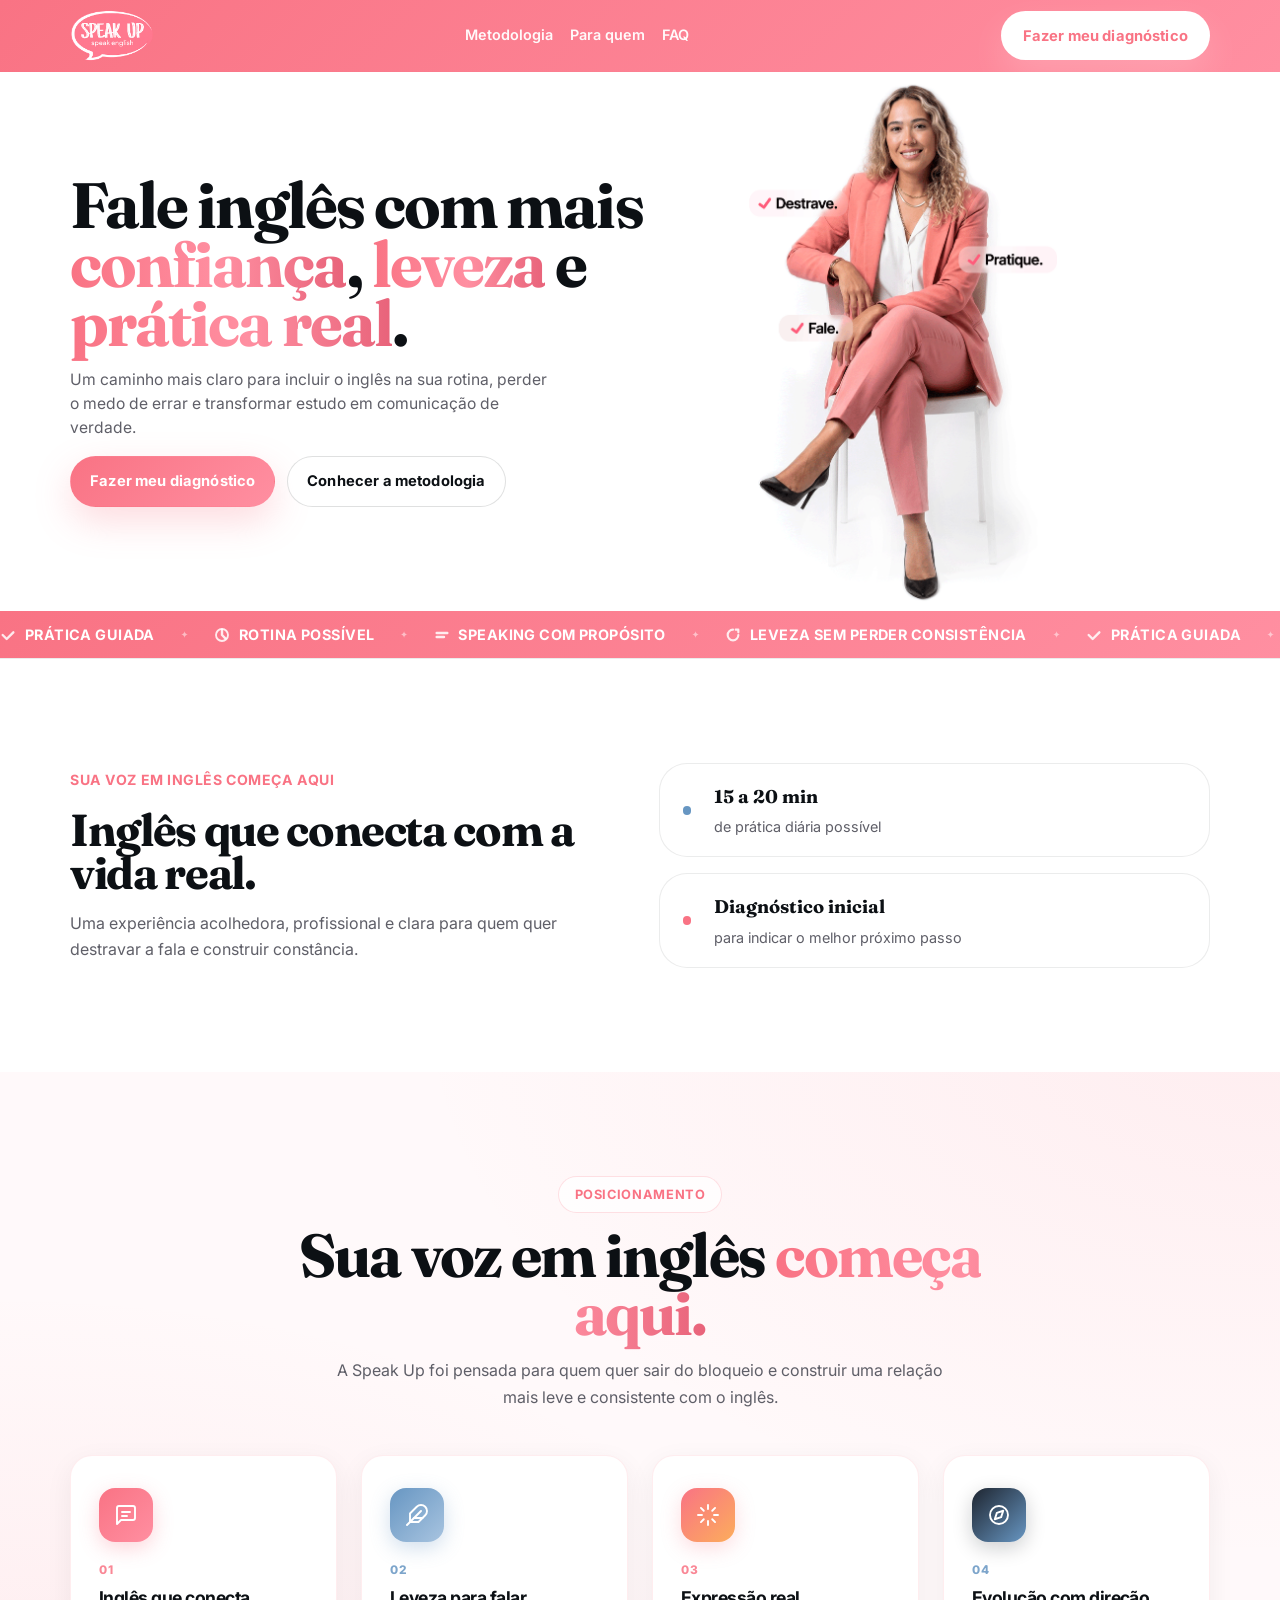
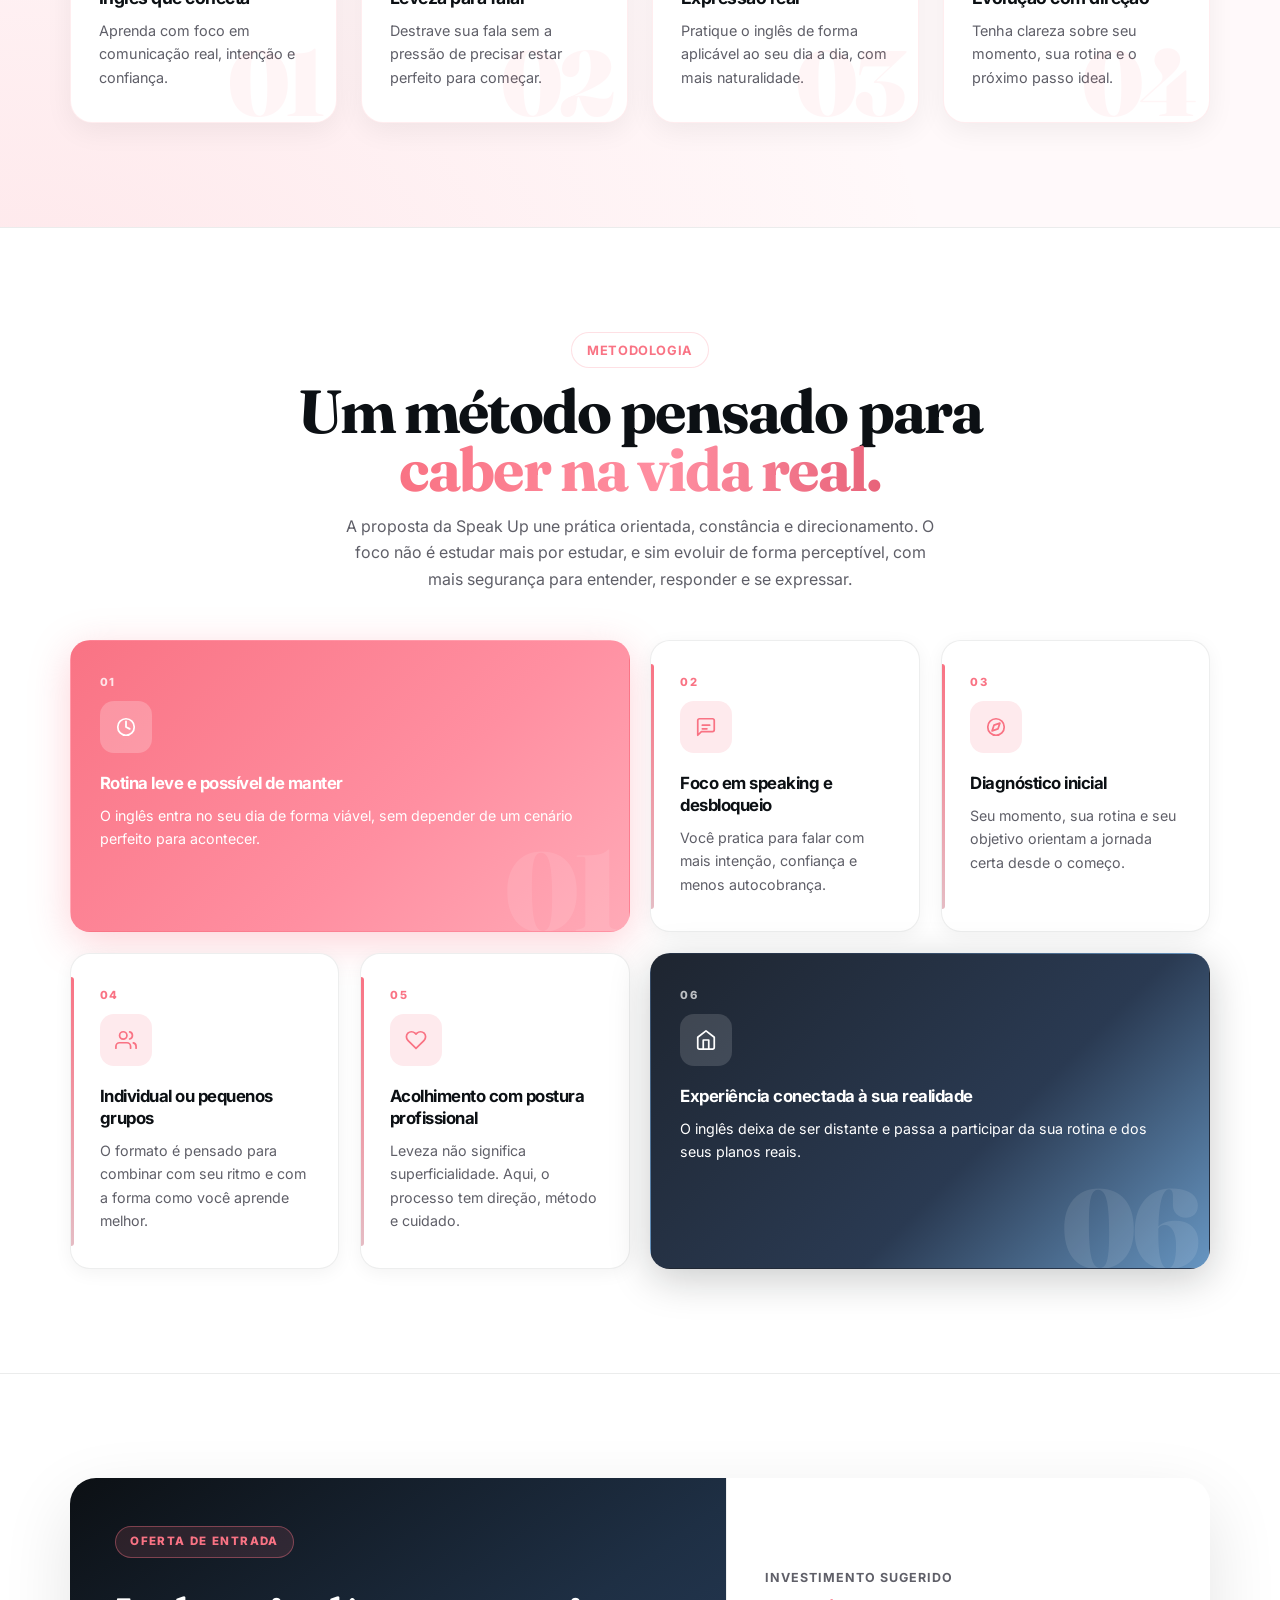
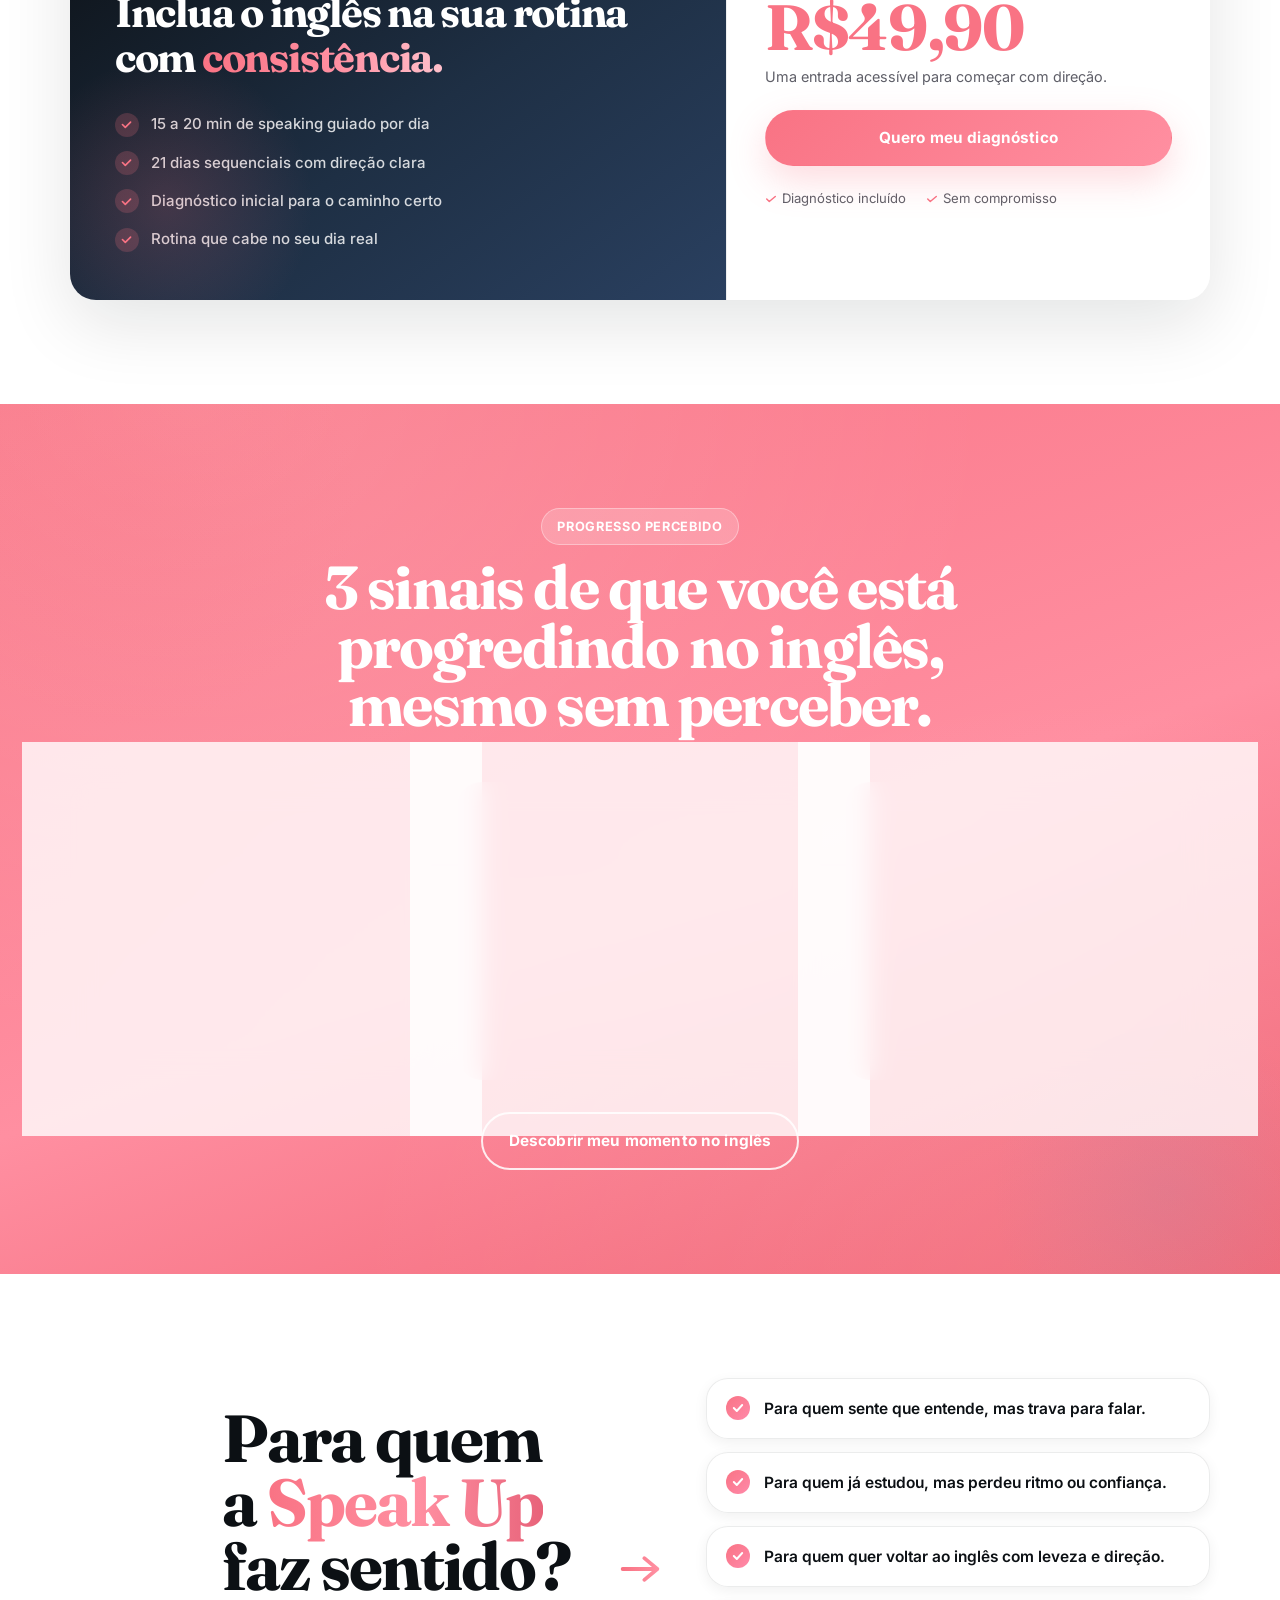
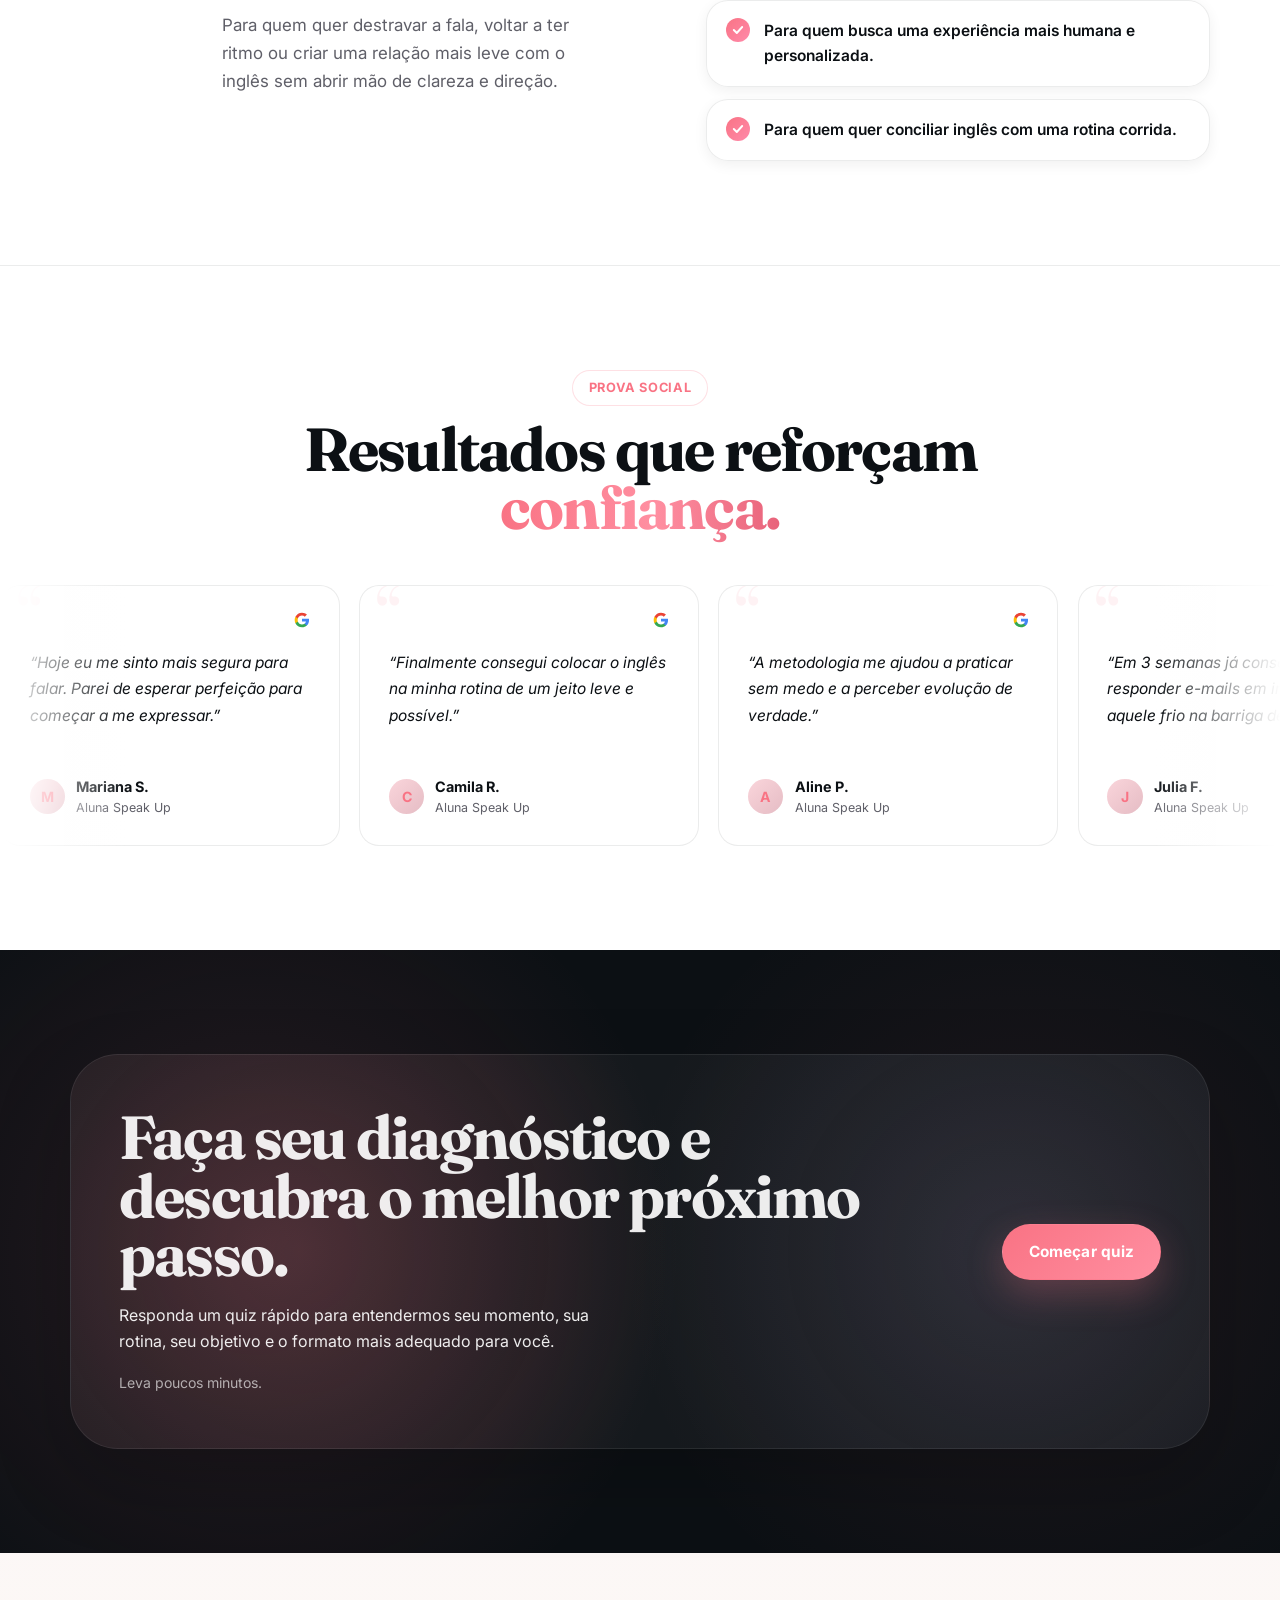
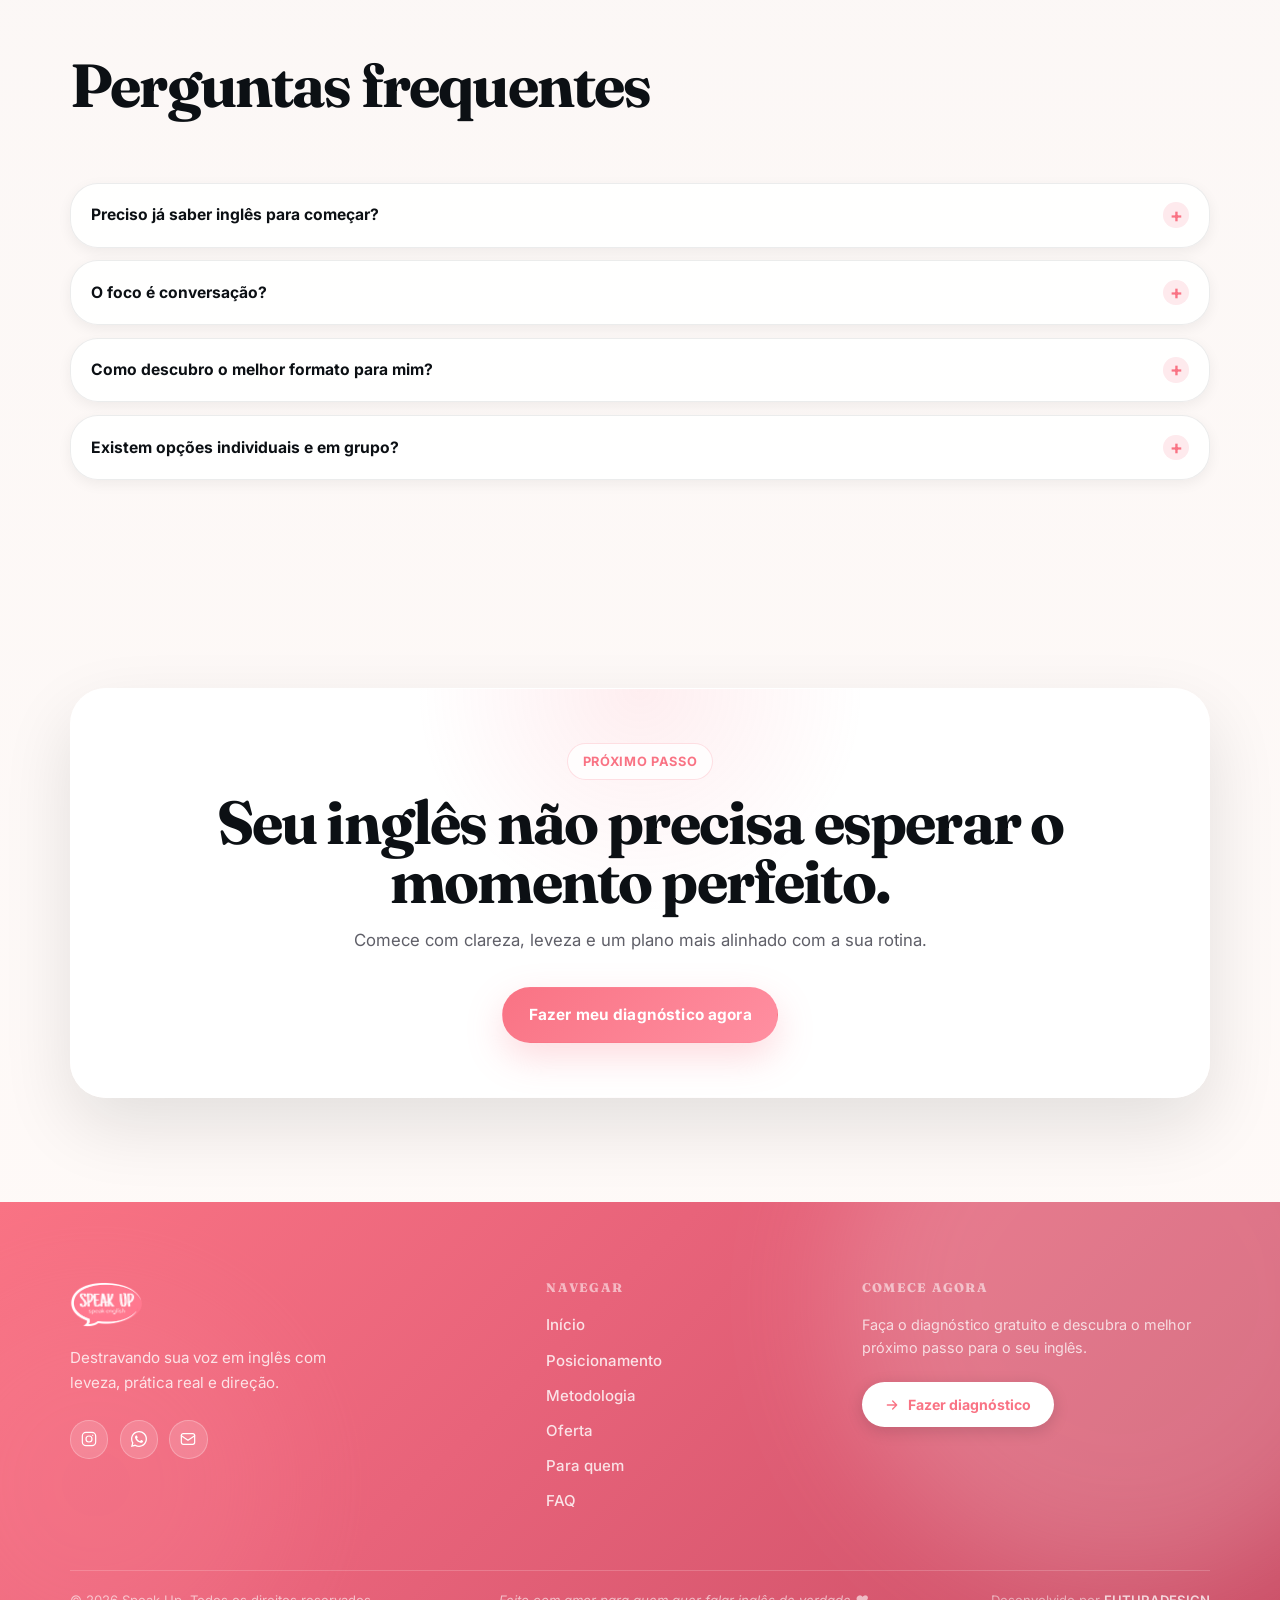
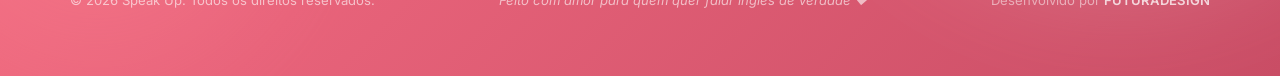
==== commit a560403d: "Fix absolute social sharing metadata" ====
--- a/index.html
+++ b/index.html
@@ -6,16 +6,21 @@
     <title>Speak Up | Destrave seu inglês</title>
     <meta name="description" content="Fale inglês com mais confiança, leveza e prática real. Faça seu diagnóstico Speak Up e descubra o melhor próximo passo para o seu momento.">
     <meta name="theme-color" content="#F97384">
+    <link rel="canonical" href="https://vortexoficial.github.io/ingles/">
     <meta property="og:type" content="website">
+    <meta property="og:url" content="https://vortexoficial.github.io/ingles/">
     <meta property="og:title" content="Speak Up | Destrave seu inglês com confiança">
     <meta property="og:description" content="Fale inglês com mais leveza, clareza e prática real. Faça seu diagnóstico Speak Up e descubra o melhor caminho para o seu momento.">
-    <meta property="og:image" content="thumb.png">
+    <meta property="og:image" content="https://vortexoficial.github.io/ingles/thumb.png">
+    <meta property="og:image:secure_url" content="https://vortexoficial.github.io/ingles/thumb.png">
     <meta property="og:image:alt" content="Thumb de compartilhamento Speak Up">
+    <meta property="og:image:type" content="image/png">
     <meta property="og:site_name" content="Speak Up">
     <meta name="twitter:card" content="summary_large_image">
+    <meta name="twitter:url" content="https://vortexoficial.github.io/ingles/">
     <meta name="twitter:title" content="Speak Up | Destrave seu inglês com confiança">
     <meta name="twitter:description" content="Fale inglês com mais leveza, clareza e prática real. Faça seu diagnóstico Speak Up e descubra o melhor caminho para o seu momento.">
-    <meta name="twitter:image" content="thumb.png">
+    <meta name="twitter:image" content="https://vortexoficial.github.io/ingles/thumb.png">
     <link rel="icon" type="image/png" href="favicon.png">
     <link rel="preconnect" href="https://fonts.googleapis.com">
     <link rel="preconnect" href="https://fonts.gstatic.com" crossorigin>
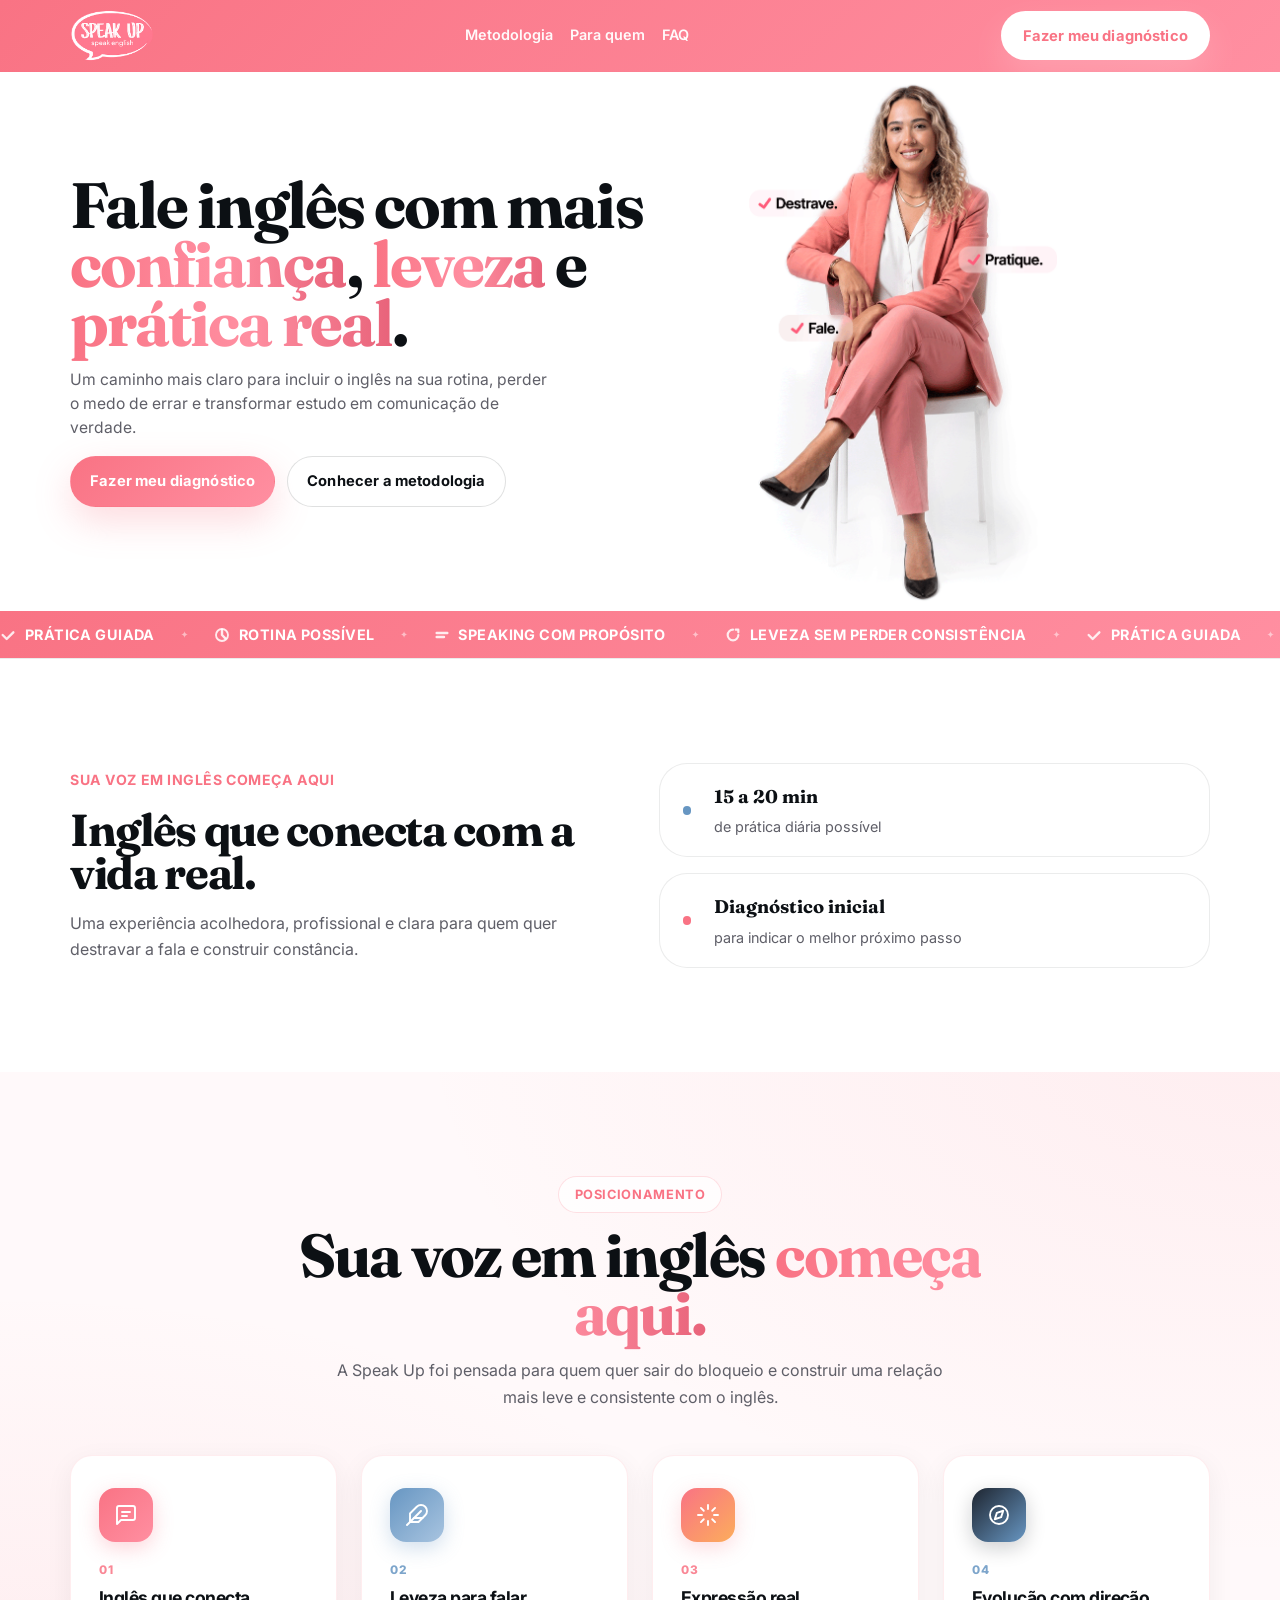
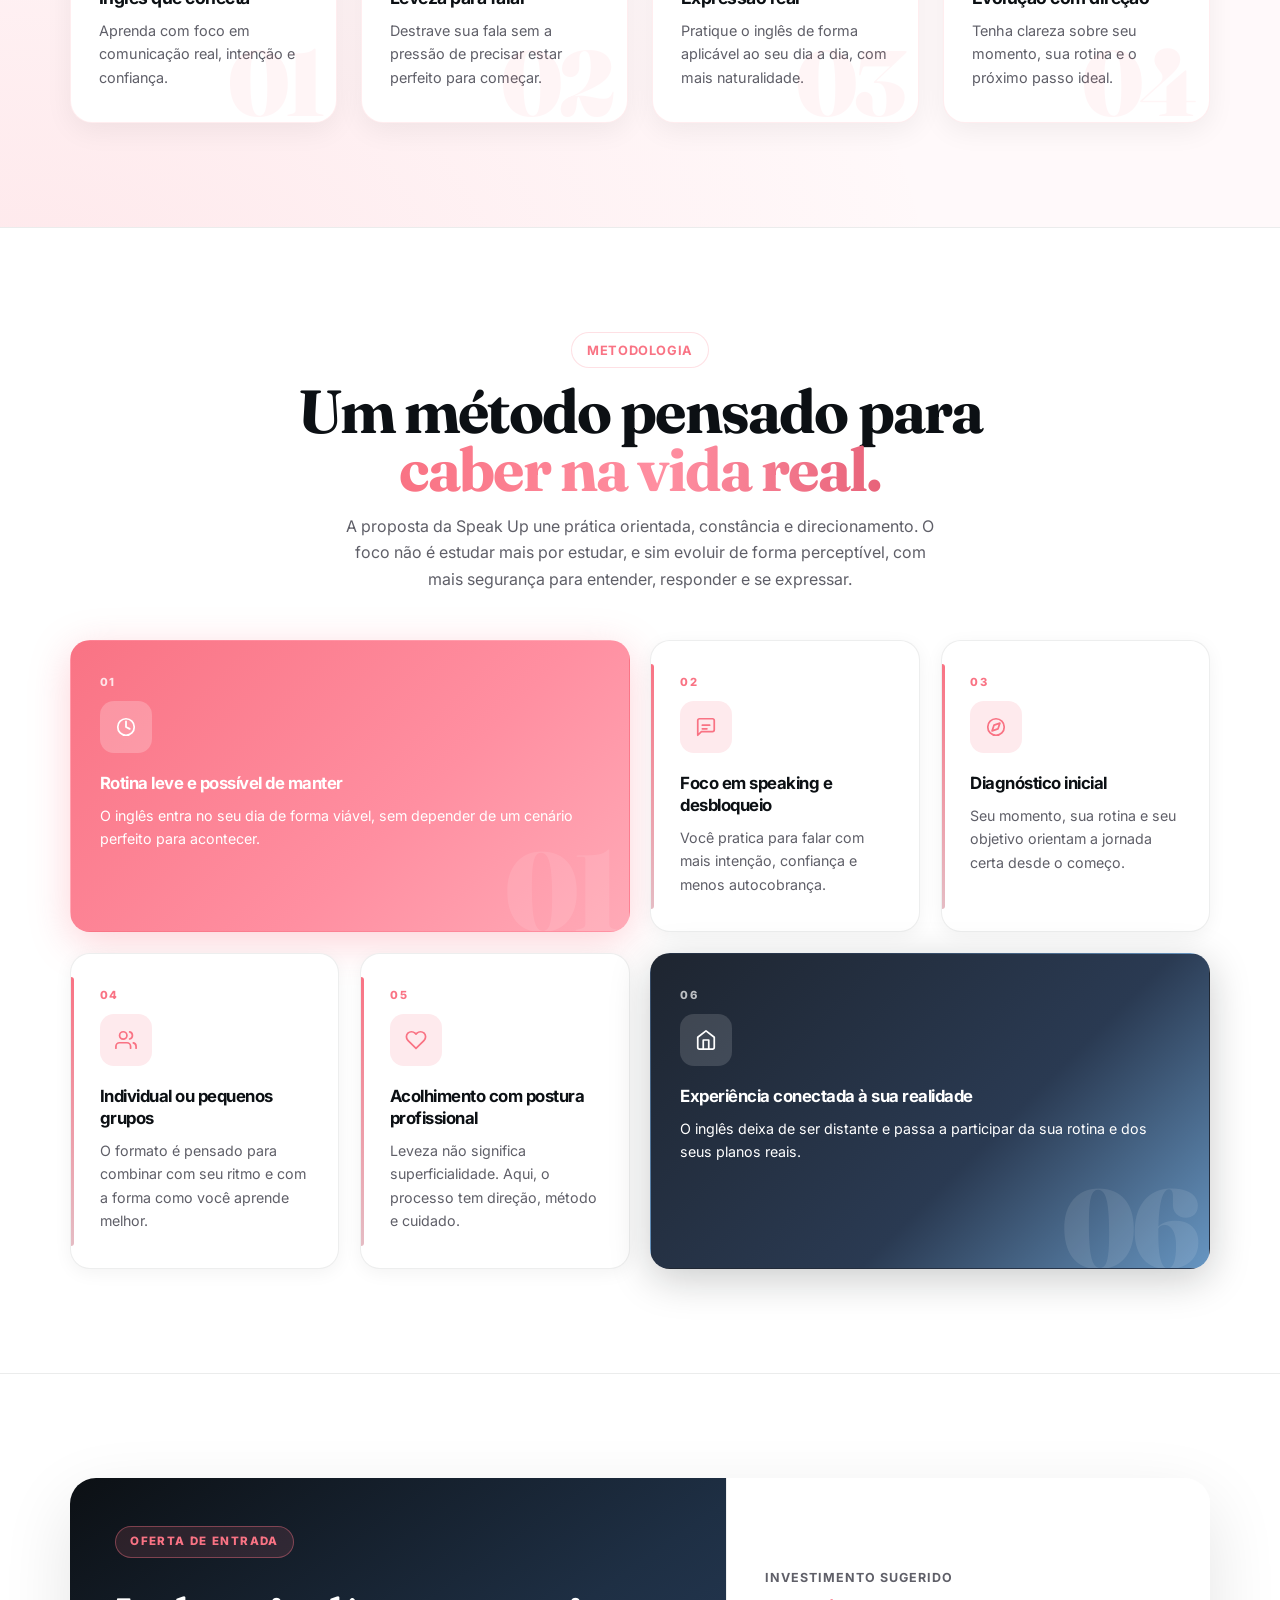
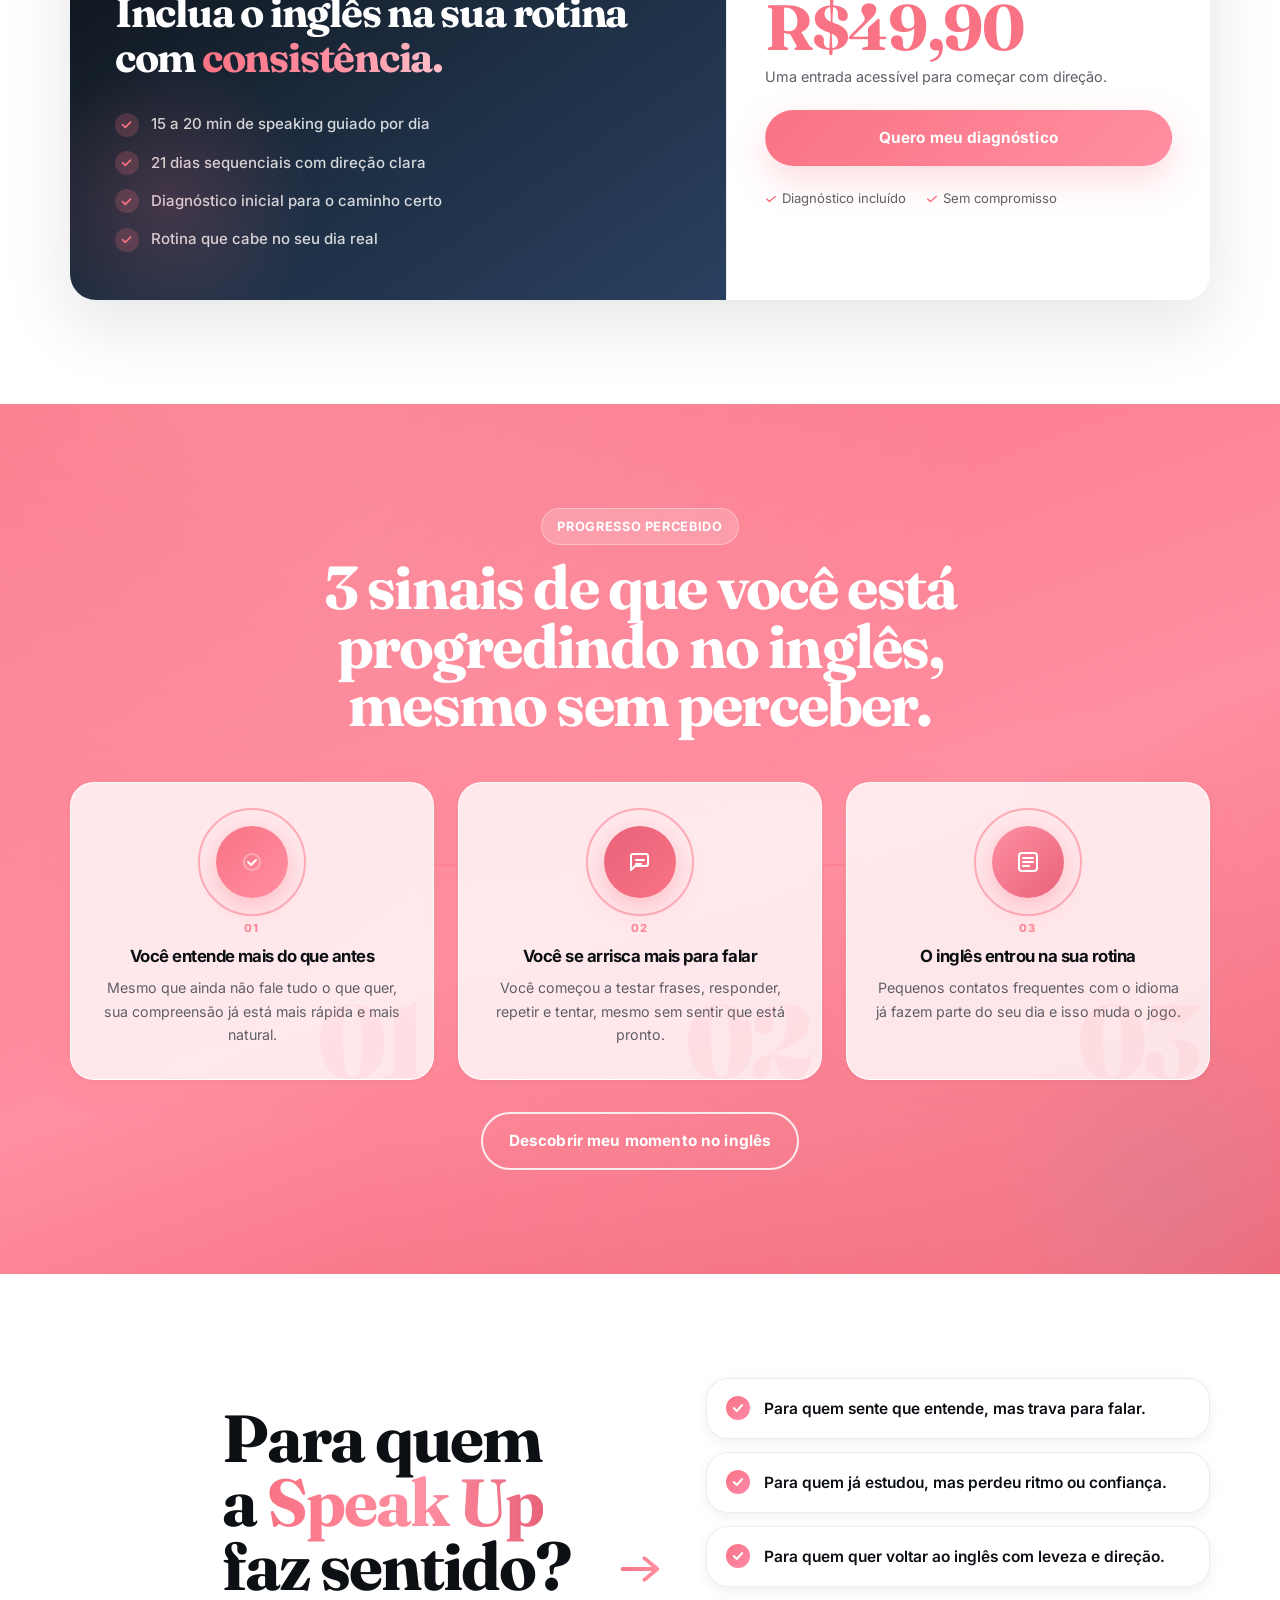
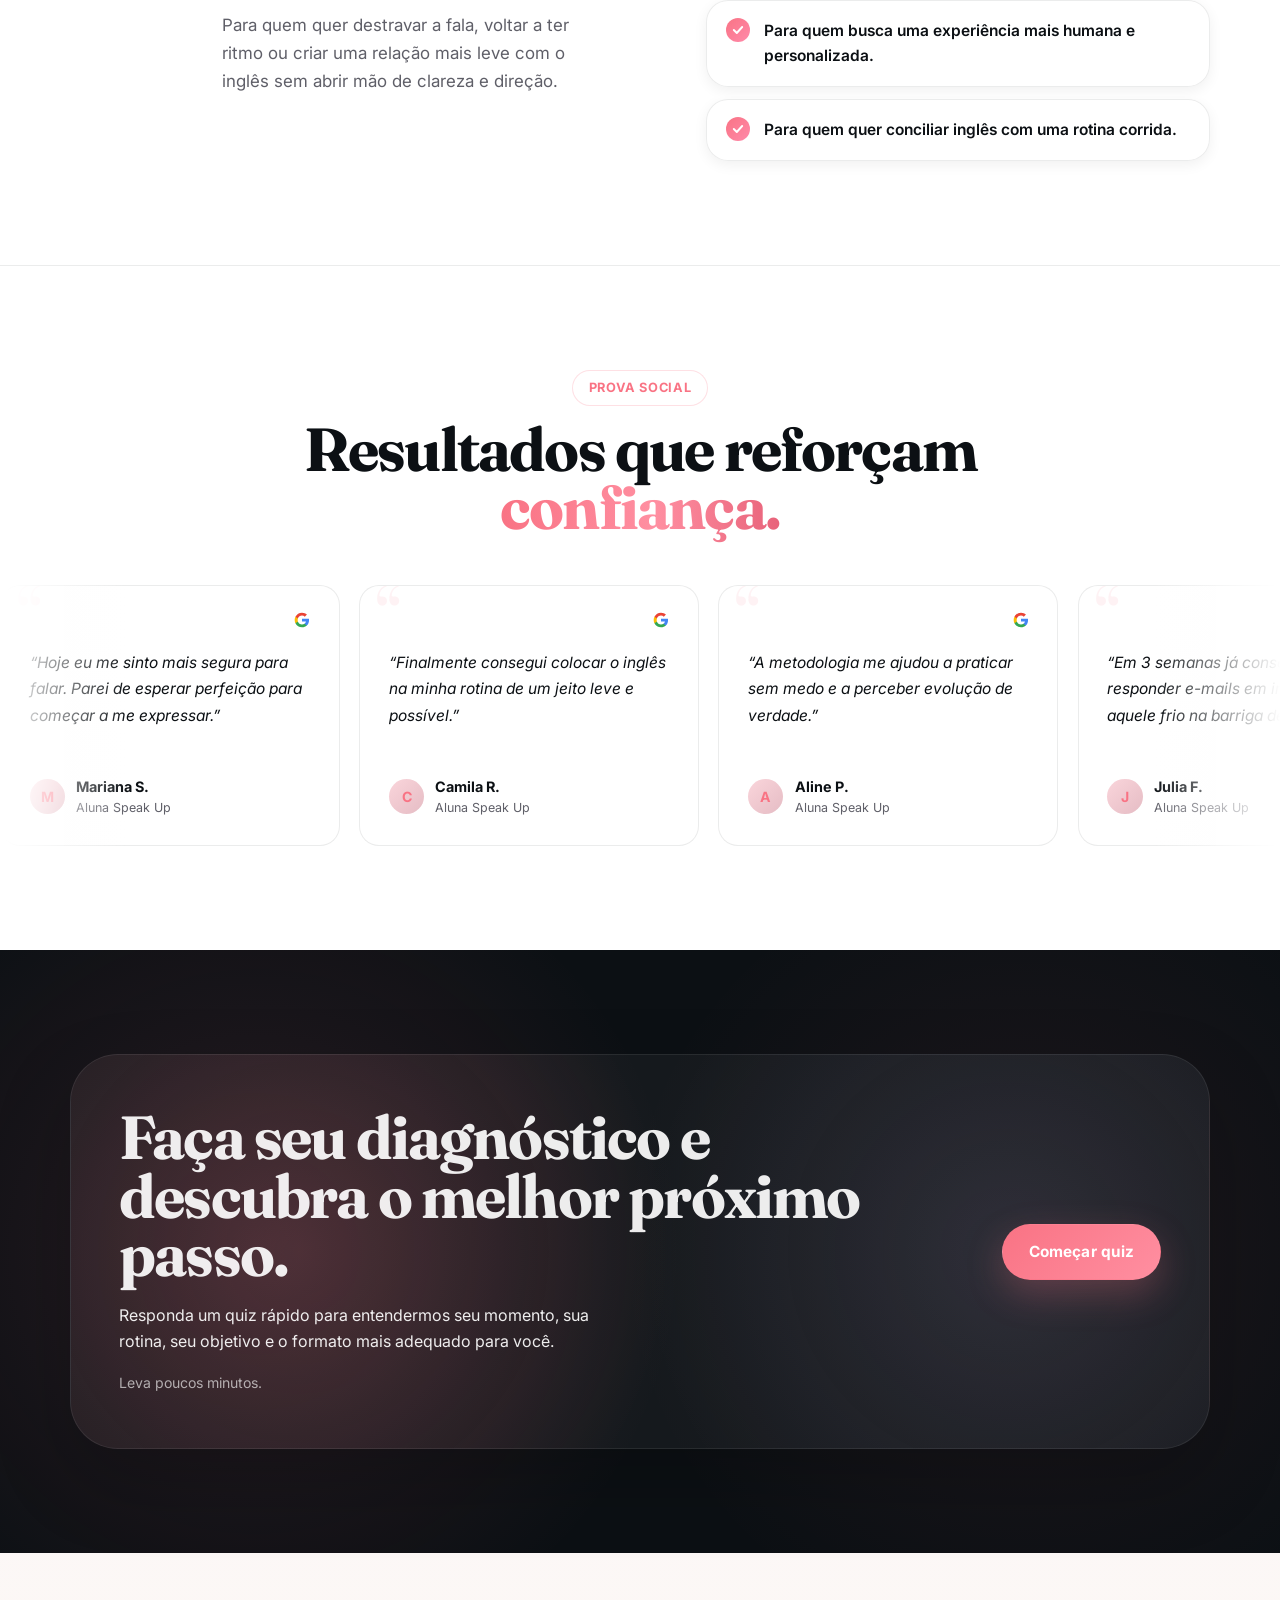
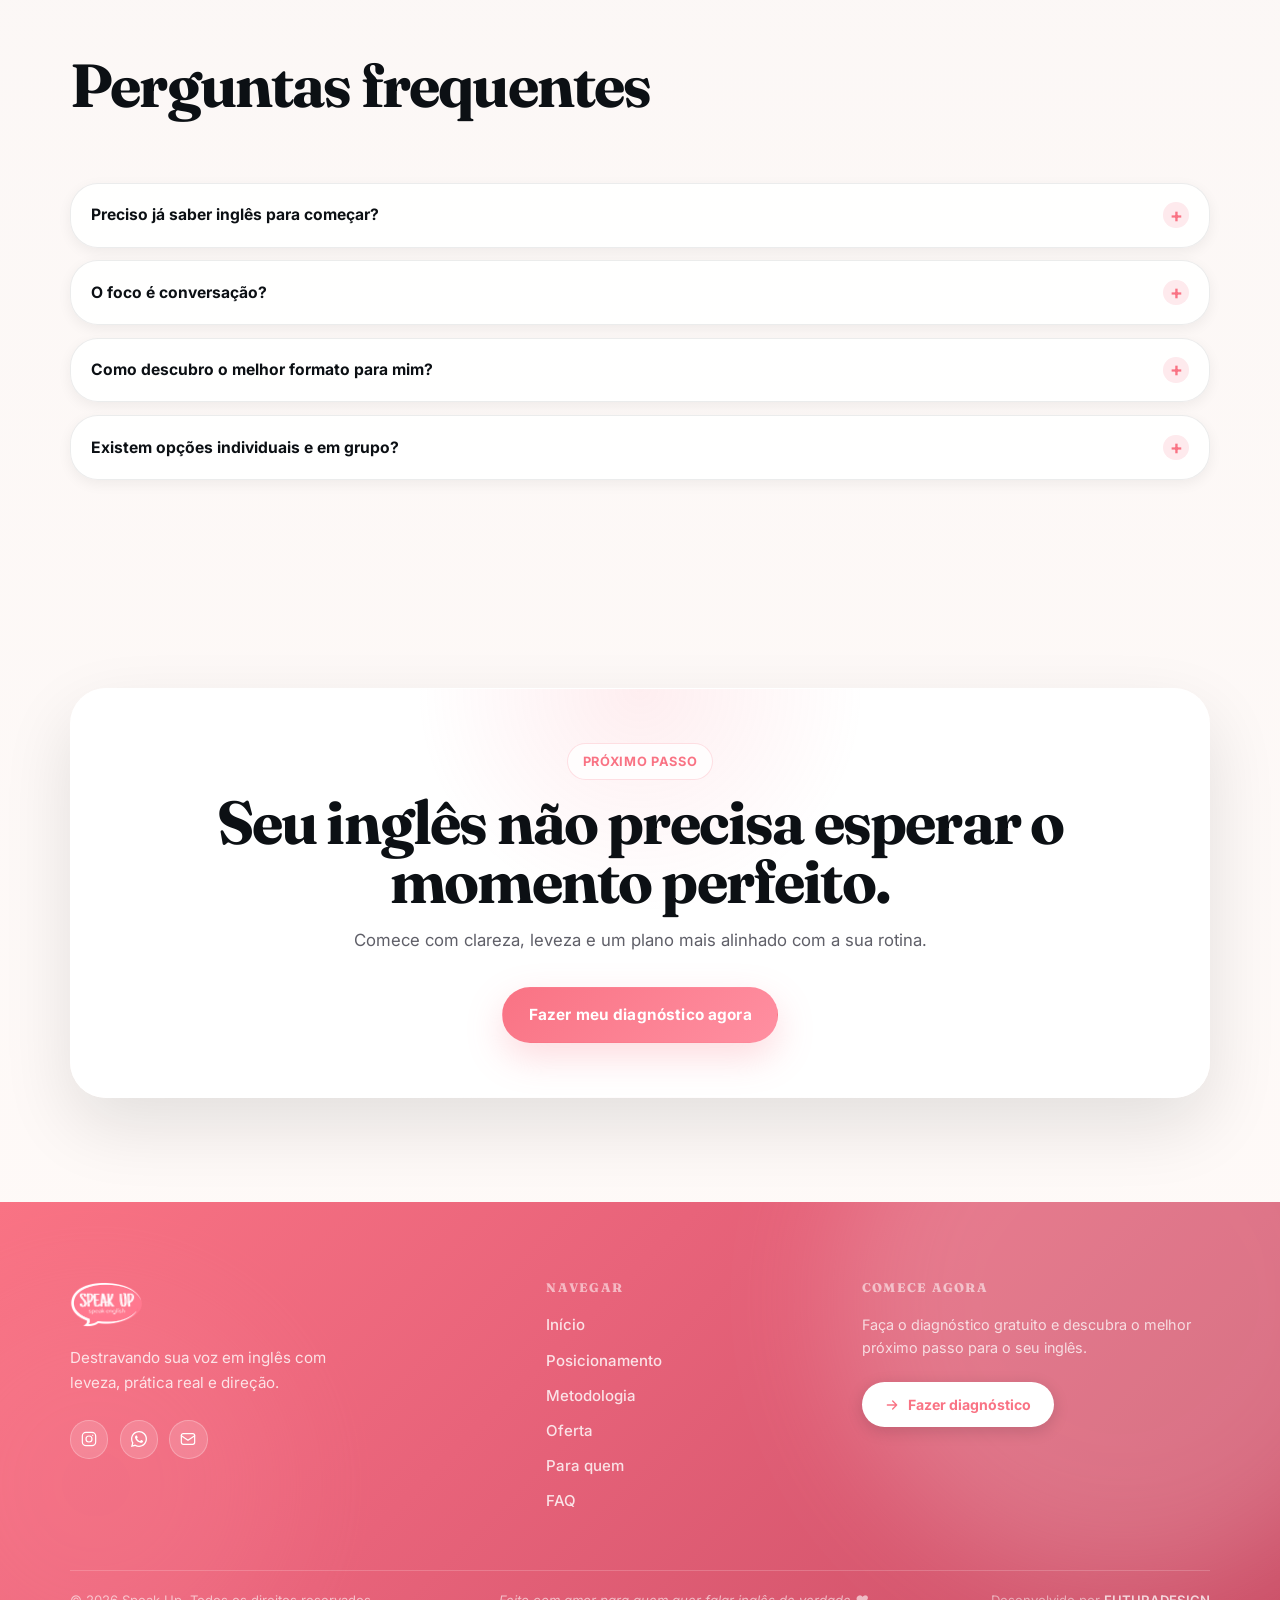
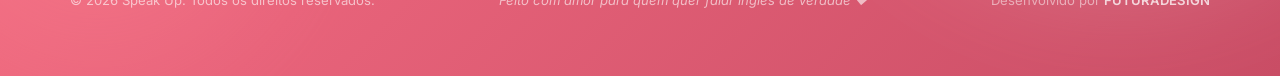
==== commit ff897fd8: "Atualiza o selo do rodapé para o domínio novo futurabr.com O domínio da agência mudou de agenciafutu" ====
--- a/index.html
+++ b/index.html
@@ -743,7 +743,7 @@
             <div class="container footer-bottom">
                 <span>&#169; <span id="current-year"></span> Speak Up. Todos os direitos reservados.</span>
                 <span class="footer-bottom-tag">Feito com amor para quem quer falar inglês de verdade &#10084;</span>
-                <span class="footer-dev">Desenvolvido por <a href="https://agenciafuturadesign.com" target="_blank" rel="noopener noreferrer">FUTURADESIGN</a></span>
+                <span class="footer-dev">Desenvolvido por <a href="https://futurabr.com" target="_blank" rel="noopener noreferrer">FUTURADESIGN</a></span>
             </div>
         </footer>
 
--- a/styles.css
+++ b/styles.css
@@ -35,6 +35,10 @@
     --c-white:        #ffffff;
     --c-line:         rgba(12, 16, 20, 0.08);
     --c-line-mid:     rgba(12, 16, 20, 0.13);
+    --scrollbar-track: rgba(249, 115, 132, 0.14);
+    --scrollbar-thumb: #f97384;
+    --scrollbar-thumb-hover: #e85f72;
+    --scrollbar-size: 8px;
 
     /* Tipografia */
     --f-display: "Gliker", "Fraunces", Georgia, serif;
@@ -71,6 +75,26 @@
 /* ─── RESET MÍNIMO ────────────────────────────────────────────── */
 *, *::before, *::after { box-sizing: border-box; }
 html, body { margin: 0; min-height: 100%; }
+html, body, * {
+    scrollbar-width: thin;
+    scrollbar-color: var(--scrollbar-thumb) var(--scrollbar-track);
+}
+*::-webkit-scrollbar {
+    width: var(--scrollbar-size);
+    height: var(--scrollbar-size);
+}
+*::-webkit-scrollbar-track {
+    background: var(--scrollbar-track);
+    border-radius: 999px;
+}
+*::-webkit-scrollbar-thumb {
+    background: linear-gradient(180deg, var(--scrollbar-thumb) 0%, var(--scrollbar-thumb-hover) 100%);
+    border-radius: 999px;
+    border: 2px solid rgba(255, 255, 255, 0.55);
+}
+*::-webkit-scrollbar-thumb:hover {
+    background: linear-gradient(180deg, var(--scrollbar-thumb-hover) 0%, var(--scrollbar-thumb) 100%);
+}
 img, svg { display: block; max-width: 100%; }
 a { color: inherit; text-decoration: none; }
 button, input, textarea, select { font: inherit; }
@@ -378,9 +402,6 @@
     display: grid;
     gap: 0.8rem;
     animation: revealUp var(--dur-mid) var(--ease-out);
-}
-body.menu-open {
-    overflow: hidden;
 }
 
 /* ─── BOTÕES ───────────────────────────────────────────────────── */
@@ -2389,18 +2410,17 @@
     box-shadow: 0 24px 64px rgba(12,16,20,0.18);
 }
 
+#quiz-form {
+    display: grid;
+    gap: 0;
+}
+
 /* Mensagens */
-.draft-message,
 .form-feedback {
     margin-bottom: 1.2rem;
     padding: 0.9rem 1.1rem;
     border-radius: var(--r-sm);
     font-size: 0.93rem;
-}
-.draft-message {
-    background: rgba(103,150,194,0.1);
-    border: 1px solid rgba(103,150,194,0.18);
-    color: var(--c-navy);
 }
 .form-feedback {
     background: rgba(249,115,132,0.1);
@@ -2469,6 +2489,7 @@
 }
 .schedule-dropdown:focus-within,
 .schedule-dropdown.is-open {
+    z-index: 20;
     border-color: rgba(103,150,194,0.24);
     box-shadow: 0 0 0 4px rgba(103,150,194,0.1), 0 14px 28px rgba(12,16,20,0.08);
     transform: translateY(-1px);
@@ -2512,7 +2533,7 @@
 }
 .schedule-menu {
     position: absolute;
-    bottom: calc(100% + 0.45rem);
+    top: calc(100% + 0.45rem);
     left: 0;
     right: 0;
     z-index: 15;
@@ -2525,7 +2546,7 @@
     background: rgba(255,255,255,0.98);
     box-shadow: 0 20px 44px rgba(12,16,20,0.12);
     backdrop-filter: blur(14px);
-    transform-origin: bottom center;
+    transform-origin: top center;
 }
 .schedule-dropdown.is-open .schedule-menu {
     display: grid;
@@ -2777,40 +2798,160 @@
 }
 /* --- QUIZ � MOBILE SEM SCROLL DE P�GINA ----------------------- */
 @media (max-width: 699px) {
-    .quiz-body { height: 100dvh; overflow: hidden; }
+    body.quiz-body {
+        min-height: 100dvh;
+        height: 100dvh;
+        overflow: hidden;
+    }
+    .quiz-body .site-shell {
+        height: 100%;
+        overflow: hidden;
+    }
+    .quiz-main {
+        display: flex;
+        flex-direction: column;
+        min-height: 100%;
+        height: 100dvh;
+        padding-top: 0;
+        overflow: hidden;
+    }
     .quiz-section {
         padding: 0 !important;
         min-height: 0;
-        height: 100dvh;
+        height: 100%;
         display: flex;
+        flex: 1;
         align-items: stretch;
+        overflow: hidden;
+    }
+    .container.quiz-layout {
+        width: 100%;
+        min-height: 0;
     }
     .quiz-layout {
         display: flex;
         flex-direction: column;
-        justify-content: center;
+        justify-content: stretch;
         align-items: stretch;
-        padding: 0.9rem;
+        padding: 0.7rem;
         height: 100%;
+        min-height: 0;
     }
     .quiz-card {
-        padding: 1.4rem 1.2rem;
+        display: flex;
+        flex: 1;
+        min-height: 0;
         max-height: 100%;
-        overflow-y: auto;
-        -webkit-overflow-scrolling: touch;
-        border-radius: var(--r-lg);
+        padding: 1rem 0.95rem;
+        border-radius: 1.35rem;
+        justify-content: stretch;
+        overflow: hidden;
+    }
+    #quiz-form {
+        display: flex;
+        flex: 1;
+        min-height: 0;
+        flex-direction: column;
+        overflow: hidden;
+    }
+    .form-feedback {
+        margin-bottom: 0.75rem;
+        padding: 0.72rem 0.82rem;
+        font-size: 0.84rem;
     }
     .step-header {
-        margin-bottom: 1rem;
-        gap: 0.4rem;
-    }
-    .step-header h2 { font-size: 1.3rem; }
-    .step-header p  { font-size: 0.88rem; }
-    .quiz-actions { margin-top: 0.9rem; }
+        margin-bottom: 0.75rem;
+        gap: 0.3rem;
+    }
+    .step-tag {
+        font-size: 0.68rem;
+        padding: 0.38rem 0.62rem;
+    }
+    .step-header h2 { font-size: 1.16rem; line-height: 1.04; }
+    .step-header p  { font-size: 0.8rem; line-height: 1.35; }
+    .step-fields {
+        flex: 1;
+        gap: 0.5rem;
+        align-content: start;
+        overflow: hidden;
+    }
+    .form-control {
+        min-height: 2.55rem;
+        padding: 0.58rem 0.82rem;
+        font-size: 0.92rem;
+    }
+    .form-control::placeholder {
+        font-size: 0.84rem;
+    }
+    textarea.form-control {
+        min-height: 4.2rem;
+    }
+    .choice-group {
+        gap: 0.5rem;
+    }
+    .choice-option {
+        gap: 0.7rem;
+        padding: 0.72rem 0.82rem;
+        border-radius: 1rem;
+    }
+    .choice-option input[type="radio"] {
+        width: 1rem;
+        height: 1rem;
+        margin-top: 0.16rem;
+    }
+    .choice-option-label {
+        font-size: 0.88rem;
+        line-height: 1.3;
+    }
+    .schedule-caption {
+        font-size: 0.66rem;
+    }
+    .schedule-trigger {
+        min-height: 2.8rem;
+        padding: 0.72rem 2.4rem 0.72rem 0.82rem;
+    }
+    .schedule-trigger-label {
+        font-size: 0.9rem;
+    }
+    .quiz-actions {
+        margin-top: auto;
+        padding-top: 0.75rem;
+        gap: 0.55rem;
+    }
+    .quiz-actions .button {
+        min-height: 2.8rem;
+        padding: 0.72rem 1rem;
+        font-size: 0.88rem;
+    }
     .schedule-group { grid-template-columns: 1fr; }
     .success-panel {
         padding: 2.15rem 1.35rem 1.5rem;
         border-radius: 1.6rem;
+    }
+}
+
+@media (max-width: 699px) and (max-height: 760px) {
+    .step-header {
+        margin-bottom: 0.55rem;
+    }
+    .step-header p {
+        display: none;
+    }
+    .choice-group {
+        gap: 0.42rem;
+    }
+    .choice-option {
+        padding: 0.64rem 0.74rem;
+    }
+    .choice-option-label {
+        font-size: 0.84rem;
+        line-height: 1.22;
+    }
+    textarea.form-control {
+        min-height: 3.6rem;
+    }
+    .quiz-actions {
+        padding-top: 0.55rem;
     }
 }
 
